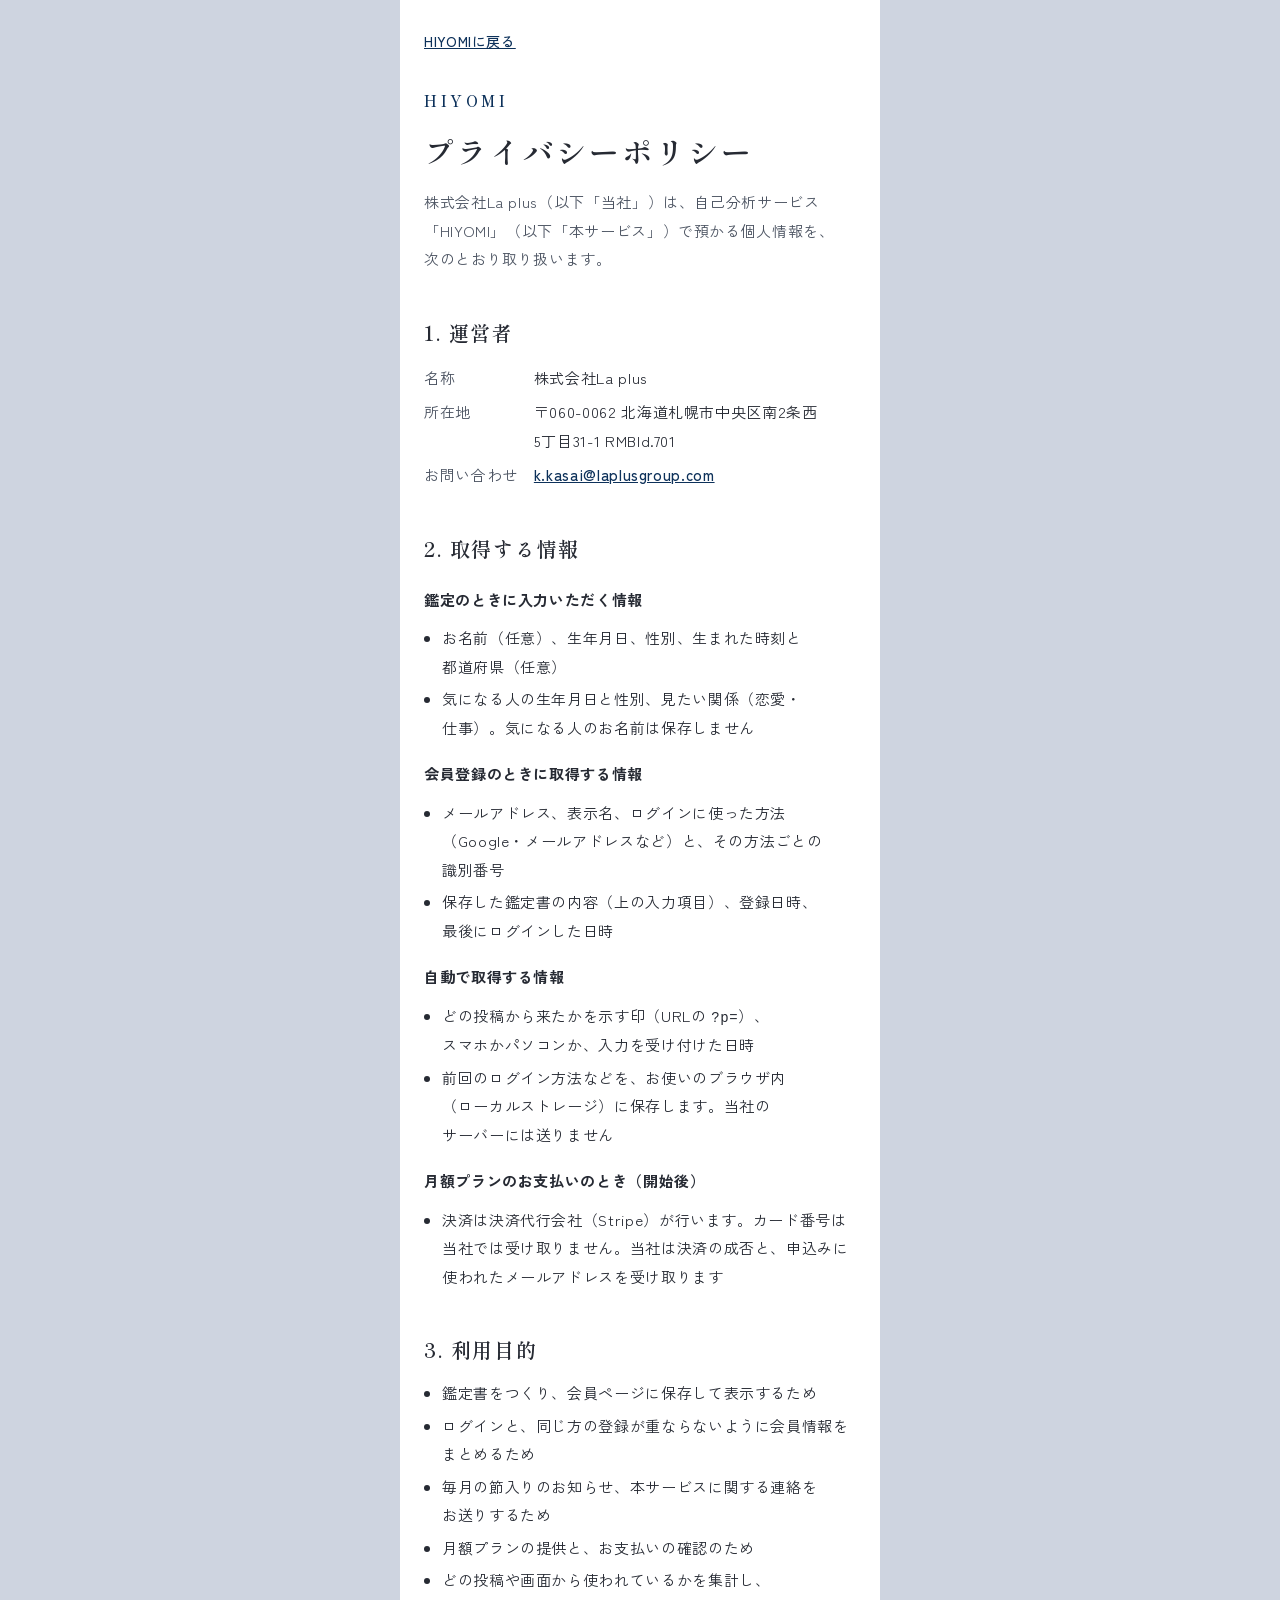
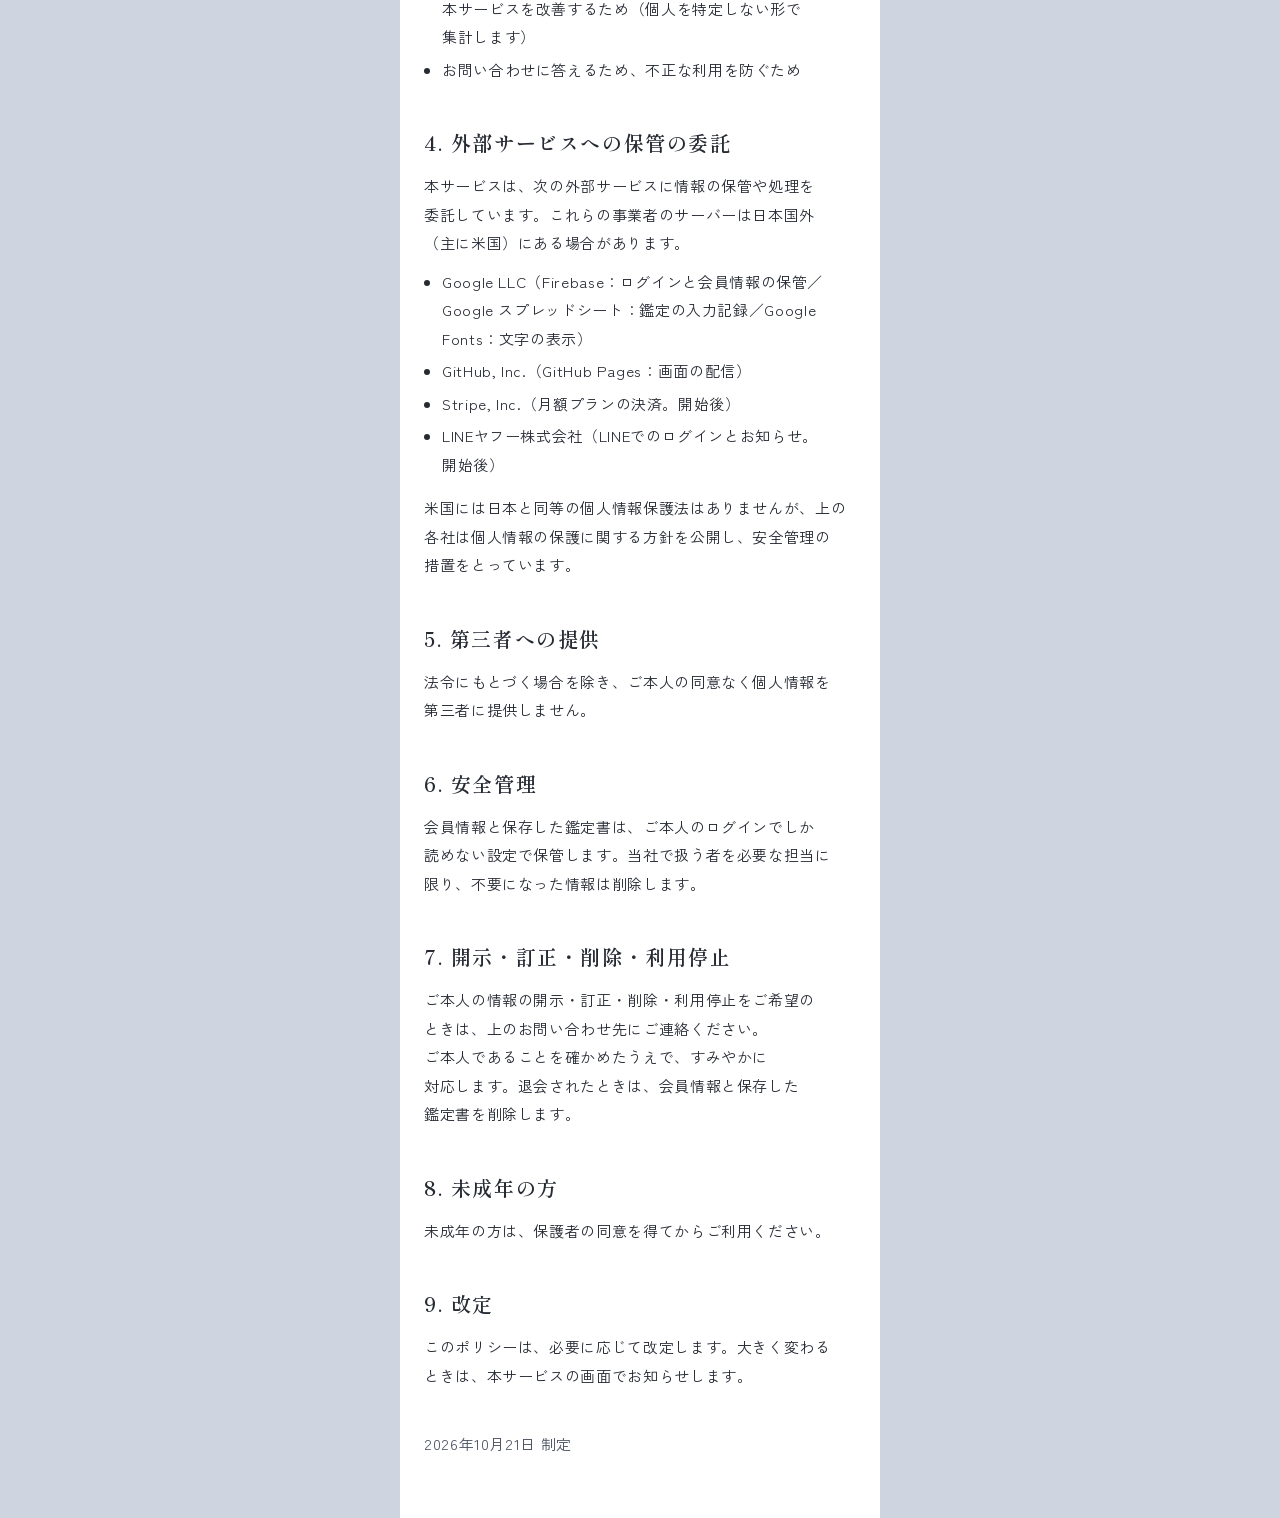
==== privacy.html @ 92c4afa3 "会員ページ・ログイン（Firebase、設定待ち）・プライバシーポリシーを追加" ====
<!doctype html>
<html lang="ja">
<head>
<meta charset="utf-8">
<meta name="viewport" content="width=device-width, initial-scale=1, viewport-fit=cover">
<meta name="robots" content="noindex">
<title>プライバシーポリシー｜HIYOMI</title>
<link rel="preconnect" href="https://fonts.googleapis.com">
<link rel="preconnect" href="https://fonts.gstatic.com" crossorigin>
<link href="https://fonts.googleapis.com/css2?family=Shippori+Mincho:wght@500;600&family=Zen+Kaku+Gothic+New:wght@400;500;700&display=swap" rel="stylesheet">
<link rel="stylesheet" href="assets/style.css">
</head>
<body>
<main class="wrap join policy">
  <a class="back" href="./">HIYOMIに戻る</a>
  <p class="brand">HIYOMI</p>
  <h1>プライバシーポリシー</h1>
  <p class="lead">株式会社La plus（以下「当社」）は、自己分析サービス「HIYOMI」（以下「本サービス」）で預かる個人情報を、次のとおり取り扱います。</p>

  <h2>1. 運営者</h2>
  <dl class="policy-dl">
    <dt>名称</dt><dd>株式会社La plus</dd>
    <dt>所在地</dt><dd>〒060-0062 北海道札幌市中央区南2条西5丁目31-1 RMBld.701</dd>
    <dt>お問い合わせ</dt><dd><a href="mailto:k.kasai@laplusgroup.com">k.kasai@laplusgroup.com</a></dd>
  </dl>

  <h2>2. 取得する情報</h2>
  <h3>鑑定のときに入力いただく情報</h3>
  <ul>
    <li>お名前（任意）、生年月日、性別、生まれた時刻と都道府県（任意）</li>
    <li>気になる人の生年月日と性別、見たい関係（恋愛・仕事）。気になる人のお名前は保存しません</li>
  </ul>
  <h3>会員登録のときに取得する情報</h3>
  <ul>
    <li>メールアドレス、表示名、ログインに使った方法（Google・メールアドレスなど）と、その方法ごとの識別番号</li>
    <li>保存した鑑定書の内容（上の入力項目）、登録日時、最後にログインした日時</li>
  </ul>
  <h3>自動で取得する情報</h3>
  <ul>
    <li>どの投稿から来たかを示す印（URLの <code>?p=</code>）、スマホかパソコンか、入力を受け付けた日時</li>
    <li>前回のログイン方法などを、お使いのブラウザ内（ローカルストレージ）に保存します。当社のサーバーには送りません</li>
  </ul>
  <h3>月額プランのお支払いのとき（開始後）</h3>
  <ul>
    <li>決済は決済代行会社（Stripe）が行います。カード番号は当社では受け取りません。当社は決済の成否と、申込みに使われたメールアドレスを受け取ります</li>
  </ul>

  <h2>3. 利用目的</h2>
  <ul>
    <li>鑑定書をつくり、会員ページに保存して表示するため</li>
    <li>ログインと、同じ方の登録が重ならないように会員情報をまとめるため</li>
    <li>毎月の節入りのお知らせ、本サービスに関する連絡をお送りするため</li>
    <li>月額プランの提供と、お支払いの確認のため</li>
    <li>どの投稿や画面から使われているかを集計し、本サービスを改善するため（個人を特定しない形で集計します）</li>
    <li>お問い合わせに答えるため、不正な利用を防ぐため</li>
  </ul>

  <h2>4. 外部サービスへの保管の委託</h2>
  <p>本サービスは、次の外部サービスに情報の保管や処理を委託しています。これらの事業者のサーバーは日本国外（主に米国）にある場合があります。</p>
  <ul>
    <li>Google LLC（Firebase：ログインと会員情報の保管／Google スプレッドシート：鑑定の入力記録／Google Fonts：文字の表示）</li>
    <li>GitHub, Inc.（GitHub Pages：画面の配信）</li>
    <li>Stripe, Inc.（月額プランの決済。開始後）</li>
    <li>LINEヤフー株式会社（LINEでのログインとお知らせ。開始後）</li>
  </ul>
  <p>米国には日本と同等の個人情報保護法はありませんが、上の各社は個人情報の保護に関する方針を公開し、安全管理の措置をとっています。</p>

  <h2>5. 第三者への提供</h2>
  <p>法令にもとづく場合を除き、ご本人の同意なく個人情報を第三者に提供しません。</p>

  <h2>6. 安全管理</h2>
  <p>会員情報と保存した鑑定書は、ご本人のログインでしか読めない設定で保管します。当社で扱う者を必要な担当に限り、不要になった情報は削除します。</p>

  <h2>7. 開示・訂正・削除・利用停止</h2>
  <p>ご本人の情報の開示・訂正・削除・利用停止をご希望のときは、上のお問い合わせ先にご連絡ください。ご本人であることを確かめたうえで、すみやかに対応します。退会されたときは、会員情報と保存した鑑定書を削除します。</p>

  <h2>8. 未成年の方</h2>
  <p>未成年の方は、保護者の同意を得てからご利用ください。</p>

  <h2>9. 改定</h2>
  <p>このポリシーは、必要に応じて改定します。大きく変わるときは、本サービスの画面でお知らせします。</p>

  <p class="policy-date">2026年10月21日 制定</p>
</main>
</body>
</html>
---- assets/style.css ----
/* 配色・構成は神戸女学院大学「blooming」を参考：無地の青灰の背景＋中央の白い列＋濃紺の強調。
   色は五行（木・火・土・金・水）に1色ずつ割り当て、.el-* の --c（文字・線）と --t（色面）で使う。
   見出しは明朝（秀英明朝の代わりに Shippori Mincho）、本文は角ゴシック（Zen Kaku Gothic New） */
:root {
  --bg: #fff;
  --paper: #f4f6f9;
  --tint: #eaeff6;
  --text: #262a33;
  --sub: #4b5361;
  --faint: #636b79;
  --rule: #d9dee6;
  --navy: #0d315a;
  --navy-dark: #082441;
  --c: var(--navy);
  --t: var(--tint);
  --line: #06c755;
  --serif: 'Shippori Mincho', 'Hiragino Mincho ProN', 'Yu Mincho', serif;
  --sans: 'Zen Kaku Gothic New', 'Hiragino Sans', 'Yu Gothic', sans-serif;
}

* { box-sizing: border-box; }
html { -webkit-text-size-adjust: 100%; scroll-behavior: smooth; -webkit-font-smoothing: antialiased; }
.el-wood { --c: #3a7d10; --t: #e6f4d2; }
.el-fire { --c: #c03a62; --t: #fde6ec; }
.el-earth { --c: #946600; --t: #fff1c7; }
.el-metal { --c: #8648ad; --t: #f0e6fb; }
.el-water { --c: #18709e; --t: #daf0fa; }

body {
  margin: 0;
  background: #ced4e0;
  color: var(--text);
  font-family: var(--sans);
  font-size: 16px;
  line-height: 1.9;
  letter-spacing: .04em;
  line-break: strict;
  word-break: normal;
  word-break: auto-phrase;
  overflow-wrap: break-word;
}
.entry-head h1, .cover-title, .sec h2, .summary h2, .band-title, .tl-year h3, .summary .big, .locked h3, legend, .conclusion {
  word-break: keep-all;
  word-break: auto-phrase;
  overflow-wrap: anywhere;
  text-wrap: balance;
}
h1, h2, h3, p { margin: 0; }
button, input, select { font: inherit; color: inherit; letter-spacing: inherit; }
button { cursor: pointer; }
[hidden] { display: none !important; }
::selection { background: #2819191a; }

.wrap { max-width: 480px; margin: 0 auto; min-height: 100vh; background: var(--bg); }

/* ---------- 入口 ---------- */
.entry { padding: 0 24px 60px; }
.entry-head { margin: 0 -24px; padding: 48px 0 0; background: #ced4e0; }
@media (max-width: 719px) { .entry-head { padding-top: 24px; } }
.hero-card { padding: 34px 24px 8px; background: #fff; border-radius: 24px 24px 0 0; }
.hero-card .lead { color: var(--text) !important; }
.brand { font-family: var(--serif); font-weight: 600; font-size: 19px; letter-spacing: .24em; color: var(--navy); }
.brand span { font-family: var(--sans); font-size: 12px; color: var(--faint); letter-spacing: .04em; margin-left: 2px; }
.entry-head h1 {
  margin-top: 22px;
  color: var(--navy);
  font-family: var(--serif);
  font-weight: 600;
  font-size: 30px;
  line-height: 1.6;
  letter-spacing: .1em;
}
.entry-head .lead { margin-top: 20px; color: var(--sub); font-size: 15px; line-height: 1.9; }

.gods { margin-top: 40px; }
.gods h2 { font-family: var(--serif); font-weight: 600; font-size: 21px; letter-spacing: .12em; word-break: keep-all; word-break: auto-phrase; }
.gods-lead { margin-top: 8px; font-size: 14px; color: var(--sub); }
.gods-grid { list-style: none; margin: 20px -14px 0; padding: 0; display: grid; grid-template-columns: repeat(5, 1fr); gap: 6px; }
.gods-grid li { padding: 10px 0 12px; background: var(--t); border-radius: 14px; text-align: center; }
.gods-grid .el {
  display: flex; align-items: center; justify-content: center; width: 30px; height: 30px; margin: 0 auto 2px;
  border-radius: 50%; background: var(--c); color: #fff; font-family: var(--serif); font-weight: 600; font-size: 15px; line-height: 1;
}
.gods-grid figure { margin: 0; }
.gods-grid figure + figure { margin-top: 8px; }
.gods-grid img { display: block; width: 100%; height: auto; }
.gods-grid figcaption { font-family: var(--serif); font-weight: 600; font-size: 13px; line-height: 1.5; letter-spacing: .02em; color: var(--c); white-space: nowrap; }
.gods-grid small { display: block; font-family: var(--sans); font-weight: 400; font-size: 10.5px; line-height: 1.5; color: var(--sub); white-space: nowrap; letter-spacing: -.04em; }

.pair { display: grid; grid-template-columns: 1fr 1fr; gap: 8px; margin-top: 20px; }
.pair figure { margin: 0; padding: 8px 0 14px; background: var(--t); border-radius: 16px; text-align: center; }
.pair img { display: block; width: 100%; height: auto; }
.pair figcaption { font-size: 13px; color: var(--sub); }
.pair figcaption b { display: block; font-family: var(--serif); font-weight: 600; font-size: 17px; color: var(--c); letter-spacing: .06em; word-break: keep-all; }

form { margin-top: 40px; }
fieldset { border: 0; margin: 0 0 16px; padding: 26px 20px 8px; background: var(--paper); border-radius: 20px; }
fieldset + fieldset { background: #f5eefb; }
legend { float: left; width: 100%; padding: 0; margin-bottom: 16px; font-family: var(--serif); font-weight: 600; font-size: 21px; letter-spacing: .12em; }
legend em, .label em { font-style: normal; font-family: var(--sans); font-weight: 400; font-size: 12px; color: var(--faint); letter-spacing: .04em; margin-left: 8px; }
.hint { clear: both; color: var(--sub); font-size: 14px; margin-bottom: 16px; }
.field { display: block; clear: both; margin-bottom: 20px; }
.label { display: block; font-size: 14px; font-weight: 500; color: var(--sub); margin-bottom: 6px; }
.field small, .more small { display: block; margin-top: 6px; font-size: 13px; color: var(--faint); line-height: 1.7; }
input:not([type]), input[type=text], input[type=email], input[type=time], select {
  width: 100%;
  height: 50px;
  padding: 0 12px;
  background: #fff;
  border: 1px solid var(--rule);
  border-radius: 12px;
  font-size: 16px;
  appearance: none;
  -webkit-appearance: none;
}
input::placeholder { color: #8a93a3; }
select {
  background-image: url("data:image/svg+xml,%3Csvg xmlns='http://www.w3.org/2000/svg' width='10' height='6'%3E%3Cpath d='M0 0l5 6 5-6z' fill='%23262a33'/%3E%3C/svg%3E");
  background-repeat: no-repeat;
  background-position: right 10px center;
  padding-right: 26px;
}
input:focus, select:focus { outline: 2px solid var(--navy); outline-offset: 1px; }
.ymd { display: grid; grid-template-columns: 1.4fr 1fr 1fr; gap: 8px; }
.seg { display: grid; grid-template-columns: 1fr 1fr; gap: 8px; }
.seg label { position: relative; }
.seg input { position: absolute; opacity: 0; inset: 0; }
.seg span {
  display: flex; align-items: center; justify-content: center;
  height: 50px; border-radius: 999px; background: #fff; border: 1px solid var(--rule); font-weight: 500;
}
.seg input:checked + span { background: var(--navy); border-color: var(--navy); color: #fff; }
.seg input:focus-visible + span { outline: 2px solid var(--navy); outline-offset: 2px; }
.more { margin: -4px 0 18px; }
.more summary { font-size: 14px; color: var(--sub); cursor: pointer; padding: 6px 0; }
.more-body { padding-top: 12px; }
.error { min-height: 1.7em; color: #a3361f; font-size: 14px; font-weight: 500; margin: 8px 0; }
.submit {
  position: relative; width: 100%; height: 62px; border: 0; border-radius: 999px;
  background: var(--navy); color: #fff; font-size: 18px; font-weight: 700; letter-spacing: .12em;
}
/* 参考サイトの「丸の中の矢印」。押すと先へ進むボタンにだけ付ける */
.submit::after, .line-btn::after, .mini-line::after {
  content: ''; position: absolute; right: 12px; top: 50%; width: 30px; height: 30px; margin-top: -15px; border-radius: 50%;
  background: #fff url("data:image/svg+xml,%3Csvg xmlns='http://www.w3.org/2000/svg' width='8' height='12'%3E%3Cpath d='M1.5 1l5 5-5 5' fill='none' stroke='%230d315a' stroke-width='2'/%3E%3C/svg%3E") center / 8px 12px no-repeat;
}
.submit:hover { background: var(--navy-dark); }
.privacy { margin-top: 14px; font-size: 13px; color: var(--faint); }
.sample-link { display: block; margin-top: 22px; text-align: center; font-size: 14px; color: var(--navy); font-weight: 500; }

/* ---------- 目次 ---------- */
.result { padding-bottom: 112px; }
.toc {
  position: sticky; top: 0; z-index: 10;
  display: flex; gap: 6px; overflow-x: auto; scrollbar-width: none;
  padding: 10px 16px; background: var(--bg); border-bottom: 1px solid var(--rule);
}
.toc::-webkit-scrollbar { display: none; }
.toc::after { content: ''; flex: none; width: 4px; }
.toc a {
  flex: none; padding: 6px 14px; border-radius: 999px; background: var(--paper);
  color: var(--text); font-size: 14px; font-weight: 500; line-height: 1.6; text-decoration: none;
}
.toc a.on { background: var(--navy); color: #fff; font-weight: 700; }

/* ---------- 表紙 ---------- */
img.cover-art, .gods-grid img, .pair img, img.photo { mix-blend-mode: multiply; }
.cover { padding: 24px 24px 44px; background: var(--bg); text-align: center; }
.cover-fig { margin: 0 auto; padding-top: 12px; background: var(--t); border-radius: 28px; }
.cover-art { display: block; width: 240px; height: auto; margin: 0 auto; }
.cover-only { text-align: left; }
/* 参考サイトの名前のリボン。人物（神）の名札としてここだけで使う */
.cover-who {
  display: inline-block; margin-top: -22px; padding: 6px 30px; position: relative;
  background: var(--c); color: #fff; font-family: var(--serif); font-weight: 600; font-size: 15px; letter-spacing: .12em;
  clip-path: polygon(0 0, 100% 0, calc(100% - 12px) 50%, 100% 100%, 0 100%, 12px 50%);
}
.cover-title { margin-top: 14px; font-family: var(--serif); font-weight: 600; font-size: 44px; line-height: 1.35; letter-spacing: .12em; color: var(--c); }
.cover-origin { margin-top: 14px; font-size: 15px; color: var(--sub); }
.cover-only { margin-top: 28px; padding: 18px 20px; background: var(--paper); border-radius: 16px; font-size: 15px; }
.nw { white-space: nowrap; }
.cover-meta { margin-top: 18px; font-size: 13px; color: var(--faint); }

/* ---------- 章 ---------- */
.sec { padding: 60px 24px 8px; scroll-margin-top: 52px; }
.sec h2 { font-family: var(--serif); font-weight: 600; font-size: 28px; line-height: 1.5; letter-spacing: .12em; }
.sec-lead { margin-top: 12px; color: var(--sub); font-size: 15px; }
.basis { margin-top: 12px; font-size: 13px; color: var(--faint); line-height: 1.8; }
.sec h3 { font-family: var(--serif); font-weight: 600; font-size: 20px; line-height: 1.6; letter-spacing: .08em; }

/* ---------- 年表 ---------- */
.tl { list-style: none; margin: 34px 0 0; padding: 0 0 0 10px; }
.tl > li { position: relative; padding: 0 0 34px 34px; border-left: 1px dashed var(--c); }
.tl > li:last-child { padding-bottom: 6px; }
.pill {
  display: inline-block; padding: 2px 12px; border-radius: 999px;
  background: color-mix(in srgb, var(--c) 12%, var(--bg)); color: var(--c);
  font-size: 13px; font-weight: 700; letter-spacing: .04em;
}
.band-title { margin-top: 10px; font-family: var(--serif); font-weight: 600; font-size: 22px; line-height: 1.6; letter-spacing: .08em; }
.node {
  position: absolute; left: -28px; top: -4px;
  width: 56px; height: 56px; border-radius: 50%;
  display: flex; align-items: center; justify-content: center;
  background: var(--bg); border: 1px solid var(--c); color: var(--c);
  font-size: 15px; font-weight: 700; letter-spacing: 0;
}
.tl-year { padding-left: 42px !important; }
.tl-year h3 { color: var(--c); padding-top: 8px; }
.tl-period { font-size: 14px; color: var(--sub); }
.photo { display: block; width: 100%; height: auto; margin-top: 10px; aspect-ratio: 4 / 3; }
.tl-text { margin-top: 12px; font-size: 16px; }
.tl-more { margin-top: 8px; font-size: 15px; color: var(--sub); }
.hit { display: flex; gap: 8px; margin-top: 16px; }
.hit button {
  flex: 1; height: 46px; border-radius: 999px; border: 1px solid var(--rule); background: #fff;
  font-size: 15px; font-weight: 700; color: var(--sub);
}
.hit button[aria-pressed=true] { background: var(--c); border-color: var(--c); color: #fff; }
.tl-now .node { background: var(--c); color: #fff; }
.tl-next .node { border-style: dashed; color: var(--faint); border-color: var(--faint); }
.tl-next { border-left-color: transparent !important; }
.tl-next h3 { color: var(--sub); }
.tally { margin-top: 20px; padding: 16px 18px; background: var(--paper); border-radius: 16px; font-size: 16px; }
.tally b { font-family: var(--serif); font-size: 26px; color: var(--navy); margin: 0 3px; }
.mini-line {
  position: relative; display: inline-block; margin-top: 14px; padding: 10px 52px 10px 22px; border-radius: 999px;
  background: var(--navy); color: #fff; font-size: 15px; font-weight: 700; text-decoration: none;
}

/* ---------- 命式 ---------- */
.cards { display: grid; grid-template-columns: 1fr 1fr; gap: 10px; margin: 26px -8px 0; }
@media (max-width: 359px) { .cards { grid-template-columns: 1fr; } }
.pcard { min-width: 0; padding: 16px 14px 14px; background: var(--t); border-radius: 16px; }
.pcard.is-day { box-shadow: inset 0 0 0 2px var(--c); }
.pcard-gz { color: var(--c); }
.pcard-pos { display: flex; justify-content: space-between; align-items: center; font-size: 14px; color: var(--sub); }
.pcard-pos .me { font-size: 13px; color: var(--c); font-weight: 700; }
.pcard-gz { margin-top: 4px; font-family: var(--serif); font-weight: 600; font-size: 44px; line-height: 1.25; letter-spacing: .08em; }
.pcard-yomi { font-size: 13px; color: var(--sub); }
.pcard dl { display: grid; grid-template-columns: auto 1fr; gap: 6px 10px; margin: 14px 0 0; font-size: 14px; }
.pcard dt { font-size: 13px; white-space: nowrap; }
.pcard dt { color: var(--faint); }
.pcard dd { margin: 0; font-weight: 500; }
.term {
  padding: 0; border: 0; background: none; color: inherit; font-weight: inherit;
  text-decoration: underline dotted; text-underline-offset: 4px; text-decoration-color: #8a93a3;
}
.term-box { margin-top: 14px; padding: 14px 18px; background: var(--tint); border-radius: 16px; font-size: 15px; }
.term-box b { color: var(--navy); margin-right: 8px; }
.swipe-hint { margin-top: 8px; font-size: 13px; color: var(--faint); }

/* ---------- 性格 ---------- */
.flip {
  display: block; width: 100%; margin-top: 24px; padding: 24px 22px; text-align: left;
  border: 0; border-radius: 16px; background: var(--paper); line-height: 1.9;
}
.flip[aria-pressed=true] { background: var(--navy); color: #fff; }
.flip-label { display: flex; justify-content: space-between; align-items: baseline; font-family: var(--serif); font-weight: 600; font-size: 21px; letter-spacing: .1em; }
.flip-label small { font-family: var(--sans); font-weight: 400; font-size: 13px; letter-spacing: .04em; opacity: .75; }
.flip-text { display: block; margin-top: 12px; font-size: 16px; }
.flip-basis { display: block; margin-top: 12px; font-size: 13px; opacity: .75; }
.flip .back, .flip[aria-pressed=true] .front { display: none; }
.flip[aria-pressed=true] .back { display: block; }

/* ---------- 価値観・強み ---------- */
.block { margin-top: 30px; }
.block p { margin-top: 8px; }
.block + .block { padding-top: 30px; border-top: 1px solid var(--rule); }

/* ---------- 星 ---------- */
.stars { margin-top: 24px; display: grid; gap: 16px; }
.star-row { display: grid; grid-template-columns: 1fr auto; align-items: center; gap: 4px 12px; }
.star-row .nm { font-weight: 700; }
.star-row .nm small { font-weight: 400; color: var(--sub); font-size: 14px; margin-left: 8px; }
.dots { display: flex; gap: 4px; }
.dots i { width: 18px; height: 18px; border-radius: 50%; background: #e3e7ee; }
.dots i.on { background: var(--c); }
.star-row.top .nm { color: var(--c); }

/* ---------- 九星 ---------- */
.kyu { margin-top: 24px; display: grid; gap: 12px; }
.kyu div { padding: 18px 20px; background: var(--paper); border-radius: 16px; }
.kyu .k-label { font-size: 14px; color: var(--sub); }
.kyu .k-name { font-family: var(--serif); font-weight: 600; font-size: 25px; letter-spacing: .1em; margin-top: 2px; }
.kyu .k-text { margin-top: 6px; font-size: 16px; }

/* ---------- まとめ ---------- */
.summary { margin: 60px 12px 0; padding: 48px 22px; background: var(--t); border-radius: 28px; scroll-margin-top: 52px; }
.summary h2 { font-family: var(--serif); font-weight: 600; font-size: 28px; letter-spacing: .12em; color: var(--c); }
.summary .big { color: var(--c); }
.summary p { margin-top: 18px; font-size: 16px; }
.summary .big { font-family: var(--serif); font-weight: 600; font-size: 27px; line-height: 1.6; letter-spacing: .1em; }

/* ---------- 相性 ---------- */
.conclusion { margin-top: 22px; font-family: var(--serif); font-weight: 600; font-size: 22px; line-height: 1.75; letter-spacing: .06em; }
.goods { margin: 18px 0 0; padding: 0; list-style: none; display: grid; gap: 12px; }
.goods li { padding: 16px 18px; background: var(--paper); border-radius: 16px; font-size: 16px; }
.caution { margin-top: 12px; font-size: 13px; color: var(--faint); }

/* ---------- 鍵付き ---------- */
.locked { margin-top: 22px; padding: 24px 22px; background: var(--paper); border-radius: 16px; }
.locked h3 { font-size: 20px; }
.locked ul { margin: 12px 0 0; padding-left: 1.2em; color: var(--sub); }
.locked .price { margin-top: 16px; font-size: 16px; }
.locked .price b { font-family: var(--serif); font-size: 24px; color: var(--navy); }
.locked .note { margin-top: 6px; font-size: 13px; color: var(--faint); }

.foot { padding: 44px 24px 20px; font-size: 13px; color: var(--faint); }
.foot a { color: var(--navy); font-weight: 500; }
.foot p + p { margin-top: 10px; }

/* ---------- 会員登録 ---------- */
.join { padding: 20px 24px 60px; }
.join .back { display: inline-block; padding: 8px 0; font-size: 14px; font-weight: 500; color: var(--navy); }
.join .brand { margin-top: 24px; }
.join h1 { margin-top: 14px; font-family: var(--serif); font-weight: 600; font-size: 30px; line-height: 1.5; letter-spacing: .1em; }
.join .lead { margin-top: 14px; font-size: 15px; color: var(--sub); }
.providers { display: grid; gap: 10px; margin-top: 30px; }
.pv {
  position: relative;
  display: flex; align-items: center; justify-content: center; width: 100%; height: 54px;
  border: 1px solid transparent; border-radius: 999px; font-size: 16px; font-weight: 700; letter-spacing: .06em;
}
.pv-line { background: var(--line); color: #fff; }
.pv-google { background: #fff; color: #1f1f1f; border-color: #747775; }
.pv-apple { background: #000; color: #fff; }
.pv-mail { margin-top: 10px; background: var(--navy); color: #fff; }
.pv { gap: 10px; }
.pv-logo { flex: none; width: 22px; height: 22px; }
.pv-line .pv-logo { width: 28px; height: 28px; margin-right: -2px; }
.pv-apple .pv-logo { height: 20px; margin-top: -3px; }
.or { margin: 28px 0 0; text-align: center; font-size: 14px; color: var(--sub); letter-spacing: .1em; }
.mail { margin-top: 20px; }
.mail .label { margin-bottom: 8px; }
.pv-last {
  position: absolute; right: 12px; top: 50%; transform: translateY(-50%);
  padding: 2px 8px; border-radius: 999px; background: #fff; color: var(--text);
  font-size: 12px; font-weight: 700; letter-spacing: .04em;
}
.pv-google .pv-last { background: var(--tint); }
.pv-main { background: var(--navy); color: #fff; }
.pv-sub { background: var(--paper); color: var(--text); border-color: var(--rule); }
.save-note { margin-top: 18px; padding: 14px 16px; background: var(--paper); border-radius: 16px; font-size: 14px; }
.recover-link { display: inline-block; margin-top: 22px; font-size: 14px; font-weight: 500; color: var(--navy); }
.join .lead b { color: var(--text); }
.join .lead, .join-notes, .save-note { word-break: keep-all; word-break: auto-phrase; overflow-wrap: anywhere; }
.separate { margin-top: 36px; font-size: 14px; color: var(--sub); }
.separate summary { cursor: pointer; font-weight: 500; }
.separate p { margin: 10px 0 12px; font-size: 13px; }
.join-notes { margin-top: 32px; font-size: 13px; color: var(--sub); line-height: 1.8; }
.join-notes p + p { margin-top: 8px; }

.sent { margin-top: 12px; padding: 14px 16px; background: #e6f4d2; border-radius: 16px; font-size: 14px; word-break: auto-phrase; }
.join-notes a, .entry-foot a { color: var(--navy); font-weight: 500; }
.entry-foot { margin-top: 28px; text-align: center; font-size: 13px; }

/* ---------- 会員ページ ---------- */
.mp-next { margin-top: 26px; padding: 22px 22px 20px; background: var(--tint); border-radius: 20px; }
.mp-label { font-size: 14px; color: var(--sub); }
.mp-year { margin-top: 4px; font-family: var(--serif); font-weight: 600; font-size: 40px; line-height: 1.3; letter-spacing: .06em; color: var(--navy); }
.mp-title { font-family: var(--serif); font-weight: 600; font-size: 20px; letter-spacing: .06em; }
.mp-text { margin-top: 8px; font-size: 15px; }
.mp-h { margin-top: 40px; font-family: var(--serif); font-weight: 600; font-size: 21px; letter-spacing: .1em; }
.mp-list { list-style: none; margin: 14px 0 0; padding: 0; display: grid; gap: 10px; }
.mp-list a { display: block; padding: 16px 18px; background: var(--t); border-radius: 16px; color: var(--text); text-decoration: none; }
.mp-list b { display: block; font-family: var(--serif); font-weight: 600; font-size: 17px; color: var(--c); }
.mp-list span { font-size: 13px; color: var(--sub); }
.mp-empty { margin-top: 12px; font-size: 15px; color: var(--sub); }
.mp-logout { margin-top: 24px; }

/* ---------- プライバシーポリシー ---------- */
.policy h2 { margin-top: 40px; font-family: var(--serif); font-weight: 600; font-size: 20px; letter-spacing: .08em; }
.policy h3 { margin-top: 18px; font-size: 15px; font-weight: 700; }
.policy p, .policy ul { margin-top: 10px; font-size: 15px; }
.policy ul { padding-left: 1.2em; }
.policy li + li { margin-top: 4px; }
.policy a { color: var(--navy); font-weight: 500; overflow-wrap: anywhere; }
.policy code { font-size: 14px; }
.policy-dl { display: grid; grid-template-columns: auto 1fr; gap: 6px 16px; margin: 12px 0 0; font-size: 15px; }
.policy-dl dt { color: var(--sub); white-space: nowrap; }
.policy-dl dd { margin: 0; }
.policy-date { margin-top: 40px !important; color: var(--sub); }

/* ---------- 下の固定ボタン ---------- */
.line-bar {
  position: fixed; left: 0; right: 0; bottom: 0; z-index: 20;
  padding: 12px 16px calc(12px + env(safe-area-inset-bottom));
  background: color-mix(in srgb, var(--bg) 94%, transparent);
  border-top: 1px solid var(--rule);
}
.line-btn {
  position: relative; display: flex; align-items: center; justify-content: center;
  max-width: 448px; height: 56px; margin: 0 auto; border-radius: 999px;
  background: var(--navy); color: #fff; font-weight: 700; font-size: 17px; letter-spacing: .08em; text-decoration: none;
}
.toast {
  position: fixed; left: 50%; bottom: 96px; transform: translateX(-50%); z-index: 30;
  padding: 10px 16px; border-radius: 999px; background: var(--text); color: var(--bg); font-size: 14px;
}

@media (min-width: 720px) {
  .entry-head h1 { font-size: 34px; }
}
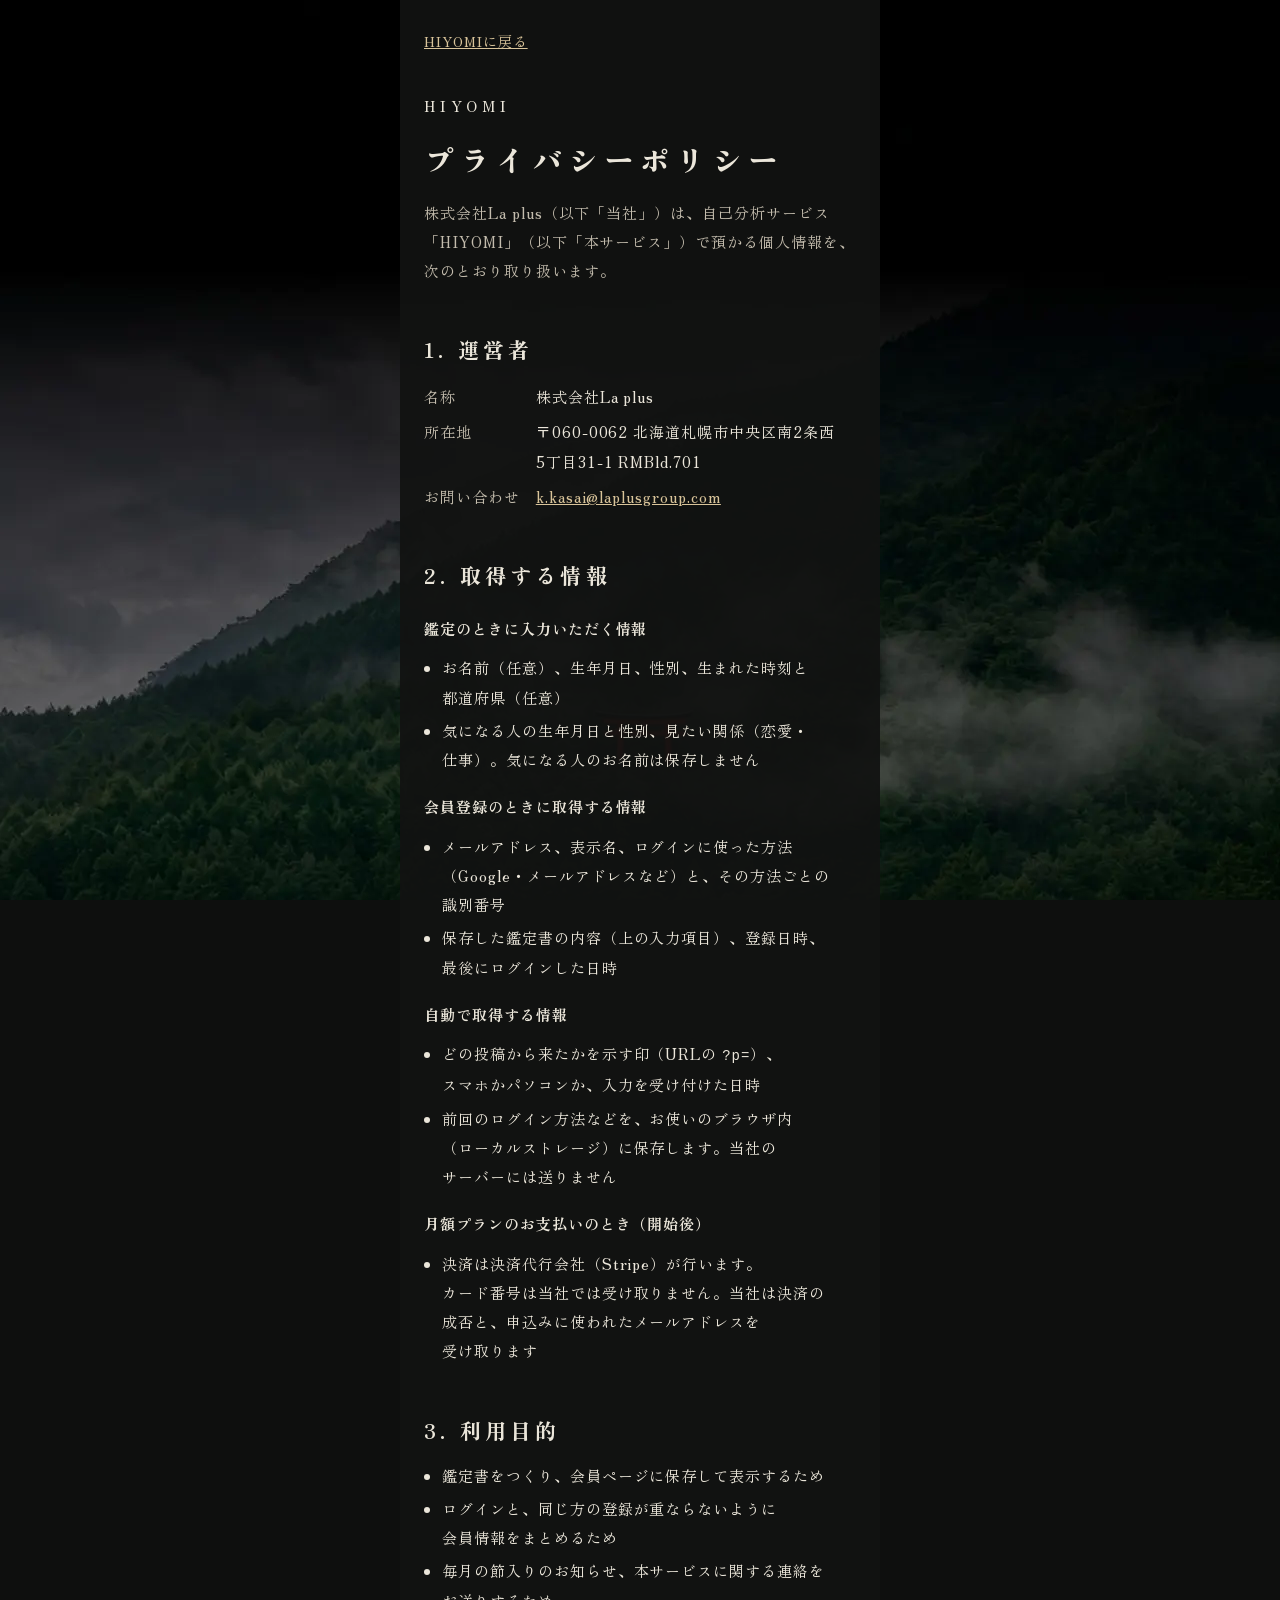
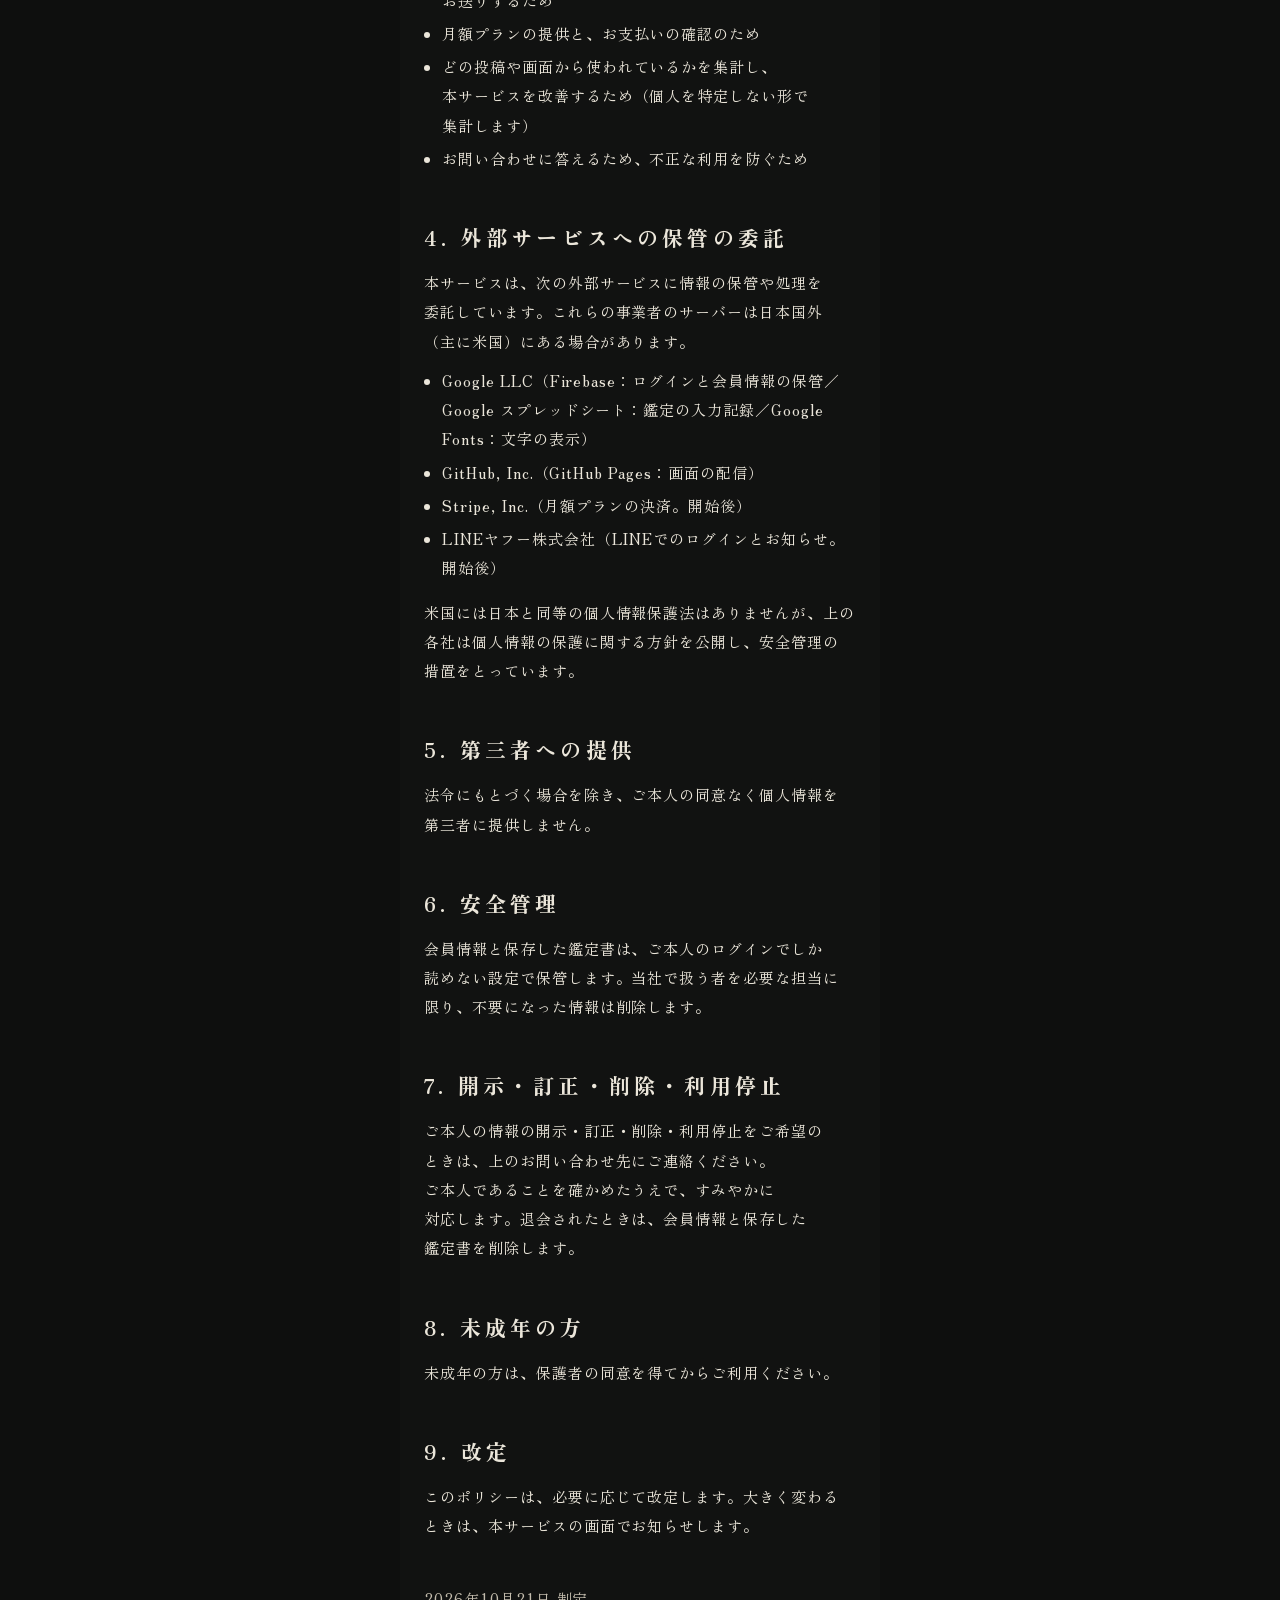
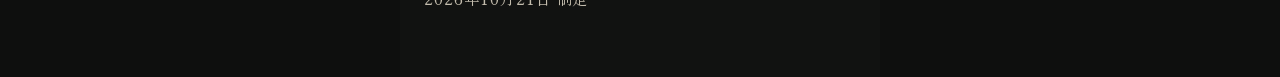
==== commit 5f05fdc8: "世界観をBYAKU寄せに（黒地・霧の山・縦書き・明朝）" ====
--- a/privacy.html
+++ b/privacy.html
@@ -7,7 +7,7 @@
 <title>プライバシーポリシー｜HIYOMI</title>
 <link rel="preconnect" href="https://fonts.googleapis.com">
 <link rel="preconnect" href="https://fonts.gstatic.com" crossorigin>
-<link href="https://fonts.googleapis.com/css2?family=Shippori+Mincho:wght@500;600&family=Zen+Kaku+Gothic+New:wght@400;500;700&display=swap" rel="stylesheet">
+<link href="https://fonts.googleapis.com/css2?family=Zen+Antique&family=Zen+Old+Mincho:wght@400;500;700&display=swap" rel="stylesheet">
 <link rel="stylesheet" href="assets/style.css">
 </head>
 <body>
--- a/assets/style.css
+++ b/assets/style.css
@@ -1,45 +1,49 @@
-/* 配色・構成は神戸女学院大学「blooming」を参考：無地の青灰の背景＋中央の白い列＋濃紺の強調。
-   色は五行（木・火・土・金・水）に1色ずつ割り当て、.el-* の --c（文字・線）と --t（色面）で使う。
-   見出しは明朝（秀英明朝の代わりに Shippori Mincho）、本文は角ゴシック（Zen Kaku Gothic New） */
+/* 世界観は BYAKU（https://byaku.site/）を参考：墨の黒地に霧の山、縦書きの見出し、明朝の本文、広い余白。
+   神の絵・年表の絵は和紙色の札（--washi）に載せる（絵の白地を multiply で和紙になじませる）。
+   色は五行に1色ずつ。.el-* の --c（黒地の上の文字・線）、--t（黒地の色面）、--cd（和紙の上の文字）。
+   見出しは Zen Antique、本文は Zen Old Mincho（BYAKU の清御隷書・筑紫Aオールド明朝は有料のため近い無料フォント） */
 :root {
-  --bg: #fff;
-  --paper: #f4f6f9;
-  --tint: #eaeff6;
-  --text: #262a33;
-  --sub: #4b5361;
-  --faint: #636b79;
-  --rule: #d9dee6;
-  --navy: #0d315a;
-  --navy-dark: #082441;
-  --c: var(--navy);
-  --t: var(--tint);
+  --ink: #0e0f0e;
+  --bg: #121312;
+  --paper: #1b1c1a;
+  --tint: #22231f;
+  --washi: #ece5d6;
+  --sumi: #1f1c17;
+  --text: #ebe6da;
+  --sub: #c3bcad;
+  --faint: #a29b8c;
+  --rule: #3a3a35;
+  --accent: #d9c49a;
+  --c: var(--accent);
+  --t: var(--paper);
+  --cd: var(--sumi);
   --line: #06c755;
-  --serif: 'Shippori Mincho', 'Hiragino Mincho ProN', 'Yu Mincho', serif;
-  --sans: 'Zen Kaku Gothic New', 'Hiragino Sans', 'Yu Gothic', sans-serif;
-}
+  --serif: 'Zen Old Mincho', 'Hiragino Mincho ProN', 'Yu Mincho', serif;
+  --display: 'Zen Antique', 'Zen Old Mincho', 'Hiragino Mincho ProN', serif;
+  --sans: var(--serif);
+}
+.el-wood { --c: #a9c98a; --t: #1b221a; --cd: #4b6631; }
+.el-fire { --c: #ea9888; --t: #261a18; --cd: #9c3b2b; }
+.el-earth { --c: #dcb766; --t: #252016; --cd: #7f5c14; }
+.el-metal { --c: #c3b2de; --t: #201d26; --cd: #5f4d8a; }
+.el-water { --c: #8dbde3; --t: #161e25; --cd: #285883; }
 
 * { box-sizing: border-box; }
 html { -webkit-text-size-adjust: 100%; scroll-behavior: smooth; -webkit-font-smoothing: antialiased; }
-.el-wood { --c: #3a7d10; --t: #e6f4d2; }
-.el-fire { --c: #c03a62; --t: #fde6ec; }
-.el-earth { --c: #946600; --t: #fff1c7; }
-.el-metal { --c: #8648ad; --t: #f0e6fb; }
-.el-water { --c: #18709e; --t: #daf0fa; }
-
 body {
   margin: 0;
-  background: #ced4e0;
+  background: var(--ink) url(img/bg_yama.webp) center / cover no-repeat fixed;
   color: var(--text);
-  font-family: var(--sans);
+  font-family: var(--serif);
   font-size: 16px;
-  line-height: 1.9;
-  letter-spacing: .04em;
+  line-height: 1.95;
+  letter-spacing: .06em;
   line-break: strict;
   word-break: normal;
   word-break: auto-phrase;
   overflow-wrap: break-word;
 }
-.entry-head h1, .cover-title, .sec h2, .summary h2, .band-title, .tl-year h3, .summary .big, .locked h3, legend, .conclusion {
+.cover-title, .sec h2, .summary h2, .band-title, .tl-year h3, .summary .big, .locked h3, legend, .conclusion, .join h1, .gods h2 {
   word-break: keep-all;
   word-break: auto-phrase;
   overflow-wrap: anywhere;
@@ -48,156 +52,149 @@
 h1, h2, h3, p { margin: 0; }
 button, input, select { font: inherit; color: inherit; letter-spacing: inherit; }
 button { cursor: pointer; }
+a { color: var(--accent); }
 [hidden] { display: none !important; }
-::selection { background: #2819191a; }
-
-.wrap { max-width: 480px; margin: 0 auto; min-height: 100vh; background: var(--bg); }
+::selection { background: #d9c49a55; }
+
+.wrap { max-width: 480px; margin: 0 auto; min-height: 100vh; background: rgb(18 19 18 / .94); }
 
 /* ---------- 入口 ---------- */
-.entry { padding: 0 24px 60px; }
-.entry-head { margin: 0 -24px; padding: 48px 0 0; background: #ced4e0; }
-@media (max-width: 719px) { .entry-head { padding-top: 24px; } }
-.hero-card { padding: 34px 24px 8px; background: #fff; border-radius: 24px 24px 0 0; }
-.hero-card .lead { color: var(--text) !important; }
-.brand { font-family: var(--serif); font-weight: 600; font-size: 19px; letter-spacing: .24em; color: var(--navy); }
-.brand span { font-family: var(--sans); font-size: 12px; color: var(--faint); letter-spacing: .04em; margin-left: 2px; }
+.entry { padding: 0 24px 72px; }
+.entry-head {
+  position: relative; display: flex; flex-direction: column;
+  margin: 0 -24px; min-height: min(100svh, 820px); padding: 28px 24px 40px;
+  background: var(--ink) url(img/bg_yama.webp) 52% 70% / cover no-repeat;
+}
+.hero-card { display: contents; }
+.brand { font-family: var(--serif); font-weight: 500; font-size: 18px; letter-spacing: .32em; color: var(--text); }
 .entry-head h1 {
-  margin-top: 22px;
-  color: var(--navy);
-  font-family: var(--serif);
-  font-weight: 600;
-  font-size: 30px;
-  line-height: 1.6;
-  letter-spacing: .1em;
-}
-.entry-head .lead { margin-top: 20px; color: var(--sub); font-size: 15px; line-height: 1.9; }
-
-.gods { margin-top: 40px; }
-.gods h2 { font-family: var(--serif); font-weight: 600; font-size: 21px; letter-spacing: .12em; word-break: keep-all; word-break: auto-phrase; }
-.gods-lead { margin-top: 8px; font-size: 14px; color: var(--sub); }
-.gods-grid { list-style: none; margin: 20px -14px 0; padding: 0; display: grid; grid-template-columns: repeat(5, 1fr); gap: 6px; }
-.gods-grid li { padding: 10px 0 12px; background: var(--t); border-radius: 14px; text-align: center; }
+  align-self: center; margin: auto 0;
+  writing-mode: vertical-rl;
+  font-family: var(--display); font-weight: 400; font-size: 32px; line-height: 1.9; letter-spacing: .26em;
+  color: #f4efe4;
+}
+.entry-head .lead { margin-top: 32px; color: var(--text); font-size: 15px; line-height: 2; }
+
+.gods { margin-top: 72px; }
+.gods h2, .sec h2, legend, .join h1, .mp-h, .policy h2, .summary h2 {
+  font-family: var(--display); font-weight: 400; letter-spacing: .2em;
+}
+.gods h2 { font-size: 24px; line-height: 1.6; }
+.gods-lead { margin-top: 12px; font-size: 14px; color: var(--sub); }
+.gods-grid { list-style: none; margin: 24px -14px 0; padding: 0; display: grid; grid-template-columns: repeat(5, 1fr); gap: 6px; }
+.gods-grid li { padding: 12px 0 12px; background: var(--washi); border-radius: 2px; text-align: center; }
 .gods-grid .el {
   display: flex; align-items: center; justify-content: center; width: 30px; height: 30px; margin: 0 auto 2px;
-  border-radius: 50%; background: var(--c); color: #fff; font-family: var(--serif); font-weight: 600; font-size: 15px; line-height: 1;
+  border-radius: 50%; background: var(--cd); color: var(--washi); font-family: var(--display); font-size: 15px; line-height: 1;
 }
 .gods-grid figure { margin: 0; }
 .gods-grid figure + figure { margin-top: 8px; }
 .gods-grid img { display: block; width: 100%; height: auto; }
-.gods-grid figcaption { font-family: var(--serif); font-weight: 600; font-size: 13px; line-height: 1.5; letter-spacing: .02em; color: var(--c); white-space: nowrap; }
-.gods-grid small { display: block; font-family: var(--sans); font-weight: 400; font-size: 10.5px; line-height: 1.5; color: var(--sub); white-space: nowrap; letter-spacing: -.04em; }
-
-.pair { display: grid; grid-template-columns: 1fr 1fr; gap: 8px; margin-top: 20px; }
-.pair figure { margin: 0; padding: 8px 0 14px; background: var(--t); border-radius: 16px; text-align: center; }
+.gods-grid figcaption { font-weight: 700; font-size: 13px; line-height: 1.5; letter-spacing: .02em; color: var(--cd); white-space: nowrap; }
+.gods-grid small { display: block; font-weight: 500; font-size: 10.5px; line-height: 1.5; color: #4d473c; white-space: nowrap; letter-spacing: -.04em; }
+
+.pair { display: grid; grid-template-columns: 1fr 1fr; gap: 8px; margin-top: 24px; }
+.pair figure { margin: 0; padding: 10px 0 14px; background: var(--washi); border-radius: 2px; text-align: center; }
 .pair img { display: block; width: 100%; height: auto; }
-.pair figcaption { font-size: 13px; color: var(--sub); }
-.pair figcaption b { display: block; font-family: var(--serif); font-weight: 600; font-size: 17px; color: var(--c); letter-spacing: .06em; word-break: keep-all; }
-
-form { margin-top: 40px; }
-fieldset { border: 0; margin: 0 0 16px; padding: 26px 20px 8px; background: var(--paper); border-radius: 20px; }
-fieldset + fieldset { background: #f5eefb; }
-legend { float: left; width: 100%; padding: 0; margin-bottom: 16px; font-family: var(--serif); font-weight: 600; font-size: 21px; letter-spacing: .12em; }
-legend em, .label em { font-style: normal; font-family: var(--sans); font-weight: 400; font-size: 12px; color: var(--faint); letter-spacing: .04em; margin-left: 8px; }
+.pair figcaption { font-size: 13px; color: #4d473c; }
+.pair figcaption b { display: block; font-family: var(--display); font-weight: 400; font-size: 17px; color: var(--cd); letter-spacing: .1em; word-break: keep-all; }
+
+form { margin-top: 64px; }
+fieldset { border: 0; margin: 0 0 16px; padding: 28px 20px 8px; background: var(--paper); border-radius: 2px; }
+legend { float: left; width: 100%; padding: 0; margin-bottom: 18px; font-size: 22px; }
+legend em, .label em { font-style: normal; font-family: var(--serif); font-size: 12px; color: var(--faint); letter-spacing: .04em; margin-left: 8px; }
 .hint { clear: both; color: var(--sub); font-size: 14px; margin-bottom: 16px; }
 .field { display: block; clear: both; margin-bottom: 20px; }
 .label { display: block; font-size: 14px; font-weight: 500; color: var(--sub); margin-bottom: 6px; }
-.field small, .more small { display: block; margin-top: 6px; font-size: 13px; color: var(--faint); line-height: 1.7; }
+.field small, .more small { display: block; margin-top: 6px; font-size: 13px; color: var(--faint); line-height: 1.8; }
 input:not([type]), input[type=text], input[type=email], input[type=time], select {
   width: 100%;
   height: 50px;
   padding: 0 12px;
-  background: #fff;
-  border: 1px solid var(--rule);
-  border-radius: 12px;
+  background: var(--ink);
+  border: 1px solid #4a4a44;
+  border-radius: 2px;
   font-size: 16px;
+  color: var(--text);
+  color-scheme: dark;
   appearance: none;
   -webkit-appearance: none;
 }
-input::placeholder { color: #8a93a3; }
+input::placeholder { color: #8f887a; }
 select {
-  background-image: url("data:image/svg+xml,%3Csvg xmlns='http://www.w3.org/2000/svg' width='10' height='6'%3E%3Cpath d='M0 0l5 6 5-6z' fill='%23262a33'/%3E%3C/svg%3E");
+  background-image: url("data:image/svg+xml,%3Csvg xmlns='http://www.w3.org/2000/svg' width='10' height='6'%3E%3Cpath d='M0 0l5 6 5-6z' fill='%23ebe6da'/%3E%3C/svg%3E");
   background-repeat: no-repeat;
   background-position: right 10px center;
   padding-right: 26px;
 }
-input:focus, select:focus { outline: 2px solid var(--navy); outline-offset: 1px; }
+input:focus, select:focus { outline: 2px solid var(--accent); outline-offset: 1px; }
 .ymd { display: grid; grid-template-columns: 1.4fr 1fr 1fr; gap: 8px; }
 .seg { display: grid; grid-template-columns: 1fr 1fr; gap: 8px; }
 .seg label { position: relative; }
 .seg input { position: absolute; opacity: 0; inset: 0; }
 .seg span {
   display: flex; align-items: center; justify-content: center;
-  height: 50px; border-radius: 999px; background: #fff; border: 1px solid var(--rule); font-weight: 500;
-}
-.seg input:checked + span { background: var(--navy); border-color: var(--navy); color: #fff; }
-.seg input:focus-visible + span { outline: 2px solid var(--navy); outline-offset: 2px; }
+  height: 50px; border-radius: 2px; background: var(--ink); border: 1px solid #4a4a44; font-weight: 500;
+}
+.seg input:checked + span { background: var(--washi); border-color: var(--washi); color: var(--sumi); font-weight: 700; }
+.seg input:focus-visible + span { outline: 2px solid var(--accent); outline-offset: 2px; }
 .more { margin: -4px 0 18px; }
 .more summary { font-size: 14px; color: var(--sub); cursor: pointer; padding: 6px 0; }
 .more-body { padding-top: 12px; }
-.error { min-height: 1.7em; color: #a3361f; font-size: 14px; font-weight: 500; margin: 8px 0; }
-.submit {
-  position: relative; width: 100%; height: 62px; border: 0; border-radius: 999px;
-  background: var(--navy); color: #fff; font-size: 18px; font-weight: 700; letter-spacing: .12em;
-}
-/* 参考サイトの「丸の中の矢印」。押すと先へ進むボタンにだけ付ける */
-.submit::after, .line-btn::after, .mini-line::after {
-  content: ''; position: absolute; right: 12px; top: 50%; width: 30px; height: 30px; margin-top: -15px; border-radius: 50%;
-  background: #fff url("data:image/svg+xml,%3Csvg xmlns='http://www.w3.org/2000/svg' width='8' height='12'%3E%3Cpath d='M1.5 1l5 5-5 5' fill='none' stroke='%230d315a' stroke-width='2'/%3E%3C/svg%3E") center / 8px 12px no-repeat;
-}
-.submit:hover { background: var(--navy-dark); }
-.privacy { margin-top: 14px; font-size: 13px; color: var(--faint); }
-.sample-link { display: block; margin-top: 22px; text-align: center; font-size: 14px; color: var(--navy); font-weight: 500; }
+.error { min-height: 1.7em; color: #f2998a; font-size: 14px; font-weight: 500; margin: 8px 0; }
+.submit, .line-btn, .mini-line, .pv-mail, .pv-main {
+  background: var(--washi); color: var(--sumi); border: 0; font-weight: 700; text-decoration: none;
+}
+.submit { width: 100%; height: 62px; border-radius: 2px; font-size: 18px; letter-spacing: .3em; }
+.submit:hover, .line-btn:hover, .mini-line:hover { background: #fff; }
+.sample-link { display: block; margin-top: 24px; text-align: center; font-size: 14px; color: var(--accent); }
+.entry-foot { margin-top: 28px; text-align: center; font-size: 13px; }
+.entry-foot a, .join-notes a { color: var(--accent); }
 
 /* ---------- 目次 ---------- */
 .result { padding-bottom: 112px; }
 .toc {
   position: sticky; top: 0; z-index: 10;
   display: flex; gap: 6px; overflow-x: auto; scrollbar-width: none;
-  padding: 10px 16px; background: var(--bg); border-bottom: 1px solid var(--rule);
+  padding: 10px 16px; background: var(--ink); border-bottom: 1px solid var(--rule);
 }
 .toc::-webkit-scrollbar { display: none; }
 .toc::after { content: ''; flex: none; width: 4px; }
 .toc a {
-  flex: none; padding: 6px 14px; border-radius: 999px; background: var(--paper);
-  color: var(--text); font-size: 14px; font-weight: 500; line-height: 1.6; text-decoration: none;
-}
-.toc a.on { background: var(--navy); color: #fff; font-weight: 700; }
+  flex: none; padding: 6px 14px; border-radius: 2px; background: var(--paper);
+  color: var(--text); font-size: 14px; line-height: 1.6; text-decoration: none;
+}
+.toc a.on { background: var(--washi); color: var(--sumi); font-weight: 700; }
 
 /* ---------- 表紙 ---------- */
 img.cover-art, .gods-grid img, .pair img, img.photo { mix-blend-mode: multiply; }
-.cover { padding: 24px 24px 44px; background: var(--bg); text-align: center; }
-.cover-fig { margin: 0 auto; padding-top: 12px; background: var(--t); border-radius: 28px; }
+.cover { padding: 28px 24px 48px; text-align: center; }
+.cover-fig { margin: 0 auto; padding-top: 14px; background: var(--washi); border-radius: 2px; }
 .cover-art { display: block; width: 240px; height: auto; margin: 0 auto; }
-.cover-only { text-align: left; }
-/* 参考サイトの名前のリボン。人物（神）の名札としてここだけで使う */
-.cover-who {
-  display: inline-block; margin-top: -22px; padding: 6px 30px; position: relative;
-  background: var(--c); color: #fff; font-family: var(--serif); font-weight: 600; font-size: 15px; letter-spacing: .12em;
-  clip-path: polygon(0 0, 100% 0, calc(100% - 12px) 50%, 100% 100%, 0 100%, 12px 50%);
-}
-.cover-title { margin-top: 14px; font-family: var(--serif); font-weight: 600; font-size: 44px; line-height: 1.35; letter-spacing: .12em; color: var(--c); }
+.cover-who { margin-top: 28px; font-size: 15px; letter-spacing: .2em; color: var(--sub); }
+.cover-title { margin-top: 10px; font-family: var(--display); font-weight: 400; font-size: 44px; line-height: 1.4; letter-spacing: .16em; color: var(--c); }
 .cover-origin { margin-top: 14px; font-size: 15px; color: var(--sub); }
-.cover-only { margin-top: 28px; padding: 18px 20px; background: var(--paper); border-radius: 16px; font-size: 15px; }
+.cover-only { margin-top: 28px; padding: 18px 20px; background: var(--paper); border-radius: 2px; font-size: 15px; text-align: left; }
 .nw { white-space: nowrap; }
 .cover-meta { margin-top: 18px; font-size: 13px; color: var(--faint); }
 
 /* ---------- 章 ---------- */
-.sec { padding: 60px 24px 8px; scroll-margin-top: 52px; }
-.sec h2 { font-family: var(--serif); font-weight: 600; font-size: 28px; line-height: 1.5; letter-spacing: .12em; }
-.sec-lead { margin-top: 12px; color: var(--sub); font-size: 15px; }
-.basis { margin-top: 12px; font-size: 13px; color: var(--faint); line-height: 1.8; }
-.sec h3 { font-family: var(--serif); font-weight: 600; font-size: 20px; line-height: 1.6; letter-spacing: .08em; }
+.sec { padding: 72px 24px 8px; scroll-margin-top: 52px; }
+.sec h2 { font-size: 28px; line-height: 1.5; }
+.sec-lead { margin-top: 14px; color: var(--sub); font-size: 15px; }
+.basis { margin-top: 12px; font-size: 13px; color: var(--faint); line-height: 1.85; }
+.sec h3 { font-weight: 700; font-size: 20px; line-height: 1.6; letter-spacing: .1em; }
 
 /* ---------- 年表 ---------- */
-.tl { list-style: none; margin: 34px 0 0; padding: 0 0 0 10px; }
-.tl > li { position: relative; padding: 0 0 34px 34px; border-left: 1px dashed var(--c); }
+.tl { list-style: none; margin: 36px 0 0; padding: 0 0 0 10px; }
+.tl > li { position: relative; padding: 0 0 36px 34px; border-left: 1px dashed var(--c); }
 .tl > li:last-child { padding-bottom: 6px; }
 .pill {
-  display: inline-block; padding: 2px 12px; border-radius: 999px;
-  background: color-mix(in srgb, var(--c) 12%, var(--bg)); color: var(--c);
+  display: inline-block; padding: 2px 12px; border-radius: 2px;
+  background: color-mix(in srgb, var(--c) 16%, var(--bg)); color: var(--c);
   font-size: 13px; font-weight: 700; letter-spacing: .04em;
 }
-.band-title { margin-top: 10px; font-family: var(--serif); font-weight: 600; font-size: 22px; line-height: 1.6; letter-spacing: .08em; }
+.band-title { margin-top: 10px; font-weight: 700; font-size: 22px; line-height: 1.6; letter-spacing: .1em; }
 .node {
   position: absolute; left: -28px; top: -4px;
   width: 56px; height: 56px; border-radius: 50%;
@@ -208,65 +205,61 @@
 .tl-year { padding-left: 42px !important; }
 .tl-year h3 { color: var(--c); padding-top: 8px; }
 .tl-period { font-size: 14px; color: var(--sub); }
-.photo { display: block; width: 100%; height: auto; margin-top: 10px; aspect-ratio: 4 / 3; }
+.photo-wrap { margin-top: 12px; background: var(--washi); border-radius: 2px; }
+.photo { display: block; width: 100%; height: auto; aspect-ratio: 4 / 3; }
 .tl-text { margin-top: 12px; font-size: 16px; }
 .tl-more { margin-top: 8px; font-size: 15px; color: var(--sub); }
 .hit { display: flex; gap: 8px; margin-top: 16px; }
 .hit button {
-  flex: 1; height: 46px; border-radius: 999px; border: 1px solid var(--rule); background: #fff;
-  font-size: 15px; font-weight: 700; color: var(--sub);
-}
-.hit button[aria-pressed=true] { background: var(--c); border-color: var(--c); color: #fff; }
-.tl-now .node { background: var(--c); color: #fff; }
+  flex: 1; height: 46px; border-radius: 2px; border: 1px solid #4a4a44; background: transparent;
+  font-size: 15px; font-weight: 700; color: var(--text);
+}
+.hit button[aria-pressed=true] { background: var(--c); border-color: var(--c); color: var(--ink); }
+.tl-now .node { background: var(--c); color: var(--ink); }
 .tl-next .node { border-style: dashed; color: var(--faint); border-color: var(--faint); }
 .tl-next { border-left-color: transparent !important; }
 .tl-next h3 { color: var(--sub); }
-.tally { margin-top: 20px; padding: 16px 18px; background: var(--paper); border-radius: 16px; font-size: 16px; }
-.tally b { font-family: var(--serif); font-size: 26px; color: var(--navy); margin: 0 3px; }
-.mini-line {
-  position: relative; display: inline-block; margin-top: 14px; padding: 10px 52px 10px 22px; border-radius: 999px;
-  background: var(--navy); color: #fff; font-size: 15px; font-weight: 700; text-decoration: none;
-}
+.tally { margin-top: 24px; padding: 16px 18px; background: var(--paper); border-radius: 2px; font-size: 16px; }
+.tally b { font-family: var(--display); font-weight: 400; font-size: 28px; color: var(--accent); margin: 0 3px; }
+.mini-line { display: inline-block; margin-top: 16px; padding: 10px 24px; border-radius: 2px; font-size: 15px; letter-spacing: .14em; }
 
 /* ---------- 命式 ---------- */
-.cards { display: grid; grid-template-columns: 1fr 1fr; gap: 10px; margin: 26px -8px 0; }
+.cards { display: grid; grid-template-columns: 1fr 1fr; gap: 10px; margin: 28px -8px 0; }
 @media (max-width: 359px) { .cards { grid-template-columns: 1fr; } }
-.pcard { min-width: 0; padding: 16px 14px 14px; background: var(--t); border-radius: 16px; }
-.pcard.is-day { box-shadow: inset 0 0 0 2px var(--c); }
-.pcard-gz { color: var(--c); }
+.pcard { min-width: 0; padding: 16px 14px 14px; background: var(--t); border-radius: 2px; }
+.pcard.is-day { box-shadow: inset 0 0 0 1px var(--c); }
 .pcard-pos { display: flex; justify-content: space-between; align-items: center; font-size: 14px; color: var(--sub); }
 .pcard-pos .me { font-size: 13px; color: var(--c); font-weight: 700; }
-.pcard-gz { margin-top: 4px; font-family: var(--serif); font-weight: 600; font-size: 44px; line-height: 1.25; letter-spacing: .08em; }
+.pcard-gz { margin-top: 4px; font-family: var(--display); font-weight: 400; font-size: 44px; line-height: 1.25; letter-spacing: .08em; color: var(--c); }
 .pcard-yomi { font-size: 13px; color: var(--sub); }
 .pcard dl { display: grid; grid-template-columns: auto 1fr; gap: 6px 10px; margin: 14px 0 0; font-size: 14px; }
-.pcard dt { font-size: 13px; white-space: nowrap; }
-.pcard dt { color: var(--faint); }
-.pcard dd { margin: 0; font-weight: 500; }
+.pcard dt { font-size: 13px; white-space: nowrap; color: var(--faint); }
+.pcard dd { margin: 0; font-weight: 700; }
 .term {
   padding: 0; border: 0; background: none; color: inherit; font-weight: inherit;
-  text-decoration: underline dotted; text-underline-offset: 4px; text-decoration-color: #8a93a3;
-}
-.term-box { margin-top: 14px; padding: 14px 18px; background: var(--tint); border-radius: 16px; font-size: 15px; }
-.term-box b { color: var(--navy); margin-right: 8px; }
+  text-decoration: underline dotted; text-underline-offset: 4px; text-decoration-color: #8f887a;
+}
+.term-box { margin-top: 14px; padding: 14px 18px; background: var(--paper); border-radius: 2px; font-size: 15px; }
+.term-box b { color: var(--accent); margin-right: 8px; }
 .swipe-hint { margin-top: 8px; font-size: 13px; color: var(--faint); }
 
 /* ---------- 性格 ---------- */
 .flip {
   display: block; width: 100%; margin-top: 24px; padding: 24px 22px; text-align: left;
-  border: 0; border-radius: 16px; background: var(--paper); line-height: 1.9;
-}
-.flip[aria-pressed=true] { background: var(--navy); color: #fff; }
-.flip-label { display: flex; justify-content: space-between; align-items: baseline; font-family: var(--serif); font-weight: 600; font-size: 21px; letter-spacing: .1em; }
-.flip-label small { font-family: var(--sans); font-weight: 400; font-size: 13px; letter-spacing: .04em; opacity: .75; }
+  border: 0; border-radius: 2px; background: var(--paper); line-height: 1.95;
+}
+.flip[aria-pressed=true] { background: var(--washi); color: var(--sumi); }
+.flip-label { display: flex; justify-content: space-between; align-items: baseline; font-family: var(--display); font-size: 22px; letter-spacing: .16em; }
+.flip-label small { font-family: var(--serif); font-size: 13px; letter-spacing: .04em; opacity: .8; }
 .flip-text { display: block; margin-top: 12px; font-size: 16px; }
-.flip-basis { display: block; margin-top: 12px; font-size: 13px; opacity: .75; }
+.flip-basis { display: block; margin-top: 12px; font-size: 13px; opacity: .8; }
 .flip .back, .flip[aria-pressed=true] .front { display: none; }
 .flip[aria-pressed=true] .back { display: block; }
 
 /* ---------- 価値観・強み ---------- */
-.block { margin-top: 30px; }
+.block { margin-top: 32px; }
 .block p { margin-top: 8px; }
-.block + .block { padding-top: 30px; border-top: 1px solid var(--rule); }
+.block + .block { padding-top: 32px; border-top: 1px solid var(--rule); }
 
 /* ---------- 星 ---------- */
 .stars { margin-top: 24px; display: grid; gap: 16px; }
@@ -274,131 +267,125 @@
 .star-row .nm { font-weight: 700; }
 .star-row .nm small { font-weight: 400; color: var(--sub); font-size: 14px; margin-left: 8px; }
 .dots { display: flex; gap: 4px; }
-.dots i { width: 18px; height: 18px; border-radius: 50%; background: #e3e7ee; }
+.dots i { width: 18px; height: 18px; border-radius: 50%; background: #34352f; }
 .dots i.on { background: var(--c); }
 .star-row.top .nm { color: var(--c); }
 
 /* ---------- 九星 ---------- */
 .kyu { margin-top: 24px; display: grid; gap: 12px; }
-.kyu div { padding: 18px 20px; background: var(--paper); border-radius: 16px; }
+.kyu div { padding: 18px 20px; background: var(--paper); border-radius: 2px; }
 .kyu .k-label { font-size: 14px; color: var(--sub); }
-.kyu .k-name { font-family: var(--serif); font-weight: 600; font-size: 25px; letter-spacing: .1em; margin-top: 2px; }
+.kyu .k-name { font-family: var(--display); font-size: 26px; letter-spacing: .14em; margin-top: 2px; }
 .kyu .k-text { margin-top: 6px; font-size: 16px; }
 
 /* ---------- まとめ ---------- */
-.summary { margin: 60px 12px 0; padding: 48px 22px; background: var(--t); border-radius: 28px; scroll-margin-top: 52px; }
-.summary h2 { font-family: var(--serif); font-weight: 600; font-size: 28px; letter-spacing: .12em; color: var(--c); }
-.summary .big { color: var(--c); }
+.summary { margin: 72px 12px 0; padding: 52px 24px; background: var(--washi); color: var(--sumi); border-radius: 2px; scroll-margin-top: 52px; }
+.summary h2 { font-size: 28px; color: var(--cd); }
 .summary p { margin-top: 18px; font-size: 16px; }
-.summary .big { font-family: var(--serif); font-weight: 600; font-size: 27px; line-height: 1.6; letter-spacing: .1em; }
+.summary .big { font-family: var(--display); font-size: 27px; line-height: 1.7; letter-spacing: .12em; color: var(--cd); }
 
 /* ---------- 相性 ---------- */
-.conclusion { margin-top: 22px; font-family: var(--serif); font-weight: 600; font-size: 22px; line-height: 1.75; letter-spacing: .06em; }
+.conclusion { margin-top: 24px; font-weight: 700; font-size: 22px; line-height: 1.8; letter-spacing: .08em; }
 .goods { margin: 18px 0 0; padding: 0; list-style: none; display: grid; gap: 12px; }
-.goods li { padding: 16px 18px; background: var(--paper); border-radius: 16px; font-size: 16px; }
+.goods li { padding: 16px 18px; background: var(--paper); border-radius: 2px; font-size: 16px; }
 .caution { margin-top: 12px; font-size: 13px; color: var(--faint); }
 
 /* ---------- 鍵付き ---------- */
-.locked { margin-top: 22px; padding: 24px 22px; background: var(--paper); border-radius: 16px; }
+.locked { margin-top: 24px; padding: 24px 22px; background: var(--paper); border-radius: 2px; }
 .locked h3 { font-size: 20px; }
 .locked ul { margin: 12px 0 0; padding-left: 1.2em; color: var(--sub); }
 .locked .price { margin-top: 16px; font-size: 16px; }
-.locked .price b { font-family: var(--serif); font-size: 24px; color: var(--navy); }
+.locked .price b { font-family: var(--display); font-weight: 400; font-size: 26px; color: var(--accent); }
 .locked .note { margin-top: 6px; font-size: 13px; color: var(--faint); }
 
-.foot { padding: 44px 24px 20px; font-size: 13px; color: var(--faint); }
-.foot a { color: var(--navy); font-weight: 500; }
+.foot { padding: 48px 24px 20px; font-size: 13px; color: var(--faint); }
 .foot p + p { margin-top: 10px; }
 
 /* ---------- 会員登録 ---------- */
-.join { padding: 20px 24px 60px; }
-.join .back { display: inline-block; padding: 8px 0; font-size: 14px; font-weight: 500; color: var(--navy); }
-.join .brand { margin-top: 24px; }
-.join h1 { margin-top: 14px; font-family: var(--serif); font-weight: 600; font-size: 30px; line-height: 1.5; letter-spacing: .1em; }
-.join .lead { margin-top: 14px; font-size: 15px; color: var(--sub); }
-.providers { display: grid; gap: 10px; margin-top: 30px; }
+.join { padding: 20px 24px 64px; }
+.join .back { display: inline-block; padding: 8px 0; font-size: 14px; color: var(--accent); }
+.join .brand { margin-top: 28px; }
+.join h1 { margin-top: 16px; font-size: 30px; line-height: 1.5; }
+.join .lead { margin-top: 16px; font-size: 15px; color: var(--sub); }
+.providers { display: grid; gap: 10px; margin-top: 32px; }
 .pv {
   position: relative;
-  display: flex; align-items: center; justify-content: center; width: 100%; height: 54px;
-  border: 1px solid transparent; border-radius: 999px; font-size: 16px; font-weight: 700; letter-spacing: .06em;
+  display: flex; align-items: center; justify-content: center; gap: 10px; width: 100%; height: 54px;
+  border: 1px solid transparent; border-radius: 2px; font-size: 16px; font-weight: 700; letter-spacing: .06em;
 }
 .pv-line { background: var(--line); color: #fff; }
-.pv-google { background: #fff; color: #1f1f1f; border-color: #747775; }
-.pv-apple { background: #000; color: #fff; }
-.pv-mail { margin-top: 10px; background: var(--navy); color: #fff; }
-.pv { gap: 10px; }
+.pv-google { background: #fff; color: #1f1f1f; border-color: #747775; font-family: 'Hiragino Sans', 'Yu Gothic', sans-serif; }
+.pv-apple { background: #000; color: #fff; border-color: #8d8d8d; font-family: 'Hiragino Sans', 'Yu Gothic', sans-serif; }
+.pv-line { font-family: 'Hiragino Sans', 'Yu Gothic', sans-serif; }
+.pv-mail { margin-top: 10px; }
 .pv-logo { flex: none; width: 22px; height: 22px; }
 .pv-line .pv-logo { width: 28px; height: 28px; margin-right: -2px; }
 .pv-apple .pv-logo { height: 20px; margin-top: -3px; }
-.or { margin: 28px 0 0; text-align: center; font-size: 14px; color: var(--sub); letter-spacing: .1em; }
+.or { margin: 28px 0 0; text-align: center; font-size: 14px; color: var(--sub); letter-spacing: .14em; }
 .mail { margin-top: 20px; }
 .mail .label { margin-bottom: 8px; }
 .pv-last {
   position: absolute; right: 12px; top: 50%; transform: translateY(-50%);
-  padding: 2px 8px; border-radius: 999px; background: #fff; color: var(--text);
+  padding: 2px 8px; border-radius: 2px; background: #fff; color: #1f1f1f;
   font-size: 12px; font-weight: 700; letter-spacing: .04em;
 }
-.pv-google .pv-last { background: var(--tint); }
-.pv-main { background: var(--navy); color: #fff; }
-.pv-sub { background: var(--paper); color: var(--text); border-color: var(--rule); }
-.save-note { margin-top: 18px; padding: 14px 16px; background: var(--paper); border-radius: 16px; font-size: 14px; }
-.recover-link { display: inline-block; margin-top: 22px; font-size: 14px; font-weight: 500; color: var(--navy); }
+.pv-google .pv-last { background: #ece9e2; }
+.pv-sub { background: transparent; color: var(--text); border-color: #5a5a53; }
+.save-note { margin-top: 18px; padding: 14px 16px; background: var(--paper); border-radius: 2px; font-size: 14px; }
+.recover-link { display: inline-block; margin-top: 24px; font-size: 14px; color: var(--accent); }
 .join .lead b { color: var(--text); }
 .join .lead, .join-notes, .save-note { word-break: keep-all; word-break: auto-phrase; overflow-wrap: anywhere; }
 .separate { margin-top: 36px; font-size: 14px; color: var(--sub); }
 .separate summary { cursor: pointer; font-weight: 500; }
 .separate p { margin: 10px 0 12px; font-size: 13px; }
-.join-notes { margin-top: 32px; font-size: 13px; color: var(--sub); line-height: 1.8; }
+.join-notes { margin-top: 32px; font-size: 13px; color: var(--sub); line-height: 1.85; }
 .join-notes p + p { margin-top: 8px; }
-
-.sent { margin-top: 12px; padding: 14px 16px; background: #e6f4d2; border-radius: 16px; font-size: 14px; word-break: auto-phrase; }
-.join-notes a, .entry-foot a { color: var(--navy); font-weight: 500; }
-.entry-foot { margin-top: 28px; text-align: center; font-size: 13px; }
+.sent { margin-top: 12px; padding: 14px 16px; background: #1f2a1b; border-radius: 2px; font-size: 14px; word-break: auto-phrase; }
 
 /* ---------- 会員ページ ---------- */
-.mp-next { margin-top: 26px; padding: 22px 22px 20px; background: var(--tint); border-radius: 20px; }
-.mp-label { font-size: 14px; color: var(--sub); }
-.mp-year { margin-top: 4px; font-family: var(--serif); font-weight: 600; font-size: 40px; line-height: 1.3; letter-spacing: .06em; color: var(--navy); }
-.mp-title { font-family: var(--serif); font-weight: 600; font-size: 20px; letter-spacing: .06em; }
+.mp-next { margin-top: 28px; padding: 24px 22px 22px; background: var(--washi); color: var(--sumi); border-radius: 2px; }
+.mp-label { font-size: 14px; color: #4d473c; }
+.mp-year { margin-top: 4px; font-family: var(--display); font-size: 42px; line-height: 1.3; letter-spacing: .08em; }
+.mp-title { font-weight: 700; font-size: 20px; letter-spacing: .08em; }
 .mp-text { margin-top: 8px; font-size: 15px; }
-.mp-h { margin-top: 40px; font-family: var(--serif); font-weight: 600; font-size: 21px; letter-spacing: .1em; }
+.mp-h { margin-top: 48px; font-size: 22px; }
 .mp-list { list-style: none; margin: 14px 0 0; padding: 0; display: grid; gap: 10px; }
-.mp-list a { display: block; padding: 16px 18px; background: var(--t); border-radius: 16px; color: var(--text); text-decoration: none; }
-.mp-list b { display: block; font-family: var(--serif); font-weight: 600; font-size: 17px; color: var(--c); }
+.mp-list a { display: block; padding: 16px 18px; background: var(--t); border-radius: 2px; color: var(--text); text-decoration: none; }
+.mp-list b { display: block; font-family: var(--display); font-weight: 400; font-size: 18px; letter-spacing: .1em; color: var(--c); }
 .mp-list span { font-size: 13px; color: var(--sub); }
 .mp-empty { margin-top: 12px; font-size: 15px; color: var(--sub); }
 .mp-logout { margin-top: 24px; }
 
 /* ---------- プライバシーポリシー ---------- */
-.policy h2 { margin-top: 40px; font-family: var(--serif); font-weight: 600; font-size: 20px; letter-spacing: .08em; }
+.policy h2 { margin-top: 44px; font-size: 21px; }
 .policy h3 { margin-top: 18px; font-size: 15px; font-weight: 700; }
 .policy p, .policy ul { margin-top: 10px; font-size: 15px; }
 .policy ul { padding-left: 1.2em; }
 .policy li + li { margin-top: 4px; }
-.policy a { color: var(--navy); font-weight: 500; overflow-wrap: anywhere; }
+.policy a { overflow-wrap: anywhere; }
 .policy code { font-size: 14px; }
 .policy-dl { display: grid; grid-template-columns: auto 1fr; gap: 6px 16px; margin: 12px 0 0; font-size: 15px; }
 .policy-dl dt { color: var(--sub); white-space: nowrap; }
 .policy-dl dd { margin: 0; }
-.policy-date { margin-top: 40px !important; color: var(--sub); }
+.policy-date { margin-top: 44px !important; color: var(--sub); }
 
 /* ---------- 下の固定ボタン ---------- */
 .line-bar {
   position: fixed; left: 0; right: 0; bottom: 0; z-index: 20;
   padding: 12px 16px calc(12px + env(safe-area-inset-bottom));
-  background: color-mix(in srgb, var(--bg) 94%, transparent);
+  background: rgb(14 15 14 / .94);
   border-top: 1px solid var(--rule);
 }
 .line-btn {
-  position: relative; display: flex; align-items: center; justify-content: center;
-  max-width: 448px; height: 56px; margin: 0 auto; border-radius: 999px;
-  background: var(--navy); color: #fff; font-weight: 700; font-size: 17px; letter-spacing: .08em; text-decoration: none;
+  display: flex; align-items: center; justify-content: center;
+  max-width: 448px; height: 56px; margin: 0 auto; border-radius: 2px; font-size: 17px; letter-spacing: .16em;
 }
 .toast {
   position: fixed; left: 50%; bottom: 96px; transform: translateX(-50%); z-index: 30;
-  padding: 10px 16px; border-radius: 999px; background: var(--text); color: var(--bg); font-size: 14px;
+  padding: 10px 16px; border-radius: 2px; background: var(--washi); color: var(--sumi); font-size: 14px;
 }
 
 @media (min-width: 720px) {
+  .entry-head { background: var(--ink) url(img/bg_yama.webp) center / cover no-repeat fixed; }
   .entry-head h1 { font-size: 34px; }
 }
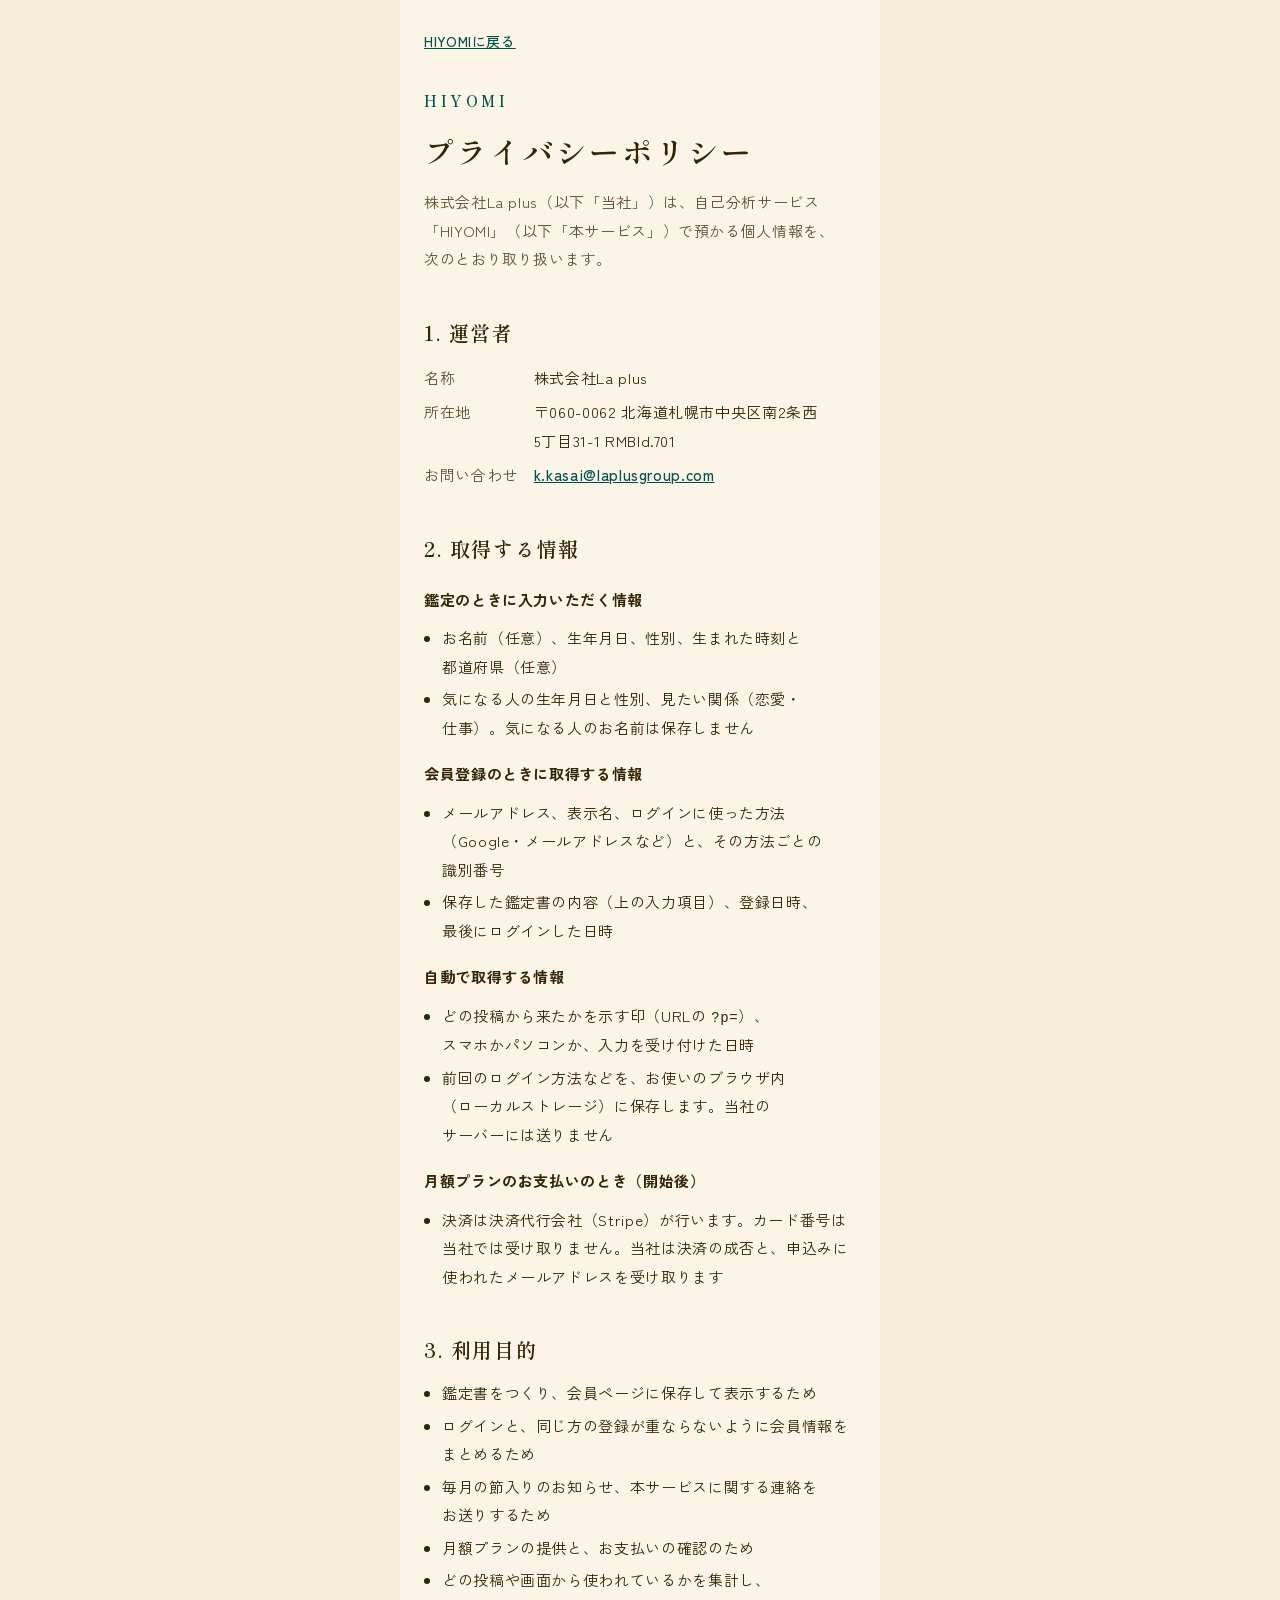
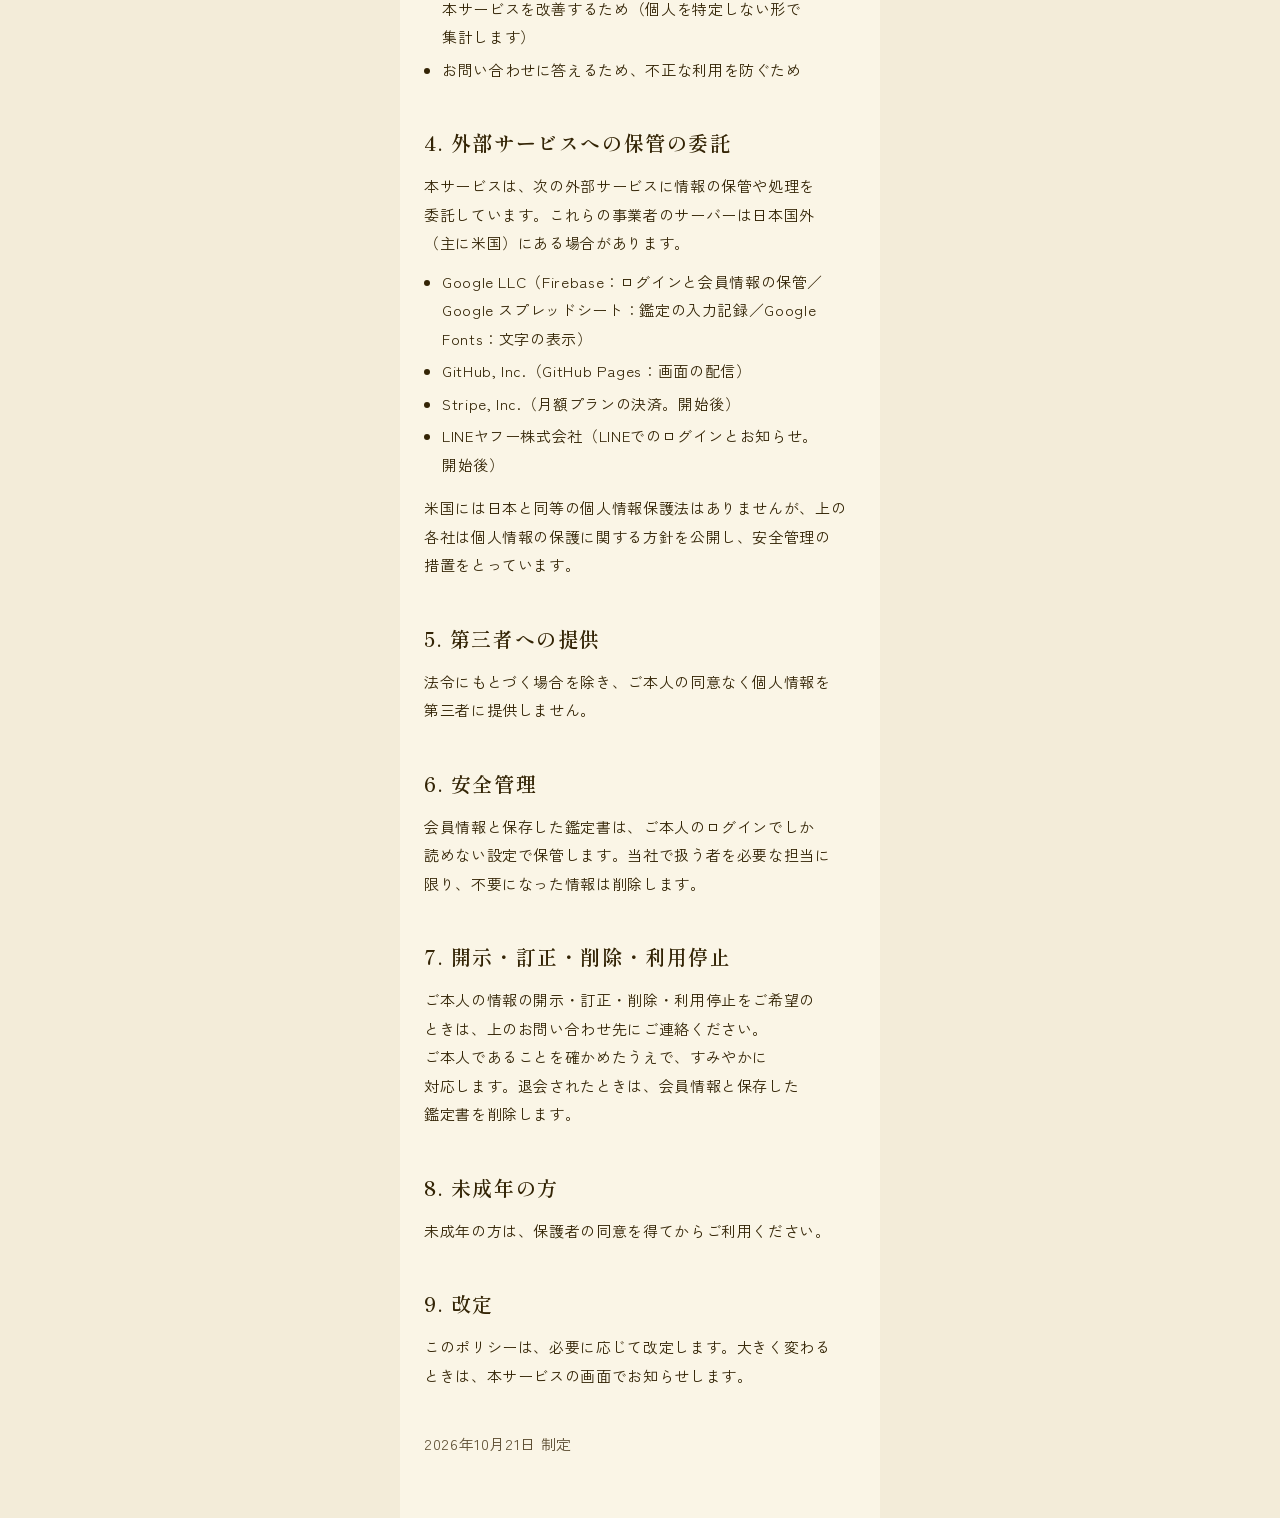
==== commit d21a5cf4: "配色を生成り・深緑に戻す（FVは霧の山と縦書きのまま）" ====
--- a/privacy.html
+++ b/privacy.html
@@ -7,7 +7,7 @@
 <title>プライバシーポリシー｜HIYOMI</title>
 <link rel="preconnect" href="https://fonts.googleapis.com">
 <link rel="preconnect" href="https://fonts.gstatic.com" crossorigin>
-<link href="https://fonts.googleapis.com/css2?family=Zen+Antique&family=Zen+Old+Mincho:wght@400;500;700&display=swap" rel="stylesheet">
+<link href="https://fonts.googleapis.com/css2?family=Shippori+Mincho:wght@500;600&family=Zen+Antique&family=Zen+Kaku+Gothic+New:wght@400;500;700&display=swap" rel="stylesheet">
 <link rel="stylesheet" href="assets/style.css">
 </head>
 <body>
--- a/assets/style.css
+++ b/assets/style.css
@@ -1,49 +1,48 @@
-/* 世界観は BYAKU（https://byaku.site/）を参考：墨の黒地に霧の山、縦書きの見出し、明朝の本文、広い余白。
-   神の絵・年表の絵は和紙色の札（--washi）に載せる（絵の白地を multiply で和紙になじませる）。
-   色は五行に1色ずつ。.el-* の --c（黒地の上の文字・線）、--t（黒地の色面）、--cd（和紙の上の文字）。
-   見出しは Zen Antique、本文は Zen Old Mincho（BYAKU の清御隷書・筑紫Aオールド明朝は有料のため近い無料フォント） */
+/* 配色はフェリシモ「復刊リクエスト」を参考：生成りの紙＋こげ茶の文字＋深緑の強調（変数名 --navy は深緑）。構成は神戸女学院大学「blooming」を参考。
+   冒頭（FV）だけ BYAKU（https://byaku.site/）を参考に、霧の山の写真＋縦書きの見出し。
+   色は五行（木・火・土・金・水）に1色ずつ割り当て、.el-* の --c（文字・線）と --t（色面）で使う。
+   見出しは明朝（秀英明朝の代わりに Shippori Mincho）、本文は角ゴシック（Zen Kaku Gothic New）。FVの縦書きだけ Zen Antique */
 :root {
-  --ink: #0e0f0e;
-  --bg: #121312;
-  --paper: #1b1c1a;
-  --tint: #22231f;
-  --washi: #ece5d6;
-  --sumi: #1f1c17;
-  --text: #ebe6da;
-  --sub: #c3bcad;
-  --faint: #a29b8c;
-  --rule: #3a3a35;
-  --accent: #d9c49a;
-  --c: var(--accent);
-  --t: var(--paper);
-  --cd: var(--sumi);
+  --page: #f3ecd9;
+  --bg: #faf5e6;
+  --paper: #fcfcfa;
+  --tint: #f1e9d4;
+  --text: #332405;
+  --sub: #5e4f33;
+  --faint: #76684d;
+  --rule: #d9ccae;
+  --navy: #00514d;
+  --navy-dark: #003e3b;
+  --c: var(--navy);
+  --t: var(--tint);
   --line: #06c755;
-  --serif: 'Zen Old Mincho', 'Hiragino Mincho ProN', 'Yu Mincho', serif;
-  --display: 'Zen Antique', 'Zen Old Mincho', 'Hiragino Mincho ProN', serif;
-  --sans: var(--serif);
-}
-.el-wood { --c: #a9c98a; --t: #1b221a; --cd: #4b6631; }
-.el-fire { --c: #ea9888; --t: #261a18; --cd: #9c3b2b; }
-.el-earth { --c: #dcb766; --t: #252016; --cd: #7f5c14; }
-.el-metal { --c: #c3b2de; --t: #201d26; --cd: #5f4d8a; }
-.el-water { --c: #8dbde3; --t: #161e25; --cd: #285883; }
+  --serif: 'Shippori Mincho', 'Hiragino Mincho ProN', 'Yu Mincho', serif;
+  --sans: 'Zen Kaku Gothic New', 'Hiragino Sans', 'Yu Gothic', sans-serif;
+  --display: 'Zen Antique', 'Shippori Mincho', 'Hiragino Mincho ProN', serif;
+}
 
 * { box-sizing: border-box; }
 html { -webkit-text-size-adjust: 100%; scroll-behavior: smooth; -webkit-font-smoothing: antialiased; }
+.el-wood { --c: #4f6f3a; --t: #eef0e0; }
+.el-fire { --c: #9a4636; --t: #f6e6dc; }
+.el-earth { --c: #7a6420; --t: #f3ead2; }
+.el-metal { --c: #5f4f8a; --t: #ece7ec; }
+.el-water { --c: #3f5f86; --t: #e6eaea; }
+
 body {
   margin: 0;
-  background: var(--ink) url(img/bg_yama.webp) center / cover no-repeat fixed;
+  background: var(--page);
   color: var(--text);
-  font-family: var(--serif);
+  font-family: var(--sans);
   font-size: 16px;
-  line-height: 1.95;
-  letter-spacing: .06em;
+  line-height: 1.9;
+  letter-spacing: .04em;
   line-break: strict;
   word-break: normal;
   word-break: auto-phrase;
   overflow-wrap: break-word;
 }
-.cover-title, .sec h2, .summary h2, .band-title, .tl-year h3, .summary .big, .locked h3, legend, .conclusion, .join h1, .gods h2 {
+.cover-title, .sec h2, .summary h2, .band-title, .tl-year h3, .summary .big, .locked h3, legend, .conclusion {
   word-break: keep-all;
   word-break: auto-phrase;
   overflow-wrap: anywhere;
@@ -52,149 +51,154 @@
 h1, h2, h3, p { margin: 0; }
 button, input, select { font: inherit; color: inherit; letter-spacing: inherit; }
 button { cursor: pointer; }
-a { color: var(--accent); }
 [hidden] { display: none !important; }
-::selection { background: #d9c49a55; }
-
-.wrap { max-width: 480px; margin: 0 auto; min-height: 100vh; background: rgb(18 19 18 / .94); }
+::selection { background: #2819191a; }
+
+.wrap { max-width: 480px; margin: 0 auto; min-height: 100vh; background: var(--bg); }
 
 /* ---------- 入口 ---------- */
-.entry { padding: 0 24px 72px; }
+.entry { padding: 0 24px 60px; }
+/* FV：霧の山の写真に縦書きの見出し（BYAKU 寄せ） */
 .entry-head {
-  position: relative; display: flex; flex-direction: column;
+  display: flex; flex-direction: column;
   margin: 0 -24px; min-height: min(100svh, 820px); padding: 28px 24px 40px;
-  background: var(--ink) url(img/bg_yama.webp) 52% 70% / cover no-repeat;
+  background: #0e0f0e url(img/bg_yama.webp) 52% 70% / cover no-repeat;
+  color: #f4efe4;
 }
 .hero-card { display: contents; }
-.brand { font-family: var(--serif); font-weight: 500; font-size: 18px; letter-spacing: .32em; color: var(--text); }
+.brand { font-family: var(--serif); font-weight: 600; font-size: 19px; letter-spacing: .24em; color: var(--navy); }
+.entry-head .brand { font-weight: 500; font-size: 18px; letter-spacing: .32em; color: #f4efe4; }
 .entry-head h1 {
   align-self: center; margin: auto 0;
   writing-mode: vertical-rl;
   font-family: var(--display); font-weight: 400; font-size: 32px; line-height: 1.9; letter-spacing: .26em;
   color: #f4efe4;
 }
-.entry-head .lead { margin-top: 32px; color: var(--text); font-size: 15px; line-height: 2; }
-
-.gods { margin-top: 72px; }
-.gods h2, .sec h2, legend, .join h1, .mp-h, .policy h2, .summary h2 {
-  font-family: var(--display); font-weight: 400; letter-spacing: .2em;
-}
-.gods h2 { font-size: 24px; line-height: 1.6; }
-.gods-lead { margin-top: 12px; font-size: 14px; color: var(--sub); }
-.gods-grid { list-style: none; margin: 24px -14px 0; padding: 0; display: grid; grid-template-columns: repeat(5, 1fr); gap: 6px; }
-.gods-grid li { padding: 12px 0 12px; background: var(--washi); border-radius: 2px; text-align: center; }
+.entry-head .lead { margin-top: 32px; color: #ebe6da; font-size: 15px; line-height: 2; }
+
+.gods { margin-top: 48px; }
+.gods h2 { font-family: var(--serif); font-weight: 600; font-size: 21px; letter-spacing: .12em; word-break: keep-all; word-break: auto-phrase; }
+.gods-lead { margin-top: 8px; font-size: 14px; color: var(--sub); }
+.gods-grid { list-style: none; margin: 20px -14px 0; padding: 0; display: grid; grid-template-columns: repeat(5, 1fr); gap: 6px; }
+.gods-grid li { padding: 10px 0 12px; background: var(--t); border-radius: 4px; text-align: center; }
 .gods-grid .el {
   display: flex; align-items: center; justify-content: center; width: 30px; height: 30px; margin: 0 auto 2px;
-  border-radius: 50%; background: var(--cd); color: var(--washi); font-family: var(--display); font-size: 15px; line-height: 1;
+  border-radius: 50%; background: var(--c); color: #fff; font-family: var(--serif); font-weight: 600; font-size: 15px; line-height: 1;
 }
 .gods-grid figure { margin: 0; }
 .gods-grid figure + figure { margin-top: 8px; }
 .gods-grid img { display: block; width: 100%; height: auto; }
-.gods-grid figcaption { font-weight: 700; font-size: 13px; line-height: 1.5; letter-spacing: .02em; color: var(--cd); white-space: nowrap; }
-.gods-grid small { display: block; font-weight: 500; font-size: 10.5px; line-height: 1.5; color: #4d473c; white-space: nowrap; letter-spacing: -.04em; }
-
-.pair { display: grid; grid-template-columns: 1fr 1fr; gap: 8px; margin-top: 24px; }
-.pair figure { margin: 0; padding: 10px 0 14px; background: var(--washi); border-radius: 2px; text-align: center; }
+.gods-grid figcaption { font-family: var(--serif); font-weight: 600; font-size: 13px; line-height: 1.5; letter-spacing: .02em; color: var(--c); white-space: nowrap; }
+.gods-grid small { display: block; font-family: var(--sans); font-weight: 400; font-size: 10.5px; line-height: 1.5; color: var(--sub); white-space: nowrap; letter-spacing: -.04em; }
+
+.pair { display: grid; grid-template-columns: 1fr 1fr; gap: 8px; margin-top: 20px; }
+.pair figure { margin: 0; padding: 8px 0 14px; background: var(--t); border-radius: 16px; text-align: center; }
 .pair img { display: block; width: 100%; height: auto; }
-.pair figcaption { font-size: 13px; color: #4d473c; }
-.pair figcaption b { display: block; font-family: var(--display); font-weight: 400; font-size: 17px; color: var(--cd); letter-spacing: .1em; word-break: keep-all; }
-
-form { margin-top: 64px; }
-fieldset { border: 0; margin: 0 0 16px; padding: 28px 20px 8px; background: var(--paper); border-radius: 2px; }
-legend { float: left; width: 100%; padding: 0; margin-bottom: 18px; font-size: 22px; }
-legend em, .label em { font-style: normal; font-family: var(--serif); font-size: 12px; color: var(--faint); letter-spacing: .04em; margin-left: 8px; }
+.pair figcaption { font-size: 13px; color: var(--sub); }
+.pair figcaption b { display: block; font-family: var(--serif); font-weight: 600; font-size: 17px; color: var(--c); letter-spacing: .06em; word-break: keep-all; }
+
+form { margin-top: 40px; }
+fieldset { border: 0; margin: 0 0 16px; padding: 26px 20px 8px; background: var(--paper); border-radius: 20px; }
+legend { float: left; width: 100%; padding: 0; margin-bottom: 16px; font-family: var(--serif); font-weight: 600; font-size: 21px; letter-spacing: .12em; }
+legend em, .label em { font-style: normal; font-family: var(--sans); font-weight: 400; font-size: 12px; color: var(--faint); letter-spacing: .04em; margin-left: 8px; }
 .hint { clear: both; color: var(--sub); font-size: 14px; margin-bottom: 16px; }
 .field { display: block; clear: both; margin-bottom: 20px; }
 .label { display: block; font-size: 14px; font-weight: 500; color: var(--sub); margin-bottom: 6px; }
-.field small, .more small { display: block; margin-top: 6px; font-size: 13px; color: var(--faint); line-height: 1.8; }
+.field small, .more small { display: block; margin-top: 6px; font-size: 13px; color: var(--faint); line-height: 1.7; }
 input:not([type]), input[type=text], input[type=email], input[type=time], select {
   width: 100%;
   height: 50px;
   padding: 0 12px;
-  background: var(--ink);
-  border: 1px solid #4a4a44;
-  border-radius: 2px;
+  background: var(--bg);
+  border: 1px solid var(--rule);
+  border-radius: 4px;
   font-size: 16px;
-  color: var(--text);
-  color-scheme: dark;
   appearance: none;
   -webkit-appearance: none;
 }
-input::placeholder { color: #8f887a; }
+input::placeholder { color: #9a8c70; }
 select {
-  background-image: url("data:image/svg+xml,%3Csvg xmlns='http://www.w3.org/2000/svg' width='10' height='6'%3E%3Cpath d='M0 0l5 6 5-6z' fill='%23ebe6da'/%3E%3C/svg%3E");
+  background-image: url("data:image/svg+xml,%3Csvg xmlns='http://www.w3.org/2000/svg' width='10' height='6'%3E%3Cpath d='M0 0l5 6 5-6z' fill='%23332405'/%3E%3C/svg%3E");
   background-repeat: no-repeat;
   background-position: right 10px center;
   padding-right: 26px;
 }
-input:focus, select:focus { outline: 2px solid var(--accent); outline-offset: 1px; }
+input:focus, select:focus { outline: 2px solid var(--navy); outline-offset: 1px; }
 .ymd { display: grid; grid-template-columns: 1.4fr 1fr 1fr; gap: 8px; }
 .seg { display: grid; grid-template-columns: 1fr 1fr; gap: 8px; }
 .seg label { position: relative; }
 .seg input { position: absolute; opacity: 0; inset: 0; }
 .seg span {
   display: flex; align-items: center; justify-content: center;
-  height: 50px; border-radius: 2px; background: var(--ink); border: 1px solid #4a4a44; font-weight: 500;
-}
-.seg input:checked + span { background: var(--washi); border-color: var(--washi); color: var(--sumi); font-weight: 700; }
-.seg input:focus-visible + span { outline: 2px solid var(--accent); outline-offset: 2px; }
+  height: 50px; border-radius: 999px; background: var(--bg); border: 1px solid var(--rule); font-weight: 500;
+}
+.seg input:checked + span { background: var(--navy); border-color: var(--navy); color: #fff; }
+.seg input:focus-visible + span { outline: 2px solid var(--navy); outline-offset: 2px; }
 .more { margin: -4px 0 18px; }
 .more summary { font-size: 14px; color: var(--sub); cursor: pointer; padding: 6px 0; }
 .more-body { padding-top: 12px; }
-.error { min-height: 1.7em; color: #f2998a; font-size: 14px; font-weight: 500; margin: 8px 0; }
-.submit, .line-btn, .mini-line, .pv-mail, .pv-main {
-  background: var(--washi); color: var(--sumi); border: 0; font-weight: 700; text-decoration: none;
-}
-.submit { width: 100%; height: 62px; border-radius: 2px; font-size: 18px; letter-spacing: .3em; }
-.submit:hover, .line-btn:hover, .mini-line:hover { background: #fff; }
-.sample-link { display: block; margin-top: 24px; text-align: center; font-size: 14px; color: var(--accent); }
-.entry-foot { margin-top: 28px; text-align: center; font-size: 13px; }
-.entry-foot a, .join-notes a { color: var(--accent); }
+.error { min-height: 1.7em; color: #a3361f; font-size: 14px; font-weight: 500; margin: 8px 0; }
+.submit {
+  position: relative; width: 100%; height: 62px; border: 0; border-radius: 999px;
+  background: var(--navy); color: #fff; font-size: 18px; font-weight: 700; letter-spacing: .12em;
+}
+/* 参考サイトの「丸の中の矢印」。押すと先へ進むボタンにだけ付ける */
+.submit::after, .line-btn::after, .mini-line::after {
+  content: ''; position: absolute; right: 12px; top: 50%; width: 30px; height: 30px; margin-top: -15px; border-radius: 50%;
+  background: #fff url("data:image/svg+xml,%3Csvg xmlns='http://www.w3.org/2000/svg' width='8' height='12'%3E%3Cpath d='M1.5 1l5 5-5 5' fill='none' stroke='%2300514d' stroke-width='2'/%3E%3C/svg%3E") center / 8px 12px no-repeat;
+}
+.submit:hover { background: var(--navy-dark); }
+.sample-link { display: block; margin-top: 22px; text-align: center; font-size: 14px; color: var(--navy); font-weight: 500; }
 
 /* ---------- 目次 ---------- */
 .result { padding-bottom: 112px; }
 .toc {
   position: sticky; top: 0; z-index: 10;
   display: flex; gap: 6px; overflow-x: auto; scrollbar-width: none;
-  padding: 10px 16px; background: var(--ink); border-bottom: 1px solid var(--rule);
+  padding: 10px 16px; background: var(--bg); border-bottom: 1px solid var(--rule);
 }
 .toc::-webkit-scrollbar { display: none; }
 .toc::after { content: ''; flex: none; width: 4px; }
 .toc a {
-  flex: none; padding: 6px 14px; border-radius: 2px; background: var(--paper);
-  color: var(--text); font-size: 14px; line-height: 1.6; text-decoration: none;
-}
-.toc a.on { background: var(--washi); color: var(--sumi); font-weight: 700; }
+  flex: none; padding: 6px 14px; border-radius: 999px; background: var(--paper);
+  color: var(--text); font-size: 14px; font-weight: 500; line-height: 1.6; text-decoration: none;
+}
+.toc a.on { background: var(--navy); color: #fff; font-weight: 700; }
 
 /* ---------- 表紙 ---------- */
 img.cover-art, .gods-grid img, .pair img, img.photo { mix-blend-mode: multiply; }
-.cover { padding: 28px 24px 48px; text-align: center; }
-.cover-fig { margin: 0 auto; padding-top: 14px; background: var(--washi); border-radius: 2px; }
+.cover { padding: 24px 24px 44px; background: var(--bg); text-align: center; }
+.cover-fig { margin: 0 auto; padding-top: 12px; background: var(--t); border-radius: 28px; }
 .cover-art { display: block; width: 240px; height: auto; margin: 0 auto; }
-.cover-who { margin-top: 28px; font-size: 15px; letter-spacing: .2em; color: var(--sub); }
-.cover-title { margin-top: 10px; font-family: var(--display); font-weight: 400; font-size: 44px; line-height: 1.4; letter-spacing: .16em; color: var(--c); }
+/* 参考サイトの名前のリボン。人物（神）の名札としてここだけで使う */
+.cover-who {
+  display: inline-block; margin-top: -22px; padding: 6px 30px; position: relative;
+  background: var(--c); color: #fff; font-family: var(--serif); font-weight: 600; font-size: 15px; letter-spacing: .12em;
+  clip-path: polygon(0 0, 100% 0, calc(100% - 12px) 50%, 100% 100%, 0 100%, 12px 50%);
+}
+.cover-title { margin-top: 14px; font-family: var(--serif); font-weight: 600; font-size: 44px; line-height: 1.35; letter-spacing: .12em; color: var(--c); }
 .cover-origin { margin-top: 14px; font-size: 15px; color: var(--sub); }
-.cover-only { margin-top: 28px; padding: 18px 20px; background: var(--paper); border-radius: 2px; font-size: 15px; text-align: left; }
+.cover-only { margin-top: 28px; padding: 18px 20px; background: var(--paper); border-radius: 16px; font-size: 15px; text-align: left; }
 .nw { white-space: nowrap; }
 .cover-meta { margin-top: 18px; font-size: 13px; color: var(--faint); }
 
 /* ---------- 章 ---------- */
-.sec { padding: 72px 24px 8px; scroll-margin-top: 52px; }
-.sec h2 { font-size: 28px; line-height: 1.5; }
-.sec-lead { margin-top: 14px; color: var(--sub); font-size: 15px; }
-.basis { margin-top: 12px; font-size: 13px; color: var(--faint); line-height: 1.85; }
-.sec h3 { font-weight: 700; font-size: 20px; line-height: 1.6; letter-spacing: .1em; }
+.sec { padding: 60px 24px 8px; scroll-margin-top: 52px; }
+.sec h2 { font-family: var(--serif); font-weight: 600; font-size: 28px; line-height: 1.5; letter-spacing: .12em; }
+.sec-lead { margin-top: 12px; color: var(--sub); font-size: 15px; }
+.basis { margin-top: 12px; font-size: 13px; color: var(--faint); line-height: 1.8; }
+.sec h3 { font-family: var(--serif); font-weight: 600; font-size: 20px; line-height: 1.6; letter-spacing: .08em; }
 
 /* ---------- 年表 ---------- */
-.tl { list-style: none; margin: 36px 0 0; padding: 0 0 0 10px; }
-.tl > li { position: relative; padding: 0 0 36px 34px; border-left: 1px dashed var(--c); }
+.tl { list-style: none; margin: 34px 0 0; padding: 0 0 0 10px; }
+.tl > li { position: relative; padding: 0 0 34px 34px; border-left: 1px dashed var(--c); }
 .tl > li:last-child { padding-bottom: 6px; }
 .pill {
-  display: inline-block; padding: 2px 12px; border-radius: 2px;
-  background: color-mix(in srgb, var(--c) 16%, var(--bg)); color: var(--c);
+  display: inline-block; padding: 2px 12px; border-radius: 999px;
+  background: color-mix(in srgb, var(--c) 12%, var(--bg)); color: var(--c);
   font-size: 13px; font-weight: 700; letter-spacing: .04em;
 }
-.band-title { margin-top: 10px; font-weight: 700; font-size: 22px; line-height: 1.6; letter-spacing: .1em; }
+.band-title { margin-top: 10px; font-family: var(--serif); font-weight: 600; font-size: 22px; line-height: 1.6; letter-spacing: .08em; }
 .node {
   position: absolute; left: -28px; top: -4px;
   width: 56px; height: 56px; border-radius: 50%;
@@ -205,61 +209,64 @@
 .tl-year { padding-left: 42px !important; }
 .tl-year h3 { color: var(--c); padding-top: 8px; }
 .tl-period { font-size: 14px; color: var(--sub); }
-.photo-wrap { margin-top: 12px; background: var(--washi); border-radius: 2px; }
+.photo-wrap { margin-top: 10px; }
 .photo { display: block; width: 100%; height: auto; aspect-ratio: 4 / 3; }
 .tl-text { margin-top: 12px; font-size: 16px; }
 .tl-more { margin-top: 8px; font-size: 15px; color: var(--sub); }
 .hit { display: flex; gap: 8px; margin-top: 16px; }
 .hit button {
-  flex: 1; height: 46px; border-radius: 2px; border: 1px solid #4a4a44; background: transparent;
-  font-size: 15px; font-weight: 700; color: var(--text);
-}
-.hit button[aria-pressed=true] { background: var(--c); border-color: var(--c); color: var(--ink); }
-.tl-now .node { background: var(--c); color: var(--ink); }
+  flex: 1; height: 46px; border-radius: 999px; border: 1px solid var(--rule); background: var(--paper);
+  font-size: 15px; font-weight: 700; color: var(--sub);
+}
+.hit button[aria-pressed=true] { background: var(--c); border-color: var(--c); color: #fff; }
+.tl-now .node { background: var(--c); color: #fff; }
 .tl-next .node { border-style: dashed; color: var(--faint); border-color: var(--faint); }
 .tl-next { border-left-color: transparent !important; }
 .tl-next h3 { color: var(--sub); }
-.tally { margin-top: 24px; padding: 16px 18px; background: var(--paper); border-radius: 2px; font-size: 16px; }
-.tally b { font-family: var(--display); font-weight: 400; font-size: 28px; color: var(--accent); margin: 0 3px; }
-.mini-line { display: inline-block; margin-top: 16px; padding: 10px 24px; border-radius: 2px; font-size: 15px; letter-spacing: .14em; }
+.tally { margin-top: 20px; padding: 16px 18px; background: var(--paper); border-radius: 16px; font-size: 16px; }
+.tally b { font-family: var(--serif); font-size: 26px; color: var(--navy); margin: 0 3px; }
+.mini-line {
+  position: relative; display: inline-block; margin-top: 14px; padding: 10px 52px 10px 22px; border-radius: 999px;
+  background: var(--navy); color: #fff; font-size: 15px; font-weight: 700; text-decoration: none;
+}
 
 /* ---------- 命式 ---------- */
-.cards { display: grid; grid-template-columns: 1fr 1fr; gap: 10px; margin: 28px -8px 0; }
+.cards { display: grid; grid-template-columns: 1fr 1fr; gap: 10px; margin: 26px -8px 0; }
 @media (max-width: 359px) { .cards { grid-template-columns: 1fr; } }
-.pcard { min-width: 0; padding: 16px 14px 14px; background: var(--t); border-radius: 2px; }
-.pcard.is-day { box-shadow: inset 0 0 0 1px var(--c); }
+.pcard { min-width: 0; padding: 16px 14px 14px; background: var(--t); border-radius: 16px; }
+.pcard.is-day { box-shadow: inset 0 0 0 2px var(--c); }
 .pcard-pos { display: flex; justify-content: space-between; align-items: center; font-size: 14px; color: var(--sub); }
 .pcard-pos .me { font-size: 13px; color: var(--c); font-weight: 700; }
-.pcard-gz { margin-top: 4px; font-family: var(--display); font-weight: 400; font-size: 44px; line-height: 1.25; letter-spacing: .08em; color: var(--c); }
+.pcard-gz { margin-top: 4px; font-family: var(--serif); font-weight: 600; font-size: 44px; line-height: 1.25; letter-spacing: .08em; color: var(--c); }
 .pcard-yomi { font-size: 13px; color: var(--sub); }
 .pcard dl { display: grid; grid-template-columns: auto 1fr; gap: 6px 10px; margin: 14px 0 0; font-size: 14px; }
 .pcard dt { font-size: 13px; white-space: nowrap; color: var(--faint); }
-.pcard dd { margin: 0; font-weight: 700; }
+.pcard dd { margin: 0; font-weight: 500; }
 .term {
   padding: 0; border: 0; background: none; color: inherit; font-weight: inherit;
-  text-decoration: underline dotted; text-underline-offset: 4px; text-decoration-color: #8f887a;
-}
-.term-box { margin-top: 14px; padding: 14px 18px; background: var(--paper); border-radius: 2px; font-size: 15px; }
-.term-box b { color: var(--accent); margin-right: 8px; }
+  text-decoration: underline dotted; text-underline-offset: 4px; text-decoration-color: #a8987a;
+}
+.term-box { margin-top: 14px; padding: 14px 18px; background: var(--tint); border-radius: 16px; font-size: 15px; }
+.term-box b { color: var(--navy); margin-right: 8px; }
 .swipe-hint { margin-top: 8px; font-size: 13px; color: var(--faint); }
 
 /* ---------- 性格 ---------- */
 .flip {
   display: block; width: 100%; margin-top: 24px; padding: 24px 22px; text-align: left;
-  border: 0; border-radius: 2px; background: var(--paper); line-height: 1.95;
-}
-.flip[aria-pressed=true] { background: var(--washi); color: var(--sumi); }
-.flip-label { display: flex; justify-content: space-between; align-items: baseline; font-family: var(--display); font-size: 22px; letter-spacing: .16em; }
-.flip-label small { font-family: var(--serif); font-size: 13px; letter-spacing: .04em; opacity: .8; }
+  border: 0; border-radius: 16px; background: var(--paper); line-height: 1.9;
+}
+.flip[aria-pressed=true] { background: var(--navy); color: #fff; }
+.flip-label { display: flex; justify-content: space-between; align-items: baseline; font-family: var(--serif); font-weight: 600; font-size: 21px; letter-spacing: .1em; }
+.flip-label small { font-family: var(--sans); font-weight: 400; font-size: 13px; letter-spacing: .04em; opacity: .75; }
 .flip-text { display: block; margin-top: 12px; font-size: 16px; }
-.flip-basis { display: block; margin-top: 12px; font-size: 13px; opacity: .8; }
+.flip-basis { display: block; margin-top: 12px; font-size: 13px; opacity: .75; }
 .flip .back, .flip[aria-pressed=true] .front { display: none; }
 .flip[aria-pressed=true] .back { display: block; }
 
 /* ---------- 価値観・強み ---------- */
-.block { margin-top: 32px; }
+.block { margin-top: 30px; }
 .block p { margin-top: 8px; }
-.block + .block { padding-top: 32px; border-top: 1px solid var(--rule); }
+.block + .block { padding-top: 30px; border-top: 1px solid var(--rule); }
 
 /* ---------- 星 ---------- */
 .stars { margin-top: 24px; display: grid; gap: 16px; }
@@ -267,125 +274,129 @@
 .star-row .nm { font-weight: 700; }
 .star-row .nm small { font-weight: 400; color: var(--sub); font-size: 14px; margin-left: 8px; }
 .dots { display: flex; gap: 4px; }
-.dots i { width: 18px; height: 18px; border-radius: 50%; background: #34352f; }
+.dots i { width: 18px; height: 18px; border-radius: 50%; background: #e6dcc4; }
 .dots i.on { background: var(--c); }
 .star-row.top .nm { color: var(--c); }
 
 /* ---------- 九星 ---------- */
 .kyu { margin-top: 24px; display: grid; gap: 12px; }
-.kyu div { padding: 18px 20px; background: var(--paper); border-radius: 2px; }
+.kyu div { padding: 18px 20px; background: var(--paper); border-radius: 16px; }
 .kyu .k-label { font-size: 14px; color: var(--sub); }
-.kyu .k-name { font-family: var(--display); font-size: 26px; letter-spacing: .14em; margin-top: 2px; }
+.kyu .k-name { font-family: var(--serif); font-weight: 600; font-size: 25px; letter-spacing: .1em; margin-top: 2px; }
 .kyu .k-text { margin-top: 6px; font-size: 16px; }
 
 /* ---------- まとめ ---------- */
-.summary { margin: 72px 12px 0; padding: 52px 24px; background: var(--washi); color: var(--sumi); border-radius: 2px; scroll-margin-top: 52px; }
-.summary h2 { font-size: 28px; color: var(--cd); }
+.summary { margin: 60px 0 0; padding: 52px 26px; background: var(--navy); color: #fff; border-radius: 0; scroll-margin-top: 52px; }
+.summary h2 { font-family: var(--serif); font-weight: 600; font-size: 28px; letter-spacing: .12em; }
 .summary p { margin-top: 18px; font-size: 16px; }
-.summary .big { font-family: var(--display); font-size: 27px; line-height: 1.7; letter-spacing: .12em; color: var(--cd); }
+.summary .big { font-family: var(--serif); font-weight: 600; font-size: 27px; line-height: 1.6; letter-spacing: .1em; }
 
 /* ---------- 相性 ---------- */
-.conclusion { margin-top: 24px; font-weight: 700; font-size: 22px; line-height: 1.8; letter-spacing: .08em; }
+.conclusion { margin-top: 22px; font-family: var(--serif); font-weight: 600; font-size: 22px; line-height: 1.75; letter-spacing: .06em; }
 .goods { margin: 18px 0 0; padding: 0; list-style: none; display: grid; gap: 12px; }
-.goods li { padding: 16px 18px; background: var(--paper); border-radius: 2px; font-size: 16px; }
+.goods li { padding: 16px 18px; background: var(--paper); border-radius: 16px; font-size: 16px; }
 .caution { margin-top: 12px; font-size: 13px; color: var(--faint); }
 
 /* ---------- 鍵付き ---------- */
-.locked { margin-top: 24px; padding: 24px 22px; background: var(--paper); border-radius: 2px; }
+.locked { margin-top: 22px; padding: 24px 22px; background: var(--paper); border-radius: 16px; }
 .locked h3 { font-size: 20px; }
 .locked ul { margin: 12px 0 0; padding-left: 1.2em; color: var(--sub); }
 .locked .price { margin-top: 16px; font-size: 16px; }
-.locked .price b { font-family: var(--display); font-weight: 400; font-size: 26px; color: var(--accent); }
+.locked .price b { font-family: var(--serif); font-size: 24px; color: var(--navy); }
 .locked .note { margin-top: 6px; font-size: 13px; color: var(--faint); }
 
-.foot { padding: 48px 24px 20px; font-size: 13px; color: var(--faint); }
+.foot { padding: 44px 24px 20px; font-size: 13px; color: var(--faint); }
+.foot a { color: var(--navy); font-weight: 500; }
 .foot p + p { margin-top: 10px; }
 
 /* ---------- 会員登録 ---------- */
-.join { padding: 20px 24px 64px; }
-.join .back { display: inline-block; padding: 8px 0; font-size: 14px; color: var(--accent); }
-.join .brand { margin-top: 28px; }
-.join h1 { margin-top: 16px; font-size: 30px; line-height: 1.5; }
-.join .lead { margin-top: 16px; font-size: 15px; color: var(--sub); }
-.providers { display: grid; gap: 10px; margin-top: 32px; }
+.join { padding: 20px 24px 60px; }
+.join .back { display: inline-block; padding: 8px 0; font-size: 14px; font-weight: 500; color: var(--navy); }
+.join .brand { margin-top: 24px; }
+.join h1 { margin-top: 14px; font-family: var(--serif); font-weight: 600; font-size: 30px; line-height: 1.5; letter-spacing: .1em; }
+.join .lead { margin-top: 14px; font-size: 15px; color: var(--sub); }
+.providers { display: grid; gap: 10px; margin-top: 30px; }
 .pv {
   position: relative;
   display: flex; align-items: center; justify-content: center; gap: 10px; width: 100%; height: 54px;
-  border: 1px solid transparent; border-radius: 2px; font-size: 16px; font-weight: 700; letter-spacing: .06em;
+  border: 1px solid transparent; border-radius: 999px; font-size: 16px; font-weight: 700; letter-spacing: .06em;
 }
 .pv-line { background: var(--line); color: #fff; }
-.pv-google { background: #fff; color: #1f1f1f; border-color: #747775; font-family: 'Hiragino Sans', 'Yu Gothic', sans-serif; }
-.pv-apple { background: #000; color: #fff; border-color: #8d8d8d; font-family: 'Hiragino Sans', 'Yu Gothic', sans-serif; }
-.pv-line { font-family: 'Hiragino Sans', 'Yu Gothic', sans-serif; }
-.pv-mail { margin-top: 10px; }
+.pv-google { background: #fff; color: #1f1f1f; border-color: #747775; }
+.pv-apple { background: #000; color: #fff; }
+.pv-mail { margin-top: 10px; background: var(--navy); color: #fff; }
 .pv-logo { flex: none; width: 22px; height: 22px; }
 .pv-line .pv-logo { width: 28px; height: 28px; margin-right: -2px; }
 .pv-apple .pv-logo { height: 20px; margin-top: -3px; }
-.or { margin: 28px 0 0; text-align: center; font-size: 14px; color: var(--sub); letter-spacing: .14em; }
+.or { margin: 28px 0 0; text-align: center; font-size: 14px; color: var(--sub); letter-spacing: .1em; }
 .mail { margin-top: 20px; }
 .mail .label { margin-bottom: 8px; }
 .pv-last {
   position: absolute; right: 12px; top: 50%; transform: translateY(-50%);
-  padding: 2px 8px; border-radius: 2px; background: #fff; color: #1f1f1f;
+  padding: 2px 8px; border-radius: 999px; background: #fff; color: var(--text);
   font-size: 12px; font-weight: 700; letter-spacing: .04em;
 }
-.pv-google .pv-last { background: #ece9e2; }
-.pv-sub { background: transparent; color: var(--text); border-color: #5a5a53; }
-.save-note { margin-top: 18px; padding: 14px 16px; background: var(--paper); border-radius: 2px; font-size: 14px; }
-.recover-link { display: inline-block; margin-top: 24px; font-size: 14px; color: var(--accent); }
+.pv-google .pv-last { background: var(--tint); }
+.pv-main { background: var(--navy); color: #fff; }
+.pv-sub { background: var(--paper); color: var(--text); border-color: var(--rule); }
+.save-note { margin-top: 18px; padding: 14px 16px; background: var(--paper); border-radius: 16px; font-size: 14px; }
+.recover-link { display: inline-block; margin-top: 22px; font-size: 14px; font-weight: 500; color: var(--navy); }
 .join .lead b { color: var(--text); }
 .join .lead, .join-notes, .save-note { word-break: keep-all; word-break: auto-phrase; overflow-wrap: anywhere; }
 .separate { margin-top: 36px; font-size: 14px; color: var(--sub); }
 .separate summary { cursor: pointer; font-weight: 500; }
 .separate p { margin: 10px 0 12px; font-size: 13px; }
-.join-notes { margin-top: 32px; font-size: 13px; color: var(--sub); line-height: 1.85; }
+.join-notes { margin-top: 32px; font-size: 13px; color: var(--sub); line-height: 1.8; }
 .join-notes p + p { margin-top: 8px; }
-.sent { margin-top: 12px; padding: 14px 16px; background: #1f2a1b; border-radius: 2px; font-size: 14px; word-break: auto-phrase; }
+
+.sent { margin-top: 12px; padding: 14px 16px; background: #e3ecdc; border-radius: 16px; font-size: 14px; word-break: auto-phrase; }
+.join-notes a, .entry-foot a { color: var(--navy); font-weight: 500; }
+.entry-foot { margin-top: 28px; text-align: center; font-size: 13px; }
 
 /* ---------- 会員ページ ---------- */
-.mp-next { margin-top: 28px; padding: 24px 22px 22px; background: var(--washi); color: var(--sumi); border-radius: 2px; }
-.mp-label { font-size: 14px; color: #4d473c; }
-.mp-year { margin-top: 4px; font-family: var(--display); font-size: 42px; line-height: 1.3; letter-spacing: .08em; }
-.mp-title { font-weight: 700; font-size: 20px; letter-spacing: .08em; }
+.mp-next { margin-top: 26px; padding: 22px 22px 20px; background: var(--tint); border-radius: 20px; }
+.mp-label { font-size: 14px; color: var(--sub); }
+.mp-year { margin-top: 4px; font-family: var(--serif); font-weight: 600; font-size: 40px; line-height: 1.3; letter-spacing: .06em; color: var(--navy); }
+.mp-title { font-family: var(--serif); font-weight: 600; font-size: 20px; letter-spacing: .06em; }
 .mp-text { margin-top: 8px; font-size: 15px; }
-.mp-h { margin-top: 48px; font-size: 22px; }
+.mp-h { margin-top: 40px; font-family: var(--serif); font-weight: 600; font-size: 21px; letter-spacing: .1em; }
 .mp-list { list-style: none; margin: 14px 0 0; padding: 0; display: grid; gap: 10px; }
-.mp-list a { display: block; padding: 16px 18px; background: var(--t); border-radius: 2px; color: var(--text); text-decoration: none; }
-.mp-list b { display: block; font-family: var(--display); font-weight: 400; font-size: 18px; letter-spacing: .1em; color: var(--c); }
+.mp-list a { display: block; padding: 16px 18px; background: var(--t); border-radius: 16px; color: var(--text); text-decoration: none; }
+.mp-list b { display: block; font-family: var(--serif); font-weight: 600; font-size: 17px; color: var(--c); }
 .mp-list span { font-size: 13px; color: var(--sub); }
 .mp-empty { margin-top: 12px; font-size: 15px; color: var(--sub); }
 .mp-logout { margin-top: 24px; }
 
 /* ---------- プライバシーポリシー ---------- */
-.policy h2 { margin-top: 44px; font-size: 21px; }
+.policy h2 { margin-top: 40px; font-family: var(--serif); font-weight: 600; font-size: 20px; letter-spacing: .08em; }
 .policy h3 { margin-top: 18px; font-size: 15px; font-weight: 700; }
 .policy p, .policy ul { margin-top: 10px; font-size: 15px; }
 .policy ul { padding-left: 1.2em; }
 .policy li + li { margin-top: 4px; }
-.policy a { overflow-wrap: anywhere; }
+.policy a { color: var(--navy); font-weight: 500; overflow-wrap: anywhere; }
 .policy code { font-size: 14px; }
 .policy-dl { display: grid; grid-template-columns: auto 1fr; gap: 6px 16px; margin: 12px 0 0; font-size: 15px; }
 .policy-dl dt { color: var(--sub); white-space: nowrap; }
 .policy-dl dd { margin: 0; }
-.policy-date { margin-top: 44px !important; color: var(--sub); }
+.policy-date { margin-top: 40px !important; color: var(--sub); }
 
 /* ---------- 下の固定ボタン ---------- */
 .line-bar {
   position: fixed; left: 0; right: 0; bottom: 0; z-index: 20;
   padding: 12px 16px calc(12px + env(safe-area-inset-bottom));
-  background: rgb(14 15 14 / .94);
+  background: color-mix(in srgb, var(--bg) 94%, transparent);
   border-top: 1px solid var(--rule);
 }
 .line-btn {
-  display: flex; align-items: center; justify-content: center;
-  max-width: 448px; height: 56px; margin: 0 auto; border-radius: 2px; font-size: 17px; letter-spacing: .16em;
+  position: relative; display: flex; align-items: center; justify-content: center;
+  max-width: 448px; height: 56px; margin: 0 auto; border-radius: 999px;
+  background: var(--navy); color: #fff; font-weight: 700; font-size: 17px; letter-spacing: .08em; text-decoration: none;
 }
 .toast {
   position: fixed; left: 50%; bottom: 96px; transform: translateX(-50%); z-index: 30;
-  padding: 10px 16px; border-radius: 2px; background: var(--washi); color: var(--sumi); font-size: 14px;
+  padding: 10px 16px; border-radius: 999px; background: var(--text); color: var(--bg); font-size: 14px;
 }
 
 @media (min-width: 720px) {
-  .entry-head { background: var(--ink) url(img/bg_yama.webp) center / cover no-repeat fixed; }
   .entry-head h1 { font-size: 34px; }
 }
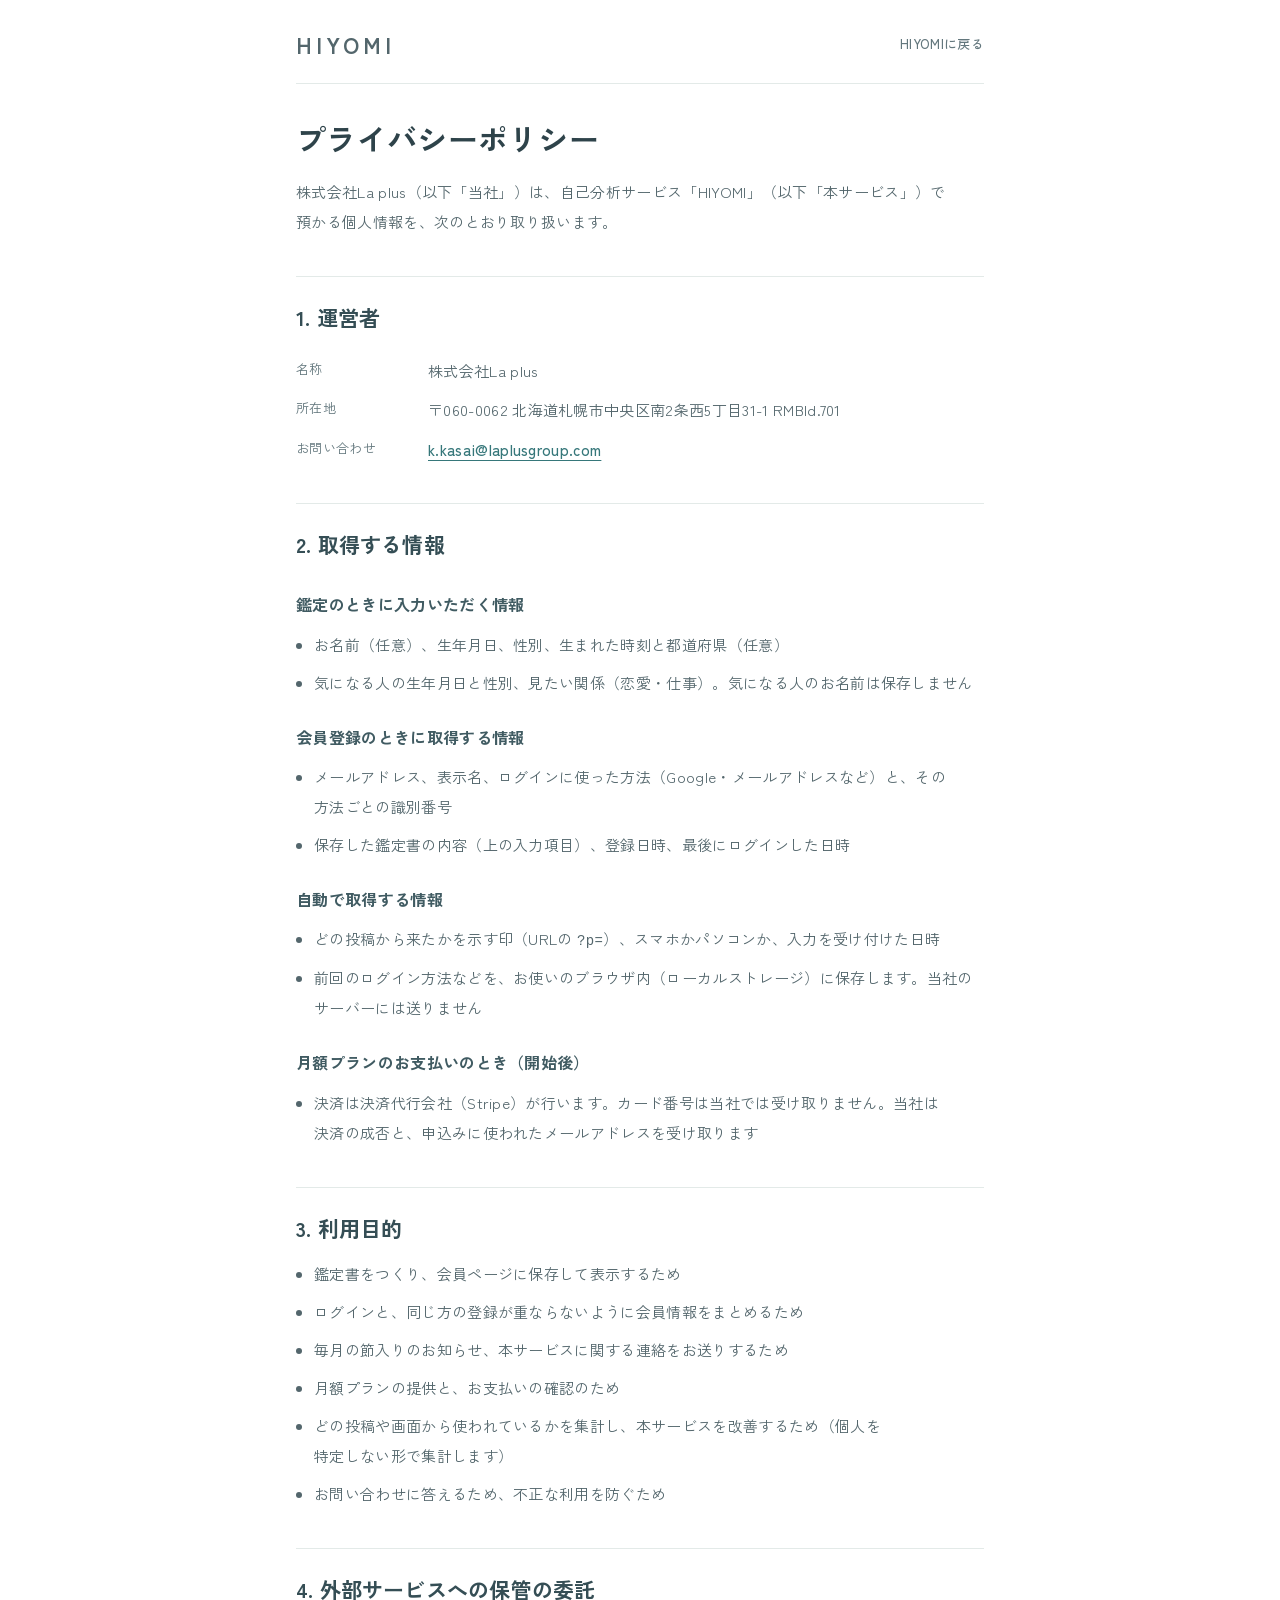
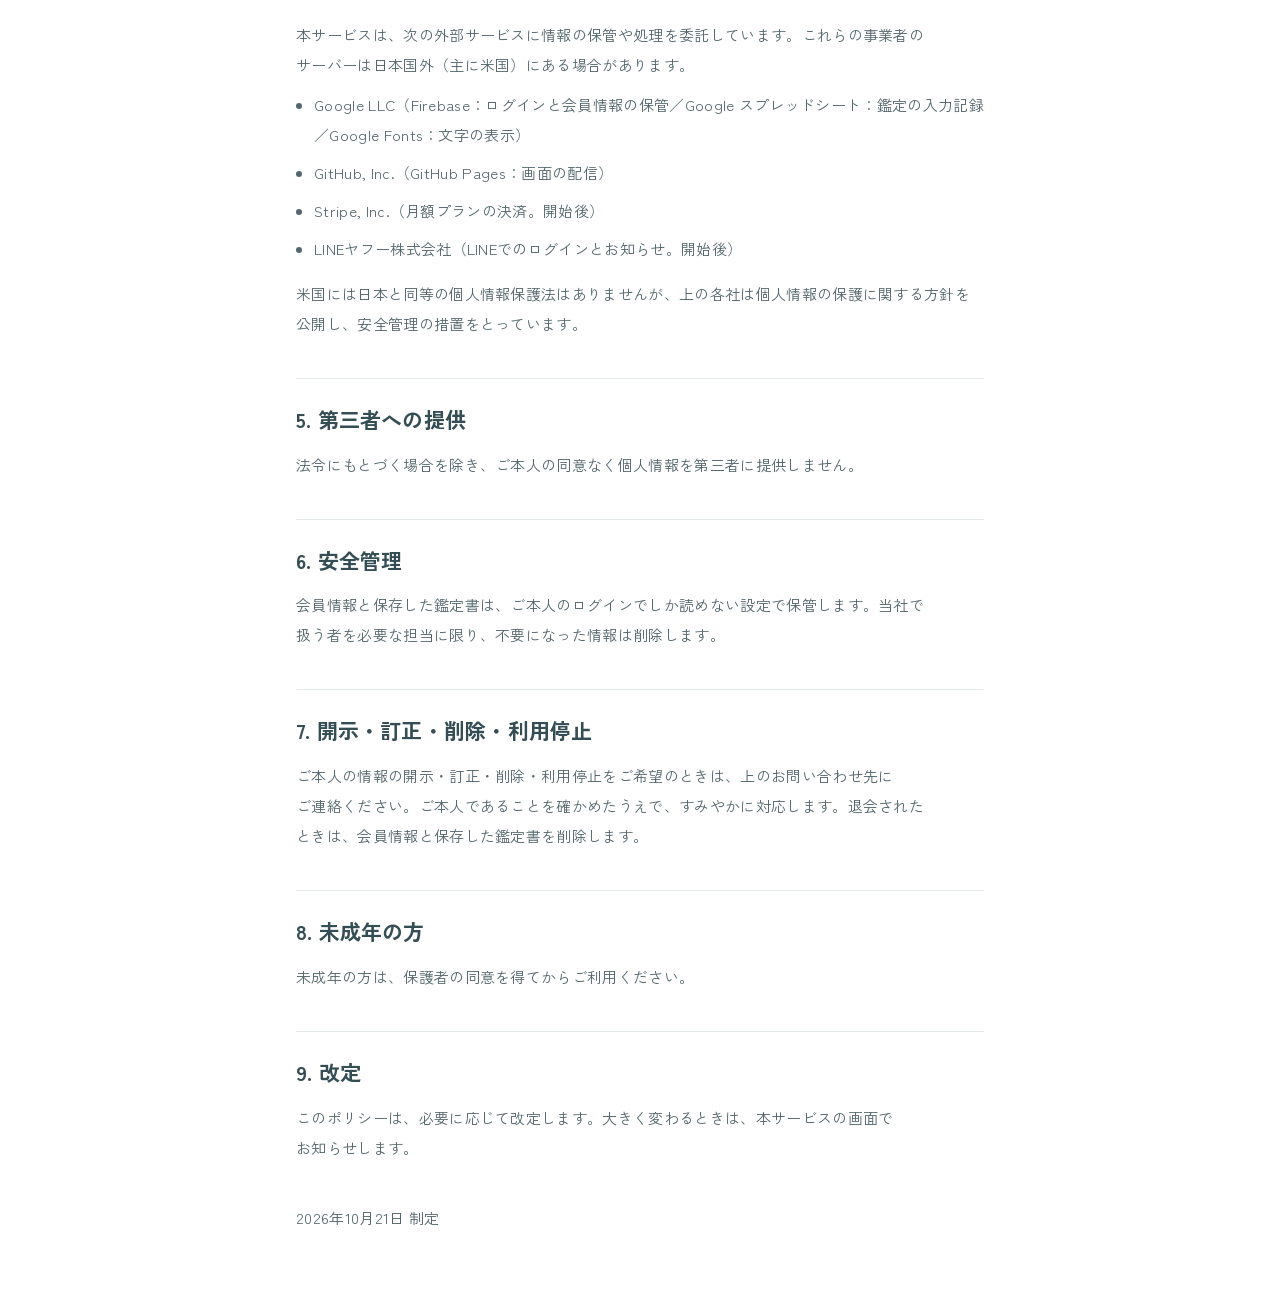
==== commit 2615366e: "白ベースの鑑定レポートに刷新・全画面のデザイン統一・年表を読みやすく" ====
--- a/privacy.html
+++ b/privacy.html
@@ -7,14 +7,14 @@
 <title>プライバシーポリシー｜HIYOMI</title>
 <link rel="preconnect" href="https://fonts.googleapis.com">
 <link rel="preconnect" href="https://fonts.gstatic.com" crossorigin>
-<link href="https://fonts.googleapis.com/css2?family=Shippori+Mincho:wght@500;600&family=Zen+Antique&family=Zen+Kaku+Gothic+New:wght@400;500;700&display=swap" rel="stylesheet">
+<link href="https://fonts.googleapis.com/css2?family=Zen+Kaku+Gothic+New:wght@400;500;700&display=swap" rel="stylesheet">
 <link rel="stylesheet" href="assets/style.css">
+<link rel="stylesheet" href="assets/site-theme.css">
 </head>
-<body>
+<body class="hiyomi-theme">
 <main class="wrap join policy">
-  <a class="back" href="./">HIYOMIに戻る</a>
-  <p class="brand">HIYOMI</p>
-  <h1>プライバシーポリシー</h1>
+  <header class="account-masthead"><p class="brand">HIYOMI</p><a class="back" href="./">HIYOMIに戻る</a></header>
+  <h1>プライバシー<wbr>ポリシー</h1>
   <p class="lead">株式会社La plus（以下「当社」）は、自己分析サービス「HIYOMI」（以下「本サービス」）で預かる個人情報を、次のとおり取り扱います。</p>
 
   <h2>1. 運営者</h2>
--- a/assets/style.css
+++ b/assets/style.css
@@ -1,7 +1,6 @@
-/* 配色はフェリシモ「復刊リクエスト」を参考：生成りの紙＋こげ茶の文字＋深緑の強調（変数名 --navy は深緑）。構成は神戸女学院大学「blooming」を参考。
-   冒頭（FV）だけ BYAKU（https://byaku.site/）を参考に、霧の山の写真＋縦書きの見出し。
-   色は五行（木・火・土・金・水）に1色ずつ割り当て、.el-* の --c（文字・線）と --t（色面）で使う。
-   見出しは明朝（秀英明朝の代わりに Shippori Mincho）、本文は角ゴシック（Zen Kaku Gothic New）。FVの縦書きだけ Zen Antique */
+/* HIYOMI：生成り、こげ茶、深緑。無地・横書きの鑑定書。
+   五行の色は分類に限定。見出しは明朝、本文は角ゴシック。
+   2026-10-22：一つの年・一つの主題に読み進める余白を設ける。 */
 :root {
   --page: #f3ecd9;
   --bg: #faf5e6;
@@ -22,7 +21,7 @@
 }
 
 * { box-sizing: border-box; }
-html { -webkit-text-size-adjust: 100%; scroll-behavior: smooth; -webkit-font-smoothing: antialiased; }
+html { -webkit-text-size-adjust: 100%; scroll-behavior: auto; -webkit-font-smoothing: antialiased; }
 .el-wood { --c: #4f6f3a; --t: #eef0e0; }
 .el-fire { --c: #9a4636; --t: #f6e6dc; }
 .el-earth { --c: #7a6420; --t: #f3ead2; }
@@ -57,26 +56,23 @@
 .wrap { max-width: 480px; margin: 0 auto; min-height: 100vh; background: var(--bg); }
 
 /* ---------- 入口 ---------- */
-.entry { padding: 0 24px 60px; }
-/* FV：霧の山の写真に縦書きの見出し（BYAKU 寄せ） */
-.entry-head {
-  display: flex; flex-direction: column;
-  margin: 0 -24px; min-height: min(100svh, 820px); padding: 28px 24px 40px;
-  background: #0e0f0e url(img/bg_yama.webp) 52% 70% / cover no-repeat;
-  color: #f4efe4;
-}
-.hero-card { display: contents; }
+.entry { padding: 44px 24px 60px; }
 .brand { font-family: var(--serif); font-weight: 600; font-size: 19px; letter-spacing: .24em; color: var(--navy); }
-.entry-head .brand { font-weight: 500; font-size: 18px; letter-spacing: .32em; color: #f4efe4; }
 .entry-head h1 {
-  align-self: center; margin: auto 0;
-  writing-mode: vertical-rl;
-  font-family: var(--display); font-weight: 400; font-size: 32px; line-height: 1.9; letter-spacing: .26em;
-  color: #f4efe4;
-}
-.entry-head .lead { margin-top: 32px; color: #ebe6da; font-size: 15px; line-height: 2; }
-
-.gods { margin-top: 48px; }
+  margin-top: 30px;
+  font-family: var(--serif); font-weight: 600; font-size: 30px; line-height: 1.6; letter-spacing: .1em;
+}
+.entry-head h1 span { display: block; animation: hero-in 1s ease-out both; }
+.entry-head h1 span:nth-child(1) { animation-delay: .2s; }
+.entry-head h1 span:nth-child(2) { animation-delay: .6s; }
+.entry-head h1 span:nth-child(3) { animation-delay: 1s; }
+.entry-head .lead { margin-top: 20px; color: var(--sub); font-size: 15px; line-height: 1.9; animation: hero-in 1s ease-out 1.4s both; }
+@keyframes hero-in { from { opacity: 0; transform: translateY(10px); } to { opacity: 1; transform: none; } }
+@media (prefers-reduced-motion: reduce) {
+  .entry-head h1 span, .entry-head .lead { animation: none; }
+}
+
+.gods { margin-top: 40px; }
 .gods h2 { font-family: var(--serif); font-weight: 600; font-size: 21px; letter-spacing: .12em; word-break: keep-all; word-break: auto-phrase; }
 .gods-lead { margin-top: 8px; font-size: 14px; color: var(--sub); }
 .gods-grid { list-style: none; margin: 20px -14px 0; padding: 0; display: grid; grid-template-columns: repeat(5, 1fr); gap: 6px; }
@@ -134,9 +130,7 @@
 }
 .seg input:checked + span { background: var(--navy); border-color: var(--navy); color: #fff; }
 .seg input:focus-visible + span { outline: 2px solid var(--navy); outline-offset: 2px; }
-.more { margin: -4px 0 18px; }
-.more summary { font-size: 14px; color: var(--sub); cursor: pointer; padding: 6px 0; }
-.more-body { padding-top: 12px; }
+.more { margin: 0 0 18px; }
 .error { min-height: 1.7em; color: #a3361f; font-size: 14px; font-weight: 500; margin: 8px 0; }
 .submit {
   position: relative; width: 100%; height: 62px; border: 0; border-radius: 999px;
@@ -234,7 +228,7 @@
 .cards { display: grid; grid-template-columns: 1fr 1fr; gap: 10px; margin: 26px -8px 0; }
 @media (max-width: 359px) { .cards { grid-template-columns: 1fr; } }
 .pcard { min-width: 0; padding: 16px 14px 14px; background: var(--t); border-radius: 16px; }
-.pcard.is-day { box-shadow: inset 0 0 0 2px var(--c); }
+.pcard.is-day { outline: 1px solid var(--c); outline-offset: -1px; }
 .pcard-pos { display: flex; justify-content: space-between; align-items: center; font-size: 14px; color: var(--sub); }
 .pcard-pos .me { font-size: 13px; color: var(--c); font-weight: 700; }
 .pcard-gz { margin-top: 4px; font-family: var(--serif); font-weight: 600; font-size: 44px; line-height: 1.25; letter-spacing: .08em; color: var(--c); }
@@ -400,3 +394,349 @@
 @media (min-width: 720px) {
   .entry-head h1 { font-size: 34px; }
 }
+
+/* ---------- 鑑定書として読むための構成 ---------- */
+body { letter-spacing: .025em; }
+a { text-underline-offset: 4px; }
+button, a, input, select, summary { -webkit-tap-highlight-color: transparent; }
+:focus-visible { outline: 2px solid var(--navy); outline-offset: 5px; }
+.wrap { width: 100%; }
+.entry { padding: 0 28px 56px; }
+.entry-head { padding: 27px 0 44px; }
+.entry-masthead { display: flex; justify-content: space-between; align-items: center; gap: 20px; }
+.entry-masthead .brand { font-size: 25px; letter-spacing: .19em; }
+.entry-masthead a { font-size: 12px; color: var(--sub); padding: 10px 0; }
+.eyebrow, .reading-label, .chapter-label { font-size: 12px; font-weight: 500; letter-spacing: .1em; color: var(--navy); }
+.entry-head .eyebrow { margin-top: 57px; }
+.entry-head h1 { margin-top: 24px; font-size: 35px; letter-spacing: .075em; line-height: 1.7; }
+.entry-head h1 span { animation: none; }
+.hero-emphasis { color: var(--navy); }
+.entry-head .lead { margin-top: 24px; line-height: 2; animation: none; }
+.hero-cta { display: flex; align-items: center; justify-content: space-between; gap: 16px; margin-top: 37px; padding: 18px 22px; background: var(--navy); color: white; font-size: 16px; font-weight: 500; text-decoration: none; border-radius: 4px; }
+.hero-cta:hover { background: var(--navy-dark); }
+.hero-cta span { font-size: 22px; line-height: 1; }
+.hero-note { margin-top: 9px; text-align: center; color: var(--sub); font-size: 12px; }
+.entry-preview-links { display: flex; justify-content: center; flex-wrap: wrap; gap: 12px 24px; margin-top: 26px; }
+.entry-preview-links a { font-size: 13px; color: var(--navy); padding: 6px 0; }
+.gods { margin: 0 -28px; padding: 25px 28px; background: var(--tint); }
+.gods summary { display: flex; align-items: center; justify-content: space-between; gap: 16px; cursor: pointer; list-style: none; font-family: var(--serif); font-size: 17px; font-weight: 600; line-height: 1.7; }
+.gods summary::-webkit-details-marker { display: none; }
+.gods summary small { display: block; margin-top: 5px; color: var(--sub); font-family: var(--sans); font-size: 12px; font-weight: 400; }
+.disclosure-mark { font-family: var(--sans); font-size: 22px; color: var(--navy); }
+.gods[open] .disclosure-mark { transform: rotate(45deg); }
+.gods-lead { margin-top: 22px; }
+.gods-grid { margin: 20px -16px 0; gap: 4px; grid-template-columns: repeat(5, minmax(84px, 1fr)); overflow-x: auto; padding-bottom: 12px; }
+.gods-grid li { border-radius: 0; }
+.gods-grid figcaption { font-size: 14px; letter-spacing: 0; }
+.gods-grid small { font-size: 12px; white-space: nowrap; line-height: 1.5; letter-spacing: 0; padding: 4px 2px 0; }
+#form { margin-top: 0; padding-top: 56px; scroll-margin-top: 12px; }
+.form-intro { margin-bottom: 32px; }
+.form-intro h2 { margin-top: 10px; font-family: var(--serif); font-size: 25px; font-weight: 600; line-height: 1.6; }
+.form-intro > p:last-child { margin-top: 12px; color: var(--sub); font-size: 14px; }
+fieldset { background: none; border-radius: 0; padding: 0; margin-bottom: 42px; min-width: 0; }
+legend { font-size: 18px; letter-spacing: .04em; margin-bottom: 22px; }
+fieldset + fieldset { padding: 28px 20px 10px; margin: 0 -20px 24px; background: var(--paper); }
+fieldset + fieldset legend { padding-top: 0; font-size: 21px; line-height: 1.6; }
+.label { color: var(--text); font-size: 14px; }
+input:not([type]), input[type=text], input[type=email], input[type=time], select { background-color: var(--paper); border-color: #bcb199; border-radius: 3px; }
+input::placeholder { color: #75684e; }
+.seg span { border-radius: 3px; background: var(--paper); }
+.more { margin-top: 28px; }
+.submit { border-radius: 4px; height: auto; min-height: 60px; padding: 14px 44px 14px 14px; font-size: 17px; letter-spacing: .04em; }
+.submit::after, .line-btn::after, .mini-line::after { content: '→'; background: none; border-radius: 0; color: currentColor; width: 24px; font-size: 22px; font-weight: 400; }
+.entry-foot { display: flex; justify-content: center; flex-wrap: wrap; gap: 12px; }
+
+.toc { padding: 10px 20px; gap: 4px; border: 0; background: var(--bg); }
+.toc a { background: transparent; border-radius: 3px; font-size: 13px; padding: 7px 13px; }
+.toc a.on { font-weight: 500; }
+.result { padding-bottom: 100px; }
+.cover { padding: 30px 28px 40px; text-align: left; }
+.cover-opening { margin-top: 22px; }
+.cover-who { margin: 0; padding: 0; clip-path: none; background: none; color: var(--sub); font-family: var(--sans); font-size: 14px; font-weight: 400; letter-spacing: .04em; }
+.cover-title { margin-top: 9px; font-size: 36px; line-height: 1.5; letter-spacing: .05em; color: var(--navy); text-wrap: balance; }
+.cover-fig { margin: 22px -28px 0; padding: 0; border-radius: 0; background: var(--t); }
+.cover-art { width: 176px; }
+.cover-origin { font-size: 13px; margin-top: 18px; line-height: 1.9; text-align: center; }
+.cover-only { background: none; border-radius: 0; padding: 0; margin-top: 18px; font-size: 13px; color: var(--sub); line-height: 1.8; }
+.cover-meta { margin-top: 8px; font-size: 12px; }
+.reading-start { display: grid; gap: 7px; margin-top: 25px; }
+.reading-link { width: 100%; display: flex; align-items: center; justify-content: space-between; gap: 14px; padding: 13px 0; border: 0; background: none; color: var(--navy); font: 500 14px/1.6 var(--sans); text-align: left; }
+.reading-start .reading-link:first-child { background: var(--navy); color: white; padding: 15px 18px; border-radius: 3px; }
+.reading-link span { font-size: 18px; }
+.chapter-next { margin-top: 34px; }
+.sec { padding: 52px 28px; scroll-margin-top: 54px; }
+.sec h2 { font-size: 28px; letter-spacing: .06em; line-height: 1.55; }
+.chapter-label { margin-bottom: 12px; }
+.sec-lead { margin-top: 16px; line-height: 1.9; font-size: 15px; }
+#sec-nenpyo, #sec-seikaku, #sec-hoshi, #sec-tsuyomi { background: var(--paper); }
+.sec h3 { font-size: 21px; letter-spacing: .04em; }
+.block { margin-top: 34px; }
+.block + .block { border: 0; padding-top: 12px; }
+.block p { line-height: 2; }
+.basis { font-size: 13px; line-height: 1.85; }
+
+/* 年表は一つの年をひとまとまりで読む。線と丸ではなく年そのものを主役にする。 */
+.tl { padding: 0; margin-top: 36px; }
+.tl > li { border: 0; padding: 0; }
+.tl > .tl-band { margin: 0 0 24px; padding: 24px 0 0; }
+.pill { padding: 0; background: none; border-radius: 0; font-size: 12px; font-weight: 500; color: var(--sub); }
+.band-title { font-family: var(--sans); font-size: 16px; line-height: 1.8; letter-spacing: .02em; margin-top: 7px; font-weight: 500; }
+.tl > .tl-year { margin: 0 -28px 28px; padding: 30px 28px 36px !important; background: var(--bg); }
+.node { position: static; display: block; border: 0; border-radius: 0; background: none; width: auto; height: auto; font-family: var(--serif); font-size: 58px; font-weight: 500; letter-spacing: .01em; line-height: 1.2; color: var(--navy); }
+.tl-year h3 { padding: 0; margin-top: 16px; color: var(--text); font-size: 25px; }
+.tl-period { margin-top: 8px; font-size: 13px; }
+.photo-wrap { margin-top: 16px; }
+.photo { width: 240px; max-width: 100%; margin: 0 auto; }
+.tl-text { margin-top: 18px; font-size: 16px; line-height: 1.95; }
+.tl-more { font-size: 14px; line-height: 1.9; }
+.hit { margin-top: 24px; }
+.hit button { border-radius: 3px; font-size: 14px; font-weight: 500; border-color: #bcb199; background: transparent; }
+.hit button[aria-pressed=true] { background: var(--navy); border-color: var(--navy); }
+.tl-now .node { color: var(--navy); background: none; font-size: 42px; }
+.tl > .tl-next { background: var(--tint); margin-bottom: 0; }
+.tl-next .node { font-size: 36px; color: var(--navy); }
+.tl-next h3 { font-size: 24px; color: var(--text); }
+.tally { padding: 26px 0 0; margin-top: 0; background: none; border-radius: 0; text-align: center; font-size: 14px; }
+.mini-line { border-radius: 3px; font-size: 14px; font-weight: 500; padding-left: 18px; }
+
+.cards { margin: 24px 0 0; gap: 10px; }
+.pcard { border-radius: 0; padding: 18px 12px; }
+.pcard-pos { flex-wrap: wrap; gap: 4px; font-size: 14px; }
+.pcard dl { grid-template-columns: 1fr; gap: 3px; font-size: 15px; }
+.pcard dt { margin-top: 7px; font-size: 12px; }
+.pcard dd { line-height: 1.6; }
+.term-box { border-radius: 0; margin-top: 22px; padding: 20px; }
+.flip { border-radius: 0; padding: 26px 22px; background: var(--bg); }
+.flip-label { font-size: 26px; letter-spacing: .05em; }
+.flip-label small { font-size: 12px; opacity: 1; }
+.flip-basis { opacity: 1; font-size: 13px; }
+.flip-text { line-height: 2; margin-top: 20px; }
+.star-row .nm small { display: block; margin-left: 0; font-size: 13px; }
+.stars { gap: 24px; }
+.dots i { width: 16px; height: 16px; }
+.kyu { gap: 30px; }
+.kyu div { border-radius: 0; padding: 0; background: none; }
+.kyu .k-name { font-size: 29px; color: var(--navy); margin-top: 8px; }
+.summary { padding: 48px 28px; margin-top: 0; }
+.summary .chapter-label { color: white; font-size: 12px; }
+.summary h2 { font-family: var(--sans); font-size: 14px; font-weight: 400; }
+.summary .big { font-size: 30px; margin-top: 26px; letter-spacing: .04em; }
+.summary p { line-height: 2; }
+.summary .reading-link { color: white; }
+
+/* 相性では「二人を並べて見る」構図を保ち、視点の違いを同じ画面で比べる。 */
+#sec-aisho { background: var(--bg); }
+.pair { margin-top: 24px; gap: 12px; }
+.pair figure { border-radius: 0; padding: 10px 8px 16px; }
+.pair img { height: 152px; width: 114px; max-width: 100%; object-fit: contain; margin: 0 auto; }
+.pair figcaption { font-size: 12px; overflow-wrap: anywhere; }
+.pair figcaption b { font-size: 17px; line-height: 1.65; letter-spacing: .02em; margin-top: 4px; }
+.conclusion { font-size: 22px; line-height: 1.85; margin-top: 28px; }
+.pair-viewpoints { margin-top: 24px; display: grid; grid-template-columns: 1fr 1fr; gap: 20px; }
+.viewpoint-label { font-size: 12px; color: var(--sub); line-height: 1.8; }
+.viewpoint-value { font-family: var(--serif); color: var(--navy); font-weight: 600; font-size: 19px; line-height: 1.8; margin-top: 10px; word-break: auto-phrase; overflow-wrap: anywhere; }
+.aisho-details { margin-top: 42px; }
+.goods { gap: 24px; }
+.goods li { padding: 0; background: none; border-radius: 0; line-height: 2; }
+.locked { margin-top: 36px; padding: 28px 22px; background: var(--tint); border-radius: 0; }
+.locked .price { margin-top: 24px; }
+.locked .note { font-size: 13px; line-height: 1.9; }
+.foot { padding: 36px 28px 20px; }
+
+.join { padding: 20px 28px 64px; }
+.join .brand { margin-top: 32px; font-size: 25px; }
+.join h1 { margin-top: 25px; font-size: 29px; letter-spacing: .055em; }
+.registration-label { margin-top: 22px; font-size: 13px; font-weight: 500; color: var(--navy); }
+.join .lead { line-height: 2; }
+.pv { border-radius: 4px; height: auto; min-height: 54px; padding: 13px 16px; font-size: 15px; letter-spacing: .02em; }
+.pv:has(.pv-last) { padding-right: 66px; }
+.save-note, .sent { border-radius: 0; padding: 20px; }
+.pv-last { border-radius: 3px; font-size: 11px; right: 10px; }
+.mp-next { border-radius: 0; }
+.mp-list { gap: 16px; }
+.mp-list a { border-radius: 0; padding: 22px 20px; }
+.mp-list b { font-size: 20px; }
+.policy h1 { font-size: 26px; word-break: keep-all; overflow-wrap: anywhere; }
+.policy h2 { margin-top: 44px; font-size: 22px; }
+.policy-dl { display: block; }
+.policy-dl dt { font-size: 13px; margin-top: 16px; }
+.policy-dl dd { margin-top: 3px; }
+.line-bar { left: 50%; right: auto; transform: translateX(-50%); width: min(100%,480px); padding: 10px 20px calc(10px + env(safe-area-inset-bottom)); background: var(--bg); border: 0; }
+.line-btn { border-radius: 4px; min-height: 50px; height: auto; padding: 13px 36px 13px 12px; font-size: 14px; letter-spacing: .025em; }
+.toast { width: max-content; max-width: calc(100% - 32px); text-align: center; border-radius: 4px; bottom: 88px; font-size: 14px; }
+@media (min-width: 480px) {
+  .entry { padding-left: 36px; padding-right: 36px; }
+  .entry-head { padding-top: 32px; padding-bottom: 48px; }
+  .entry-head h1 { font-size: 42px; }
+  .entry-head .eyebrow { margin-top: 62px; }
+  .gods { margin-left: -36px; margin-right: -36px; padding-left: 36px; padding-right: 36px; }
+  .cover-title { font-size: 40px; }
+}
+@media (max-width: 359px) {
+  .entry, .join { padding-left: 22px; padding-right: 22px; }
+  .entry-head h1 { font-size: 30px; }
+  .gods { margin-left: -22px; margin-right: -22px; padding-left: 22px; padding-right: 22px; }
+  .cover-title { font-size: 31px; }
+  .pair figcaption b { font-size: 16px; }
+  .line-bar { padding-left: 12px; padding-right: 12px; }
+}
+@media (prefers-reduced-motion: reduce) {
+  html { scroll-behavior: auto; }
+  *, *::before, *::after { scroll-behavior: auto !important; animation: none !important; transition: none !important; }
+}
+
+/* ---------- 2026-10-22：要点を一覧できる鑑定レポート ---------- */
+.result { background: var(--paper); font-size: 15px; line-height: 1.85; }
+.result .toc { background: var(--paper); padding: 8px 18px; }
+.result .toc a { font-size: 13px; padding: 7px 12px; }
+.result .sec { padding: 32px 24px; background: var(--paper); scroll-margin-top: 50px; }
+.result .sec h2 { font-family: var(--sans); font-size: 23px; font-weight: 700; line-height: 1.5; letter-spacing: .015em; text-wrap: pretty; }
+.result .sec h3 { font-family: var(--sans); font-size: 17px; letter-spacing: .01em; font-weight: 700; }
+.result .chapter-label { font-size: 12px; margin-bottom: 7px; letter-spacing: .04em; }
+.result .sec-lead { font-size: 14px; margin-top: 8px; }
+.result #sec-nenpyo, .result #sec-kachikan, .result #sec-kyusei { background: var(--bg); }
+.result .report-overview { padding: 22px 24px 24px; background: var(--paper); scroll-margin-top: 50px; }
+.report-heading { display: flex; align-items: center; justify-content: space-between; gap: 12px; }
+.report-heading .brand { font-size: 20px; letter-spacing: .17em; }
+.report-heading > p:last-child { font-size: 12px; letter-spacing: .08em; color: var(--sub); }
+.report-overview .cover-who { display: block; margin-top: 22px; font-size: 15px; color: var(--text); }
+.report-identity { display: grid; grid-template-columns: minmax(0,1fr) 74px; align-items: center; gap: 12px; margin-top: 10px; }
+.report-identity .reading-label { color: var(--sub); font-size: 12px; letter-spacing: .04em; }
+.report-identity .cover-title { font-size: 29px; line-height: 1.4; letter-spacing: .015em; margin-top: 4px; text-wrap: pretty; }
+.report-identity .cover-fig { margin: 0; padding: 0; background: var(--t); }
+.report-identity .cover-art { width: 74px; max-width: 100%; }
+.report-identity .cover-meta { font-size: 12px; margin-top: 9px; line-height: 1.7; }
+.report-facts { margin: 22px 0 0; display: grid; gap: 14px; }
+.report-facts > div { display: grid; grid-template-columns: 62px minmax(0,1fr); gap: 12px; align-items: baseline; }
+.report-facts dt { font-size: 12px; color: var(--sub); font-weight: 500; }
+.report-facts dd { margin: 0; font-size: 15px; line-height: 1.75; }
+.report-facts .fact-emphasis { color: var(--navy); font-weight: 700; }
+.report-facts dd small { display: block; margin-top: 3px; color: var(--sub); font-size: 12px; }
+.report-years-summary { margin-top: 24px; padding: 18px 16px; background: var(--bg); }
+.report-years-summary h2 { font-family: var(--sans); font-size: 13px; font-weight: 500; color: var(--sub); letter-spacing: .02em; }
+.report-years { display: grid; grid-template-columns: repeat(3,minmax(0,1fr)); gap: 12px; margin-top: 10px; }
+.report-year { display: flex; flex-direction: column; align-items: flex-start; justify-content: flex-start; padding: 0; border: 0; background: none; text-align: left; min-width: 0; }
+.year-number { display: block; color: var(--navy); font-size: 29px; line-height: 1.3; letter-spacing: -.02em; font-weight: 500; font-variant-numeric: tabular-nums; }
+.year-kind { display: block; font-size: 12px; line-height: 1.65; margin-top: 5px; overflow-wrap: anywhere; text-wrap: pretty; }
+.report-year:hover .year-number { text-decoration: underline; text-underline-offset: 4px; }
+.report-empty { font-size: 14px; margin-top: 8px; }
+.report-overview .reading-start { display: flex; flex-wrap: wrap; gap: 10px; margin-top: 18px; }
+.report-overview .reading-link { flex: 1; min-width: 135px; font-size: 13px; padding: 12px; border-radius: 3px; background: var(--tint); color: var(--navy); }
+.report-overview .reading-link:first-child { background: var(--navy); color: white; }
+.report-detail { margin-top: 16px; }
+.report-detail summary { display: flex; align-items: center; justify-content: space-between; gap: 12px; padding: 11px 0; cursor: pointer; list-style: none; font-family: var(--sans); font-size: 13px; color: var(--navy); font-weight: 500; }
+.report-detail summary::-webkit-details-marker { display: none; }
+.report-detail summary::after { content: '+'; font-size: 19px; font-weight: 400; line-height: 1; flex: none; }
+.report-detail[open] > summary::after { content: '−'; }
+.report-overview .report-origin { margin-top: 9px; }
+.report-origin .cover-origin, .report-origin .cover-only { font-size: 13px; line-height: 1.9; margin-top: 10px; text-align: left; }
+.report-origin .cover-only { padding-bottom: 8px; }
+
+/* 年・結論・期間の列位置をそろえて比較する。詳細の文章と絵は開いて読む。 */
+.result .tl { margin-top: 22px; }
+.result .tl > .tl-band { margin: 20px 0 10px; padding: 0; }
+.result .tl .pill { font-size: 11px; line-height: 1.6; }
+.result .band-title { margin-top: 2px; font-size: 13px; font-weight: 400; line-height: 1.6; color: var(--sub); }
+.result .tl > .tl-year { margin: 0 0 18px; padding: 18px 16px 14px !important; background: var(--paper); scroll-margin-top: 60px; }
+.year-heading { display: grid; grid-template-columns: 76px minmax(0,1fr); gap: 12px; align-items: start; }
+.result .tl-year .node { font-family: var(--sans); font-size: 30px; line-height: 1.2; letter-spacing: -.02em; font-variant-numeric: tabular-nums; font-weight: 500; }
+.result .tl-year .node small { display: block; font-size: 12px; margin-top: 5px; letter-spacing: .04em; }
+.result .tl-year h3 { font-size: 16px; line-height: 1.7; margin: 0; padding: 0; color: var(--text); font-weight: 700; text-wrap: pretty; }
+.result .tl-period { margin-top: 5px; font-size: 12px; line-height: 1.75; }
+.result .year-detail { margin-top: 7px; }
+.result .year-detail > summary { font-size: 12px; padding: 8px 0; }
+.result .year-detail .photo-wrap { margin-top: 8px; }
+.result .year-detail .photo { width: 156px; }
+.result .year-detail .tl-text { font-size: 15px; margin-top: 12px; }
+.result .year-detail .tl-more { font-size: 14px; }
+.result .hit { margin-top: 9px; gap: 10px; }
+.result .hit button { height: 38px; font-size: 13px; border-color: var(--rule); }
+.result .tl > .tl-now { background: var(--tint); }
+.result .tl > .tl-next { background: none; padding: 14px 0 0 !important; }
+.result .tl-next > .node { display: none; }
+.result .tl-next .tl-text { font-size: 14px; margin-top: 7px; }
+.result .tl-next .mini-line { font-size: 13px; margin-top: 10px; }
+.result .tally { padding-top: 16px; font-size: 14px; text-align: left; }
+.result .tally b { font-family: var(--sans); font-size: 23px; }
+.result .chapter-next { font-size: 13px; margin-top: 20px; }
+
+/* 命式は列を比較する表。意味のある行の境界だけを引く。 */
+.sr-only { position: absolute; width: 1px; height: 1px; padding: 0; margin: -1px; overflow: hidden; clip-path: inset(50%); white-space: nowrap; border: 0; }
+.meishiki-table-wrap { margin-top: 20px; }
+.meishiki-table { width: 100%; table-layout: fixed; border-collapse: collapse; font-size: 14px; line-height: 1.65; }
+.meishiki-table th, .meishiki-table td { padding: 11px 3px; vertical-align: middle; text-align: center; overflow-wrap: anywhere; }
+.meishiki-table th:first-child { width: 64px; text-align: left; color: var(--sub); font-size: 12px; font-weight: 400; }
+.meishiki-table thead th { font-weight: 500; font-size: 14px; }
+.meishiki-table .me { display: block; color: var(--navy); font-size: 10px; margin-top: 3px; white-space: nowrap; }
+.meishiki-table .is-day { background: #edf1e9; }
+.meishiki-table tbody tr + tr { border-top: 1px solid #e9e3d6; }
+.meishiki-table .gz-cell { padding-top: 12px; padding-bottom: 16px; }
+.gz-value { display: block; font-family: var(--serif); font-size: 29px; line-height: 1.4; color: var(--c); letter-spacing: 0; }
+.gz-yomi { display: block; margin-top: 6px; font-size: 11px; color: var(--sub); line-height: 1.6; word-break: normal; overflow-wrap: anywhere; }
+.meishiki-table .term { text-underline-offset: 3px; }
+.meishiki-table .nw { white-space: normal; }
+.result .term-box { font-size: 13px; padding: 14px 16px; margin-top: 14px; }
+.result .basis { font-size: 12px; line-height: 1.85; margin-top: 10px; }
+.result .swipe-hint { font-size: 12px; }
+.result .flip { padding: 20px; margin-top: 18px; }
+.result .flip-label { font-family: var(--sans); font-size: 19px; letter-spacing: .02em; }
+.result .flip-text { font-size: 15px; line-height: 1.95; margin-top: 12px; }
+.result .flip-basis { font-size: 12px; }
+.result .block { margin-top: 22px; }
+.result .block + .block { padding-top: 2px; }
+.result .block p { font-size: 15px; line-height: 1.9; }
+.result .block p.basis { font-size: 12px; }
+.result .stars { gap: 20px; margin-top: 22px; }
+.result .star-row .nm { font-size: 15px; }
+.result .star-row .nm small { font-size: 12px; }
+.result .kyu { grid-template-columns: repeat(2,minmax(0,1fr)); gap: 18px; margin-top: 22px; }
+.result .kyu .k-label { font-size: 12px; }
+.result .kyu .k-name { font-family: var(--sans); font-size: 21px; font-weight: 700; letter-spacing: .01em; }
+.result .kyu .k-text { font-size: 14px; line-height: 1.9; }
+.result .summary { padding: 30px 24px; background: var(--tint); color: var(--text); }
+.result .summary .chapter-label { color: var(--navy); }
+.result .summary h2 { font-family: var(--sans); font-size: 23px; font-weight: 700; }
+.result .summary .big { font-size: 23px; line-height: 1.6; color: var(--navy); margin-top: 16px; }
+.result .summary p:not(.big):not(.chapter-label) { font-size: 15px; margin-top: 12px; line-height: 1.9; }
+.result .summary .reading-link { color: var(--navy); }
+
+/* 相性は結論を先頭に置き、その下で人物と双方向の見え方を比較する。 */
+.report-verdict { margin-top: 18px; padding: 18px 20px; background: var(--bg); }
+.verdict-label { font-size: 12px; color: var(--sub); }
+.result .report-verdict .conclusion { margin-top: 7px; font-family: var(--sans); color: var(--navy); font-size: 20px; line-height: 1.75; font-weight: 700; letter-spacing: .015em; text-wrap: pretty; }
+.result .pair { margin-top: 22px; gap: 16px; }
+.result .pair figure { background: none; padding: 0; }
+.result .pair img { width: 63px; height: 84px; }
+.result .pair figcaption { margin-top: 7px; font-size: 12px; }
+.result .pair figcaption b { font-family: var(--sans); font-size: 16px; line-height: 1.6; color: var(--text); }
+.result .pair-viewpoints { margin-top: 18px; gap: 16px; background: #eef1e9; padding: 16px 14px; }
+.result .viewpoint-label { font-size: 11px; line-height: 1.8; color: var(--sub); }
+.result .viewpoint-value { font-family: var(--sans); font-size: 16px; font-weight: 700; margin-top: 7px; line-height: 1.8; text-wrap: balance; word-break: normal; }
+.result .aisho-details { margin-top: 14px; }
+.result .goods { margin-top: 8px; gap: 18px; }
+.result .goods li { font-size: 14px; line-height: 1.95; }
+.result .locked { margin-top: 22px; padding: 20px; }
+.result .locked .tl-text, .result .locked li { font-size: 14px; line-height: 1.9; }
+.result .locked .tl-text { margin-top: 10px; }
+.result .locked .mini-line { font-size: 13px; }
+.result .foot { padding: 26px 24px 18px; font-size: 12px; }
+@media (min-width: 480px) {
+  .result .report-overview, .result .sec, .result .summary { padding-left: 28px; padding-right: 28px; }
+  .report-identity { grid-template-columns: minmax(0,1fr) 84px; gap: 20px; }
+  .report-identity .cover-art { width: 84px; }
+  .report-identity .cover-title { font-size: 32px; }
+  .report-facts > div { grid-template-columns: 70px minmax(0,1fr); }
+}
+@media (max-width: 359px) {
+  .result .report-overview, .result .sec, .result .summary { padding-left: 20px; padding-right: 20px; }
+  .report-identity { grid-template-columns: minmax(0,1fr) 62px; gap: 8px; }
+  .report-identity .cover-title { font-size: 25px; }
+  .report-facts > div { grid-template-columns: 54px minmax(0,1fr); gap: 9px; }
+  .report-years-summary { padding: 16px 12px; }
+  .report-years { gap: 10px; }
+  .year-heading { grid-template-columns: 64px minmax(0,1fr); gap: 8px; }
+  .meishiki-table th:first-child { width: 56px; }
+  .meishiki-table th, .meishiki-table td { padding-left: 2px; padding-right: 2px; }
+  .gz-value { font-size: 25px; }
+  .result .viewpoint-value { font-size: 16px; }
+}
--- a/assets/site-theme.css
+++ b/assets/site-theme.css
@@ -0,0 +1,186 @@
+/* HIYOMI shared theme — 2026-10-22
+   入口・会員画面・ポリシーを、白と青緑の鑑定レポートに揃える。 */
+:root {
+  --page: #fff;
+  --bg: #f1f6f5;
+  --paper: #fff;
+  --tint: #e9f1ef;
+  --text: #2d3d43;
+  --sub: #53666c;
+  --faint: #63777d;
+  --rule: #dce6e4;
+  --navy: #36777a;
+  --navy-dark: #245d61;
+  --c: var(--navy);
+  --t: var(--tint);
+  --sans: 'Zen Kaku Gothic New', 'Hiragino Sans', 'Yu Gothic', sans-serif;
+  --serif: var(--sans);
+  --display: var(--sans);
+}
+
+body.hiyomi-theme { background: #fff; color: var(--text); color-scheme: light; font-family: var(--sans); letter-spacing: .02em; line-height: 1.9; }
+.hiyomi-theme ::selection { background: #c6e2df; color: #173e44; }
+.hiyomi-theme :focus-visible { outline: 2px solid #36777a; outline-offset: 4px; }
+.hiyomi-theme .wrap { background: #fff; }
+.hiyomi-theme .brand { color: #2d666d; font-family: var(--sans); font-size: 22px; font-weight: 700; letter-spacing: .18em; }
+.hiyomi-theme .eyebrow { color: #587479; font-size: 12px; font-weight: 500; letter-spacing: .06em; }
+
+/* 入口 */
+.hiyomi-theme .entry { max-width: 1160px; padding: 0 28px 70px; }
+.hiyomi-theme .entry-head { padding: 0; }
+.hiyomi-theme .entry-masthead { min-height: 84px; padding: 18px 0; gap: 24px; border-bottom: 1px solid #e3eae8; }
+.hiyomi-theme .entry-masthead .brand { font-size: 22px; letter-spacing: .18em; }
+.hiyomi-theme .entry-masthead a { display: inline-flex; min-height: 44px; align-items: center; padding: 8px 0; font-size: 13px; text-decoration: none; color: #53666c; }
+.hiyomi-theme .entry-hero { display: grid; grid-template-columns: minmax(0,1fr) minmax(0,1.06fr); align-items: center; gap: 32px; padding: 52px 22px 48px; }
+.hiyomi-theme .entry-hero-copy { min-width: 0; }
+.hiyomi-theme .entry-head .eyebrow { margin: 0; }
+.hiyomi-theme .entry-head h1 { margin-top: 18px; font-family: var(--sans); font-size: clamp(34px,3.7vw,47px); font-weight: 700; line-height: 1.55; letter-spacing: .015em; color: #2e434a; text-wrap: balance; }
+.hiyomi-theme .entry-head h1 span { animation: none; }
+.hiyomi-theme .hero-emphasis { color: #36777a; }
+.hiyomi-theme .entry-head .lead { margin-top: 22px; font-size: 15px; line-height: 2; color: #53666c; animation: none; }
+.hiyomi-theme .hero-cta { min-height: 54px; max-width: 350px; margin-top: 28px; padding: 13px 21px; border: 1px solid #36777a; border-radius: 4px; background: #36777a; color: #fff; font-size: 16px; font-weight: 700; letter-spacing: .02em; }
+.hiyomi-theme .hero-cta:hover { background: #245d61; border-color: #245d61; }
+.hiyomi-theme .hero-note { max-width: 350px; margin-top: 9px; font-size: 12px; color: #63777d; }
+.hiyomi-theme .entry-preview-links { justify-content: flex-start; gap: 8px 24px; margin-top: 18px; }
+.hiyomi-theme .entry-preview-links a { display: inline-flex; min-height: 44px; align-items: center; color: #36777a; font-size: 13px; padding: 5px 0; }
+.hiyomi-theme .entry-illustration { min-width: 0; margin: 0; }
+.hiyomi-theme .entry-illustration img { display: block; width: 100%; height: auto; max-height: 390px; object-fit: contain; image-rendering: auto; mix-blend-mode: normal; }
+
+/* 神の一覧と入力欄は、内容ごとのまとまりで読み進める。 */
+.hiyomi-theme .gods { max-width: 840px; margin: 0 auto; padding: 21px 26px; background: #f1f6f5; }
+.hiyomi-theme .gods summary { min-height: 44px; font-family: var(--sans); font-size: 17px; font-weight: 700; color: #354e55; }
+.hiyomi-theme .gods summary small { color: #63777d; font-size: 12px; font-weight: 400; }
+.hiyomi-theme .gods-lead { margin-top: 20px; font-size: 14px; color: #53666c; }
+.hiyomi-theme .gods-grid { margin: 20px 0 0; gap: 10px; grid-template-columns: repeat(5,minmax(90px,1fr)); }
+.hiyomi-theme .gods-grid li { background: #fff; padding: 12px 7px; }
+.hiyomi-theme .gods-grid .el { font-family: var(--sans); font-size: 14px; }
+.hiyomi-theme .gods-grid figcaption { font-family: var(--sans); font-size: 14px; font-weight: 700; }
+.hiyomi-theme .gods-grid small { font-size: 11px; }
+.hiyomi-theme #form { max-width: 640px; margin: 0 auto; padding-top: 60px; scroll-margin-top: 22px; }
+.hiyomi-theme .form-intro { margin-bottom: 35px; }
+.hiyomi-theme .form-intro h2 { margin-top: 9px; font-family: var(--sans); font-size: 29px; font-weight: 700; letter-spacing: .01em; color: #2e434a; }
+.hiyomi-theme .form-intro > p:last-child { margin-top: 10px; font-size: 15px; color: #63777d; }
+.hiyomi-theme .entry fieldset { min-width: 0; margin: 0 0 38px; padding: 0; border: 0; border-radius: 0; background: #fff; }
+.hiyomi-theme .entry fieldset + fieldset { padding-top: 32px; border-top: 1px solid #dce6e4; }
+.hiyomi-theme .entry legend { float: none; padding: 0; margin-bottom: 20px; font-family: var(--sans); font-size: 20px; font-weight: 700; letter-spacing: .01em; color: #354e55; }
+.hiyomi-theme .entry .hint { margin: 0 0 23px; font-size: 14px; color: #63777d; }
+.hiyomi-theme .label { font-size: 14px; font-weight: 500; color: #40575e; }
+.hiyomi-theme .label em, .hiyomi-theme legend em { color: #73858a; font-size: 12px; }
+.hiyomi-theme .entry .field { margin-bottom: 22px; }
+.hiyomi-theme .field small, .hiyomi-theme .more small { color: #63777d; font-size: 12px; line-height: 1.85; }
+.hiyomi-theme input:not([type]), .hiyomi-theme input[type=text], .hiyomi-theme input[type=email], .hiyomi-theme input[type=time], .hiyomi-theme select { min-width: 0; min-height: 52px; height: 52px; border: 1px solid #b9cbc9; border-radius: 4px; background-color: #fff; color: #2d3d43; font-size: 16px; }
+.hiyomi-theme select { background-image: url("data:image/svg+xml,%3Csvg xmlns='http://www.w3.org/2000/svg' width='10' height='6'%3E%3Cpath d='M0 0l5 6 5-6z' fill='%2353666c'/%3E%3C/svg%3E"); }
+.hiyomi-theme input::placeholder { color: #76898e; }
+.hiyomi-theme .seg span { min-height: 52px; height: 52px; border: 1px solid #b9cbc9; border-radius: 4px; background: #fff; font-size: 15px; }
+.hiyomi-theme .seg input:checked + span { background: #e8f2ef; border-color: #36777a; color: #245d61; font-weight: 700; }
+.hiyomi-theme .more { margin-top: 28px; }
+.hiyomi-theme .submit { min-height: 56px; border-radius: 4px; padding: 14px 44px 14px 20px; background: #36777a; color: #fff; font-family: var(--sans); font-size: 16px; font-weight: 700; letter-spacing: .02em; }
+.hiyomi-theme .submit:hover { background: #245d61; }
+.hiyomi-theme .entry .sample-link { display: flex; min-height: 44px; justify-content: center; align-items: center; margin-top: 16px; color: #36777a; font-size: 14px; }
+.hiyomi-theme .entry-foot { gap: 8px 24px; margin-top: 24px; font-size: 12px; }
+.hiyomi-theme .entry-foot a { display: inline-flex; align-items: center; min-height: 44px; }
+
+/* 会員登録・ログイン・登録の復旧 */
+.hiyomi-theme .join { max-width: 600px; padding: 22px 34px 72px; }
+.hiyomi-theme .join .back { display: inline-flex; min-height: 44px; align-items: center; margin: 0; color: #63777d; font-size: 13px; text-decoration: none; }
+.hiyomi-theme .join .back:hover { color: #36777a; text-decoration: underline; }
+.hiyomi-theme .join .brand { margin-top: 24px; padding-bottom: 25px; border-bottom: 1px solid #e3eae8; font-size: 22px; }
+.hiyomi-theme .account-masthead { display: flex; align-items: center; justify-content: space-between; gap: 20px; min-height: 62px; padding-bottom: 17px; border-bottom: 1px solid #e3eae8; }
+.hiyomi-theme .account-masthead .brand { flex: none; margin: 0; padding: 0; border: 0; }
+.hiyomi-theme .account-masthead .back { margin-left: auto; text-align: right; justify-content: flex-end; line-height: 1.6; }
+.hiyomi-theme .join h1 { margin-top: 30px; font-family: var(--sans); font-size: 32px; font-weight: 700; color: #2e434a; letter-spacing: .015em; line-height: 1.6; text-wrap: balance; }
+.hiyomi-theme .registration-label { margin-top: 19px; color: #36777a; font-size: 13px; font-weight: 700; }
+.hiyomi-theme .join .lead { margin-top: 15px; font-size: 15px; line-height: 2; color: #53666c; }
+.hiyomi-theme .providers { gap: 12px; margin-top: 27px; }
+.hiyomi-theme .pv { min-height: 54px; padding: 13px 18px; border-radius: 4px; font-family: var(--sans); font-size: 15px; font-weight: 500; line-height: 1.8; letter-spacing: .01em; }
+.hiyomi-theme .pv-line { background: #06c755; color: #fff; }
+.hiyomi-theme .pv-google { background: #fff; color: #3c4043; border-color: #c8d5d3; }
+.hiyomi-theme .pv-apple { background: #111; color: #fff; }
+.hiyomi-theme .pv-main, .hiyomi-theme .pv-mail { background: #36777a; color: #fff; border-color: #36777a; }
+.hiyomi-theme .pv-sub { background: #fff; color: #36777a; border-color: #b9cbc9; }
+.hiyomi-theme .pv-main:hover, .hiyomi-theme .pv-mail:hover { background: #245d61; }
+.hiyomi-theme .pv:has(.pv-last) { padding-right: 68px; }
+.hiyomi-theme .pv-last { color: #354e55; background: #fff; }
+.hiyomi-theme .pv-google .pv-last { background: #edf3f1; }
+.hiyomi-theme .join .mail { margin-top: 29px; padding-top: 26px; border-top: 1px solid #dce6e4; }
+.hiyomi-theme .mail .pv { margin-top: 12px; }
+.hiyomi-theme .save-note, .hiyomi-theme .sent { padding: 18px 20px; background: #edf5f1; border-radius: 3px; color: #405b62; font-size: 14px; line-height: 1.9; }
+.hiyomi-theme .join-notes { margin-top: 29px; color: #63777d; font-size: 13px; line-height: 1.95; }
+.hiyomi-theme .join-notes a { color: #36777a; }
+.hiyomi-theme .recover-link { display: inline-flex; min-height: 44px; align-items: center; margin-top: 19px; color: #36777a; font-size: 13px; }
+.hiyomi-theme .separate { margin-top: 32px; color: #63777d; }
+.hiyomi-theme .separate summary { display: list-item; padding: 12px 0; min-height: 44px; font-size: 14px; }
+.hiyomi-theme .error { color: #a14735; }
+
+/* 保存済みの鑑定書 */
+.hiyomi-theme #mypage { max-width: 640px; }
+.hiyomi-theme .mp-next { margin-top: 28px; padding: 25px 26px; background: #edf4f2; border-radius: 0; }
+.hiyomi-theme .mp-label { color: #63777d; font-size: 13px; }
+.hiyomi-theme .mp-year { color: #36777a; font-family: var(--sans); font-size: 42px; font-weight: 700; letter-spacing: -.02em; }
+.hiyomi-theme .mp-title { margin-top: 7px; color: #354e55; font-family: var(--sans); font-size: 21px; font-weight: 700; letter-spacing: .01em; }
+.hiyomi-theme .mp-text { margin-top: 12px; font-size: 15px; color: #53666c; }
+.hiyomi-theme .mp-h { margin-top: 37px; font-family: var(--sans); font-size: 21px; font-weight: 700; color: #354e55; letter-spacing: .01em; }
+.hiyomi-theme .mp-list { gap: 0; margin-top: 16px; border-top: 1px solid #dce6e4; }
+.hiyomi-theme .mp-list a { padding: 21px 0; background: #fff; border-bottom: 1px solid #dce6e4; border-radius: 0; }
+.hiyomi-theme .mp-list b { font-family: var(--sans); color: #36777a; font-size: 18px; font-weight: 700; line-height: 1.7; }
+.hiyomi-theme .mp-list span { display: block; margin-top: 4px; color: #63777d; font-size: 13px; }
+.hiyomi-theme .mp-list a:hover b { text-decoration: underline; text-underline-offset: 4px; }
+.hiyomi-theme #mypage .sample-link { display: flex; min-height: 48px; justify-content: center; align-items: center; margin-top: 27px; color: #36777a; font-size: 14px; }
+
+/* ポリシーは文章を追いやすい幅と見出しに。 */
+.hiyomi-theme .policy { max-width: 760px; padding: 22px 36px 76px; }
+.hiyomi-theme .policy h1 { font-size: 30px; letter-spacing: .01em; }
+.hiyomi-theme .policy h2 { margin-top: 39px; padding-top: 21px; border-top: 1px solid #e3eae8; color: #354e55; font-family: var(--sans); font-size: 21px; font-weight: 700; letter-spacing: .01em; }
+.hiyomi-theme .policy h3 { margin-top: 24px; color: #405b62; font-size: 16px; }
+.hiyomi-theme .policy p, .hiyomi-theme .policy ul { color: #53666c; font-size: 15px; line-height: 2; }
+.hiyomi-theme .policy li + li { margin-top: 8px; }
+.hiyomi-theme .policy-dl { display: grid; grid-template-columns: 110px minmax(0,1fr); gap: 11px 22px; margin-top: 19px; font-size: 15px; line-height: 1.9; }
+.hiyomi-theme .policy-dl dt { margin: 0; font-size: 13px; color: #63777d; }
+.hiyomi-theme .policy-dl dd { margin: 0; color: #53666c; }
+.hiyomi-theme .policy-date { color: #73858a; font-size: 13px; }
+.hiyomi-theme .toast { background: #2d3d43; color: #fff; font-family: var(--sans); border-radius: 4px; }
+.hiyomi-theme .submit::after, .hiyomi-theme .line-btn::after, .hiyomi-theme .mini-line::after { content: '→'; background: none; border: 0; border-radius: 0; width: 24px; font-family: var(--sans); font-size: 22px; font-weight: 400; color: currentColor; }
+
+@media (max-width: 760px) {
+  .hiyomi-theme .entry { padding: 0 24px 54px; }
+  .hiyomi-theme .entry-masthead { min-height: 72px; padding: 12px 0; }
+  .hiyomi-theme .entry-masthead .brand { font-size: 21px; }
+  .hiyomi-theme .entry-hero { grid-template-columns: minmax(0,1fr); gap: 20px; padding: 34px 0 32px; }
+  .hiyomi-theme .entry-head h1 { margin-top: 14px; font-size: 35px; line-height: 1.55; }
+  .hiyomi-theme .entry-head .lead { margin-top: 18px; font-size: 14px; }
+  .hiyomi-theme .hero-cta { max-width: none; margin-top: 23px; }
+  .hiyomi-theme .hero-note { max-width: none; }
+  .hiyomi-theme .entry-preview-links { justify-content: center; gap: 6px 24px; margin-top: 12px; }
+  .hiyomi-theme .entry-illustration { max-width: 520px; width: 100%; margin: 0 auto; }
+  .hiyomi-theme .entry-illustration img { max-height: 270px; }
+  .hiyomi-theme .gods { padding: 19px 20px; }
+  .hiyomi-theme .gods summary { font-size: 16px; }
+  .hiyomi-theme .gods-grid { gap: 7px; }
+  .hiyomi-theme #form { padding-top: 42px; }
+  .hiyomi-theme .form-intro h2 { font-size: 26px; }
+  .hiyomi-theme .join { padding: 16px 26px 56px; }
+  .hiyomi-theme .join .brand { margin-top: 20px; padding-bottom: 21px; }
+  .hiyomi-theme .account-masthead { gap: 16px; padding-bottom: 14px; }
+  .hiyomi-theme .account-masthead .brand { margin: 0; padding: 0; font-size: 21px; }
+  .hiyomi-theme .account-masthead .back { font-size: 12px; }
+  .hiyomi-theme .join h1 { font-size: 29px; margin-top: 25px; }
+  .hiyomi-theme .join .lead { font-size: 14px; }
+  .hiyomi-theme .policy { padding: 16px 26px 56px; }
+  .hiyomi-theme .policy h1 { font-size: 27px; }
+  .hiyomi-theme .policy h2 { font-size: 19px; }
+  .hiyomi-theme .policy-dl { display: block; }
+  .hiyomi-theme .policy-dl dt { margin-top: 15px; }
+  .hiyomi-theme .policy-dl dd { margin-top: 4px; }
+}
+
+@media (max-width: 359px) {
+  .hiyomi-theme .entry, .hiyomi-theme .join { padding-left: 20px; padding-right: 20px; }
+  .hiyomi-theme .entry-head h1 { font-size: 31px; }
+  .hiyomi-theme .entry-head .eyebrow { font-size: 11px; }
+  .hiyomi-theme .entry-preview-links { gap: 4px 17px; }
+  .hiyomi-theme .entry-preview-links a { font-size: 12px; }
+  .hiyomi-theme .join h1 { font-size: 27px; }
+  .hiyomi-theme .policy h1 { font-size: 25px; }
+  .hiyomi-theme .ymd { gap: 6px; }
+  .hiyomi-theme .ymd select { padding-left: 8px; }
+}
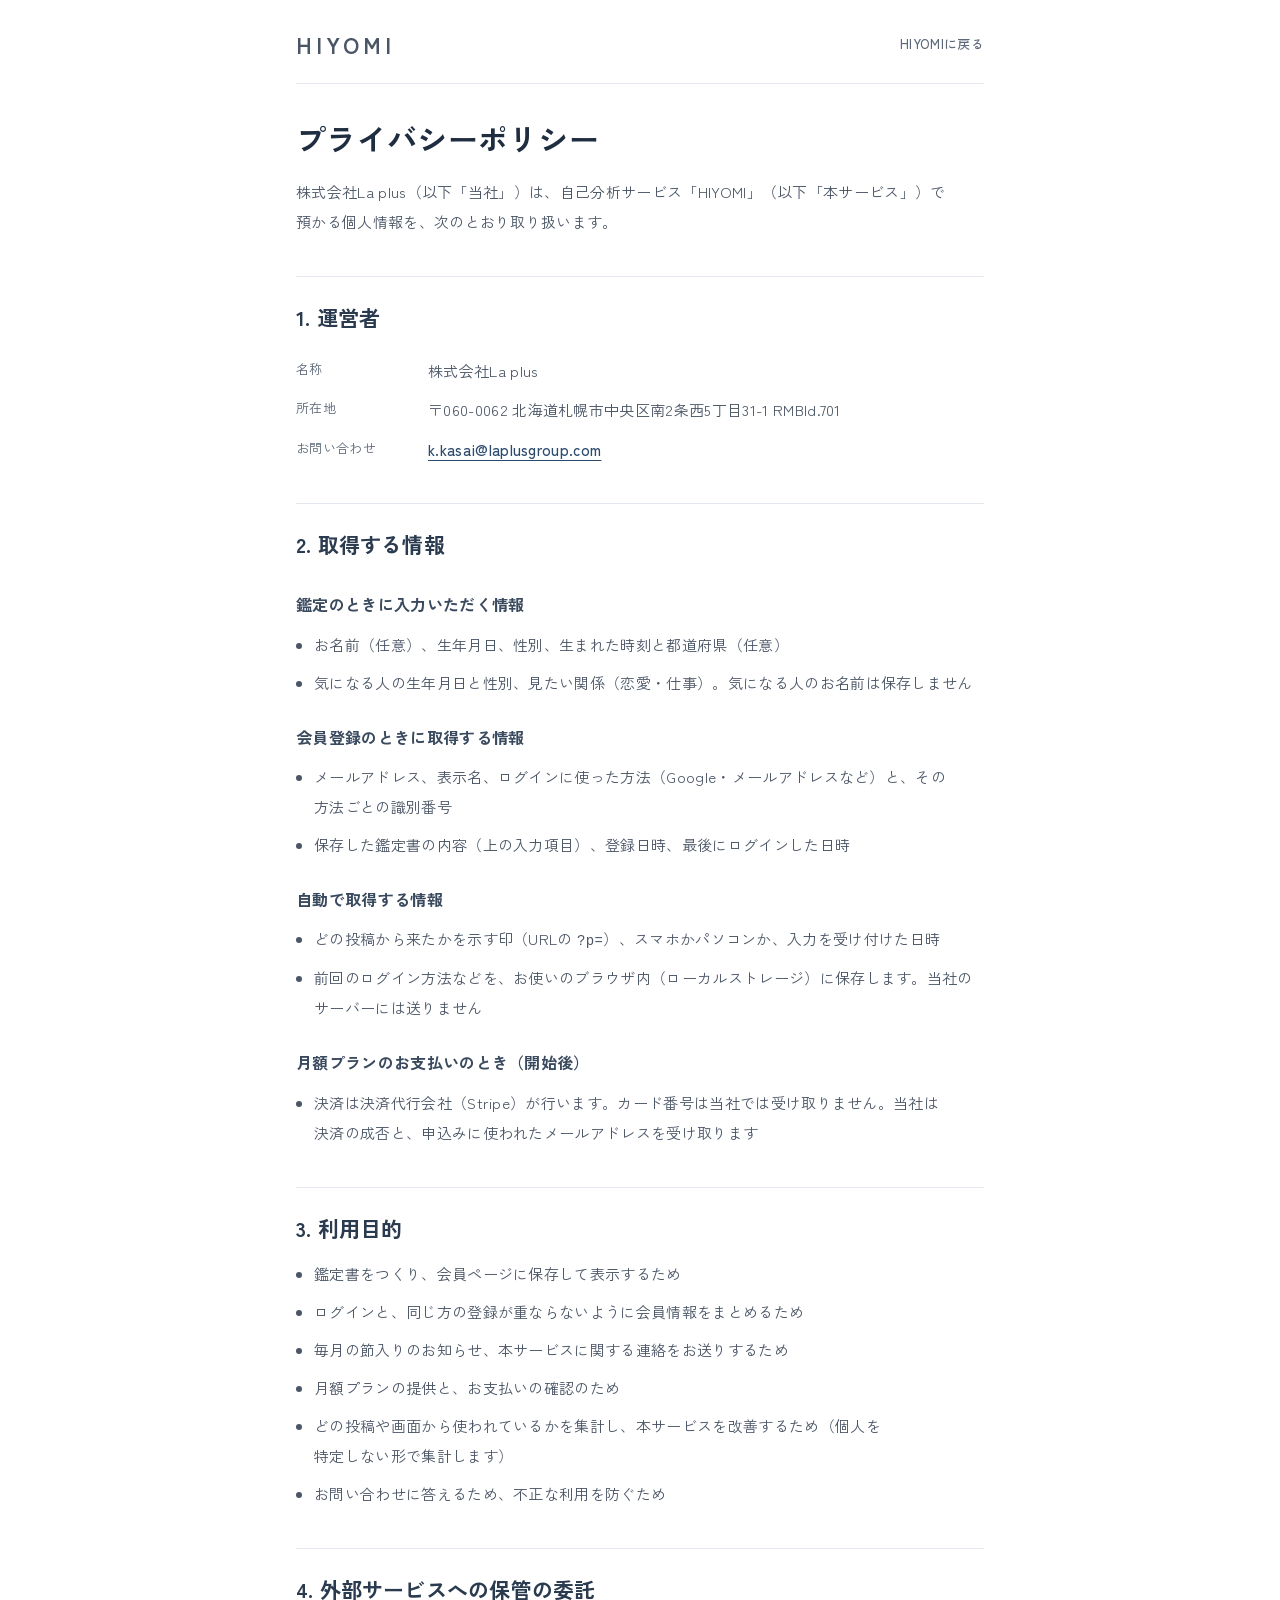
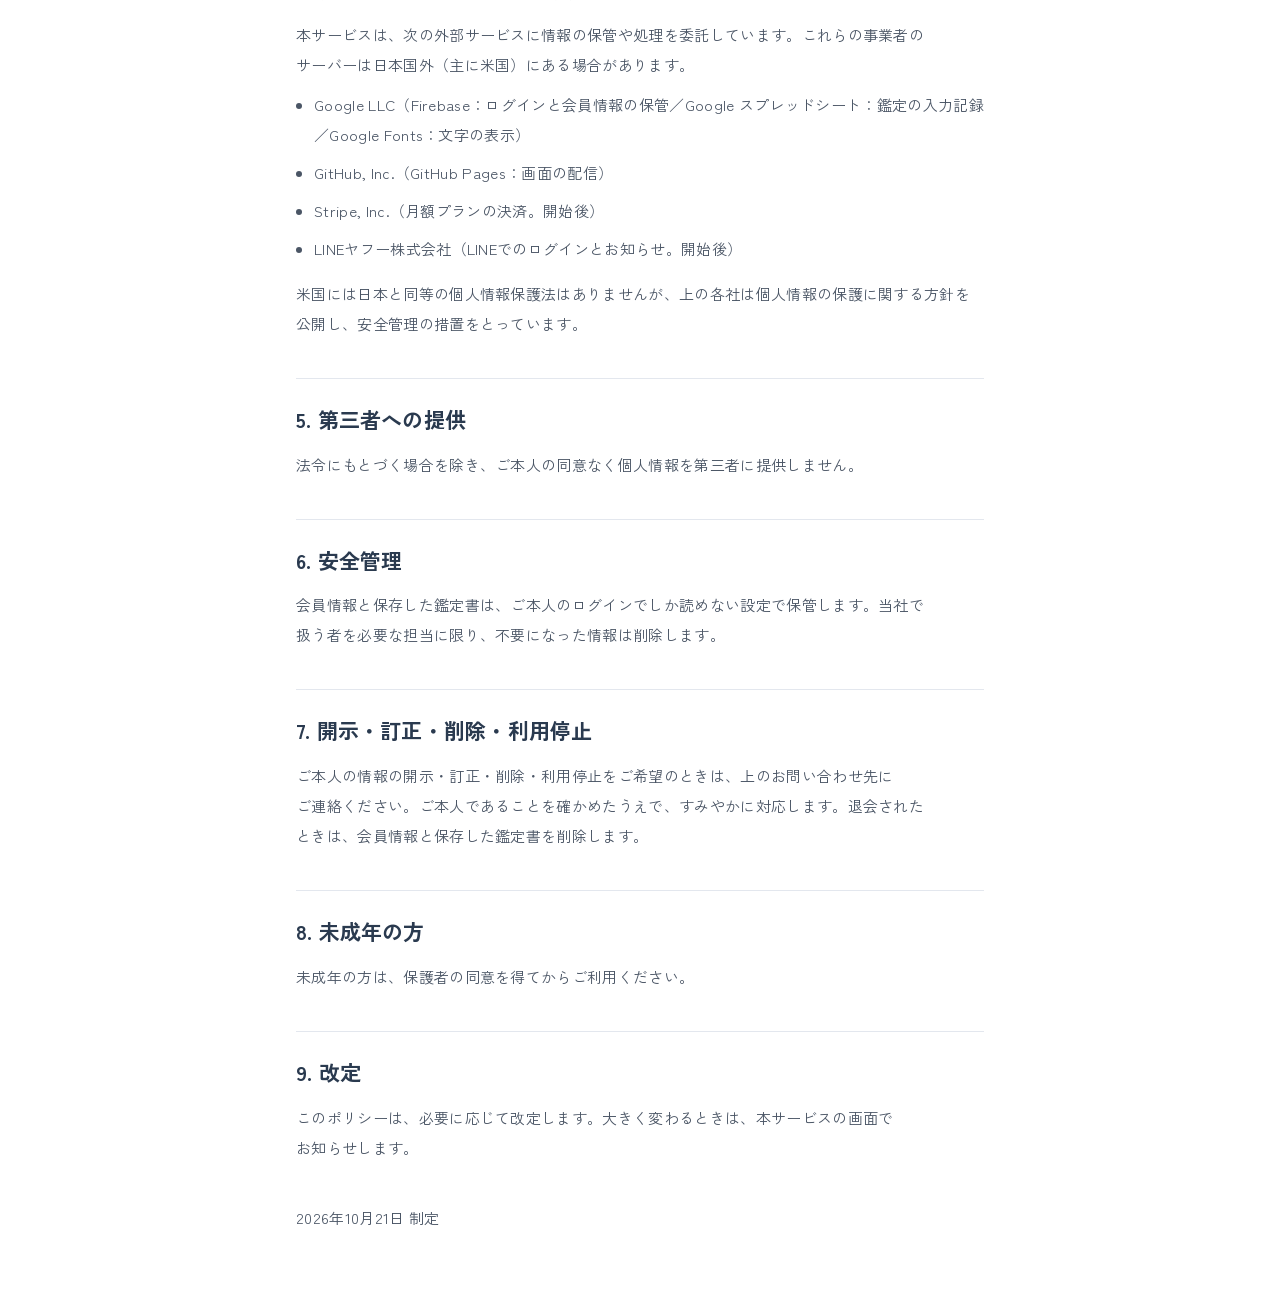
==== commit a7183dc1: "デザイン④を公開：鑑定レポート・相性比較・年表の読みやすさを改善" ====
--- a/privacy.html
+++ b/privacy.html
@@ -10,6 +10,7 @@
 <link href="https://fonts.googleapis.com/css2?family=Zen+Kaku+Gothic+New:wght@400;500;700&display=swap" rel="stylesheet">
 <link rel="stylesheet" href="assets/style.css">
 <link rel="stylesheet" href="assets/site-theme.css">
+<link rel="stylesheet" href="assets/kasai.css">
 </head>
 <body class="hiyomi-theme">
 <main class="wrap join policy">
--- a/assets/site-theme.css
+++ b/assets/site-theme.css
@@ -2,15 +2,15 @@
    入口・会員画面・ポリシーを、白と青緑の鑑定レポートに揃える。 */
 :root {
   --page: #fff;
-  --bg: #f1f6f5;
+  --bg: #f4f6fa;
   --paper: #fff;
-  --tint: #e9f1ef;
-  --text: #2d3d43;
-  --sub: #53666c;
-  --faint: #63777d;
-  --rule: #dce6e4;
-  --navy: #36777a;
-  --navy-dark: #245d61;
+  --tint: #eef3fa;
+  --text: #1f2a37;
+  --sub: #4a5565;
+  --faint: #5d6878;
+  --rule: #e3e7ee;
+  --navy: #2c4a6e;
+  --navy-dark: #213a58;
   --c: var(--navy);
   --t: var(--tint);
   --sans: 'Zen Kaku Gothic New', 'Hiragino Sans', 'Yu Gothic', sans-serif;
@@ -19,38 +19,38 @@
 }
 
 body.hiyomi-theme { background: #fff; color: var(--text); color-scheme: light; font-family: var(--sans); letter-spacing: .02em; line-height: 1.9; }
-.hiyomi-theme ::selection { background: #c6e2df; color: #173e44; }
-.hiyomi-theme :focus-visible { outline: 2px solid #36777a; outline-offset: 4px; }
+.hiyomi-theme ::selection { background: #d6e4f5; color: #1f2d40; }
+.hiyomi-theme :focus-visible { outline: 2px solid #2c4a6e; outline-offset: 4px; }
 .hiyomi-theme .wrap { background: #fff; }
-.hiyomi-theme .brand { color: #2d666d; font-family: var(--sans); font-size: 22px; font-weight: 700; letter-spacing: .18em; }
-.hiyomi-theme .eyebrow { color: #587479; font-size: 12px; font-weight: 500; letter-spacing: .06em; }
+.hiyomi-theme .brand { color: #23395a; font-family: var(--sans); font-size: 22px; font-weight: 700; letter-spacing: .18em; }
+.hiyomi-theme .eyebrow { color: #4a5f7d; font-size: 12px; font-weight: 500; letter-spacing: .06em; }
 
 /* 入口 */
 .hiyomi-theme .entry { max-width: 1160px; padding: 0 28px 70px; }
 .hiyomi-theme .entry-head { padding: 0; }
-.hiyomi-theme .entry-masthead { min-height: 84px; padding: 18px 0; gap: 24px; border-bottom: 1px solid #e3eae8; }
+.hiyomi-theme .entry-masthead { min-height: 84px; padding: 18px 0; gap: 24px; border-bottom: 1px solid #e3e7ee; }
 .hiyomi-theme .entry-masthead .brand { font-size: 22px; letter-spacing: .18em; }
-.hiyomi-theme .entry-masthead a { display: inline-flex; min-height: 44px; align-items: center; padding: 8px 0; font-size: 13px; text-decoration: none; color: #53666c; }
+.hiyomi-theme .entry-masthead a { display: inline-flex; min-height: 44px; align-items: center; padding: 8px 0; font-size: 13px; text-decoration: none; color: #4a5565; }
 .hiyomi-theme .entry-hero { display: grid; grid-template-columns: minmax(0,1fr) minmax(0,1.06fr); align-items: center; gap: 32px; padding: 52px 22px 48px; }
 .hiyomi-theme .entry-hero-copy { min-width: 0; }
 .hiyomi-theme .entry-head .eyebrow { margin: 0; }
-.hiyomi-theme .entry-head h1 { margin-top: 18px; font-family: var(--sans); font-size: clamp(34px,3.7vw,47px); font-weight: 700; line-height: 1.55; letter-spacing: .015em; color: #2e434a; text-wrap: balance; }
+.hiyomi-theme .entry-head h1 { margin-top: 18px; font-family: var(--sans); font-size: clamp(34px,3.7vw,47px); font-weight: 700; line-height: 1.55; letter-spacing: .015em; color: #1f2d40; text-wrap: balance; }
 .hiyomi-theme .entry-head h1 span { animation: none; }
-.hiyomi-theme .hero-emphasis { color: #36777a; }
-.hiyomi-theme .entry-head .lead { margin-top: 22px; font-size: 15px; line-height: 2; color: #53666c; animation: none; }
-.hiyomi-theme .hero-cta { min-height: 54px; max-width: 350px; margin-top: 28px; padding: 13px 21px; border: 1px solid #36777a; border-radius: 4px; background: #36777a; color: #fff; font-size: 16px; font-weight: 700; letter-spacing: .02em; }
-.hiyomi-theme .hero-cta:hover { background: #245d61; border-color: #245d61; }
-.hiyomi-theme .hero-note { max-width: 350px; margin-top: 9px; font-size: 12px; color: #63777d; }
+.hiyomi-theme .hero-emphasis { color: #2c4a6e; }
+.hiyomi-theme .entry-head .lead { margin-top: 22px; font-size: 15px; line-height: 2; color: #4a5565; animation: none; }
+.hiyomi-theme .hero-cta { min-height: 54px; max-width: 350px; margin-top: 28px; padding: 13px 21px; border: 1px solid #2c4a6e; border-radius: 4px; background: #2c4a6e; color: #fff; font-size: 16px; font-weight: 700; letter-spacing: .02em; }
+.hiyomi-theme .hero-cta:hover { background: #213a58; border-color: #213a58; }
+.hiyomi-theme .hero-note { max-width: 350px; margin-top: 9px; font-size: 12px; color: #5d6878; }
 .hiyomi-theme .entry-preview-links { justify-content: flex-start; gap: 8px 24px; margin-top: 18px; }
-.hiyomi-theme .entry-preview-links a { display: inline-flex; min-height: 44px; align-items: center; color: #36777a; font-size: 13px; padding: 5px 0; }
+.hiyomi-theme .entry-preview-links a { display: inline-flex; min-height: 44px; align-items: center; color: #2c4a6e; font-size: 13px; padding: 5px 0; }
 .hiyomi-theme .entry-illustration { min-width: 0; margin: 0; }
 .hiyomi-theme .entry-illustration img { display: block; width: 100%; height: auto; max-height: 390px; object-fit: contain; image-rendering: auto; mix-blend-mode: normal; }
 
 /* 神の一覧と入力欄は、内容ごとのまとまりで読み進める。 */
-.hiyomi-theme .gods { max-width: 840px; margin: 0 auto; padding: 21px 26px; background: #f1f6f5; }
-.hiyomi-theme .gods summary { min-height: 44px; font-family: var(--sans); font-size: 17px; font-weight: 700; color: #354e55; }
-.hiyomi-theme .gods summary small { color: #63777d; font-size: 12px; font-weight: 400; }
-.hiyomi-theme .gods-lead { margin-top: 20px; font-size: 14px; color: #53666c; }
+.hiyomi-theme .gods { max-width: 840px; margin: 0 auto; padding: 21px 26px; background: #f4f6fa; }
+.hiyomi-theme .gods summary { min-height: 44px; font-family: var(--sans); font-size: 17px; font-weight: 700; color: #2a3a4f; }
+.hiyomi-theme .gods summary small { color: #5d6878; font-size: 12px; font-weight: 400; }
+.hiyomi-theme .gods-lead { margin-top: 20px; font-size: 14px; color: #4a5565; }
 .hiyomi-theme .gods-grid { margin: 20px 0 0; gap: 10px; grid-template-columns: repeat(5,minmax(90px,1fr)); }
 .hiyomi-theme .gods-grid li { background: #fff; padding: 12px 7px; }
 .hiyomi-theme .gods-grid .el { font-family: var(--sans); font-size: 14px; }
@@ -58,87 +58,87 @@
 .hiyomi-theme .gods-grid small { font-size: 11px; }
 .hiyomi-theme #form { max-width: 640px; margin: 0 auto; padding-top: 60px; scroll-margin-top: 22px; }
 .hiyomi-theme .form-intro { margin-bottom: 35px; }
-.hiyomi-theme .form-intro h2 { margin-top: 9px; font-family: var(--sans); font-size: 29px; font-weight: 700; letter-spacing: .01em; color: #2e434a; }
-.hiyomi-theme .form-intro > p:last-child { margin-top: 10px; font-size: 15px; color: #63777d; }
+.hiyomi-theme .form-intro h2 { margin-top: 9px; font-family: var(--sans); font-size: 29px; font-weight: 700; letter-spacing: .01em; color: #1f2d40; }
+.hiyomi-theme .form-intro > p:last-child { margin-top: 10px; font-size: 15px; color: #5d6878; }
 .hiyomi-theme .entry fieldset { min-width: 0; margin: 0 0 38px; padding: 0; border: 0; border-radius: 0; background: #fff; }
-.hiyomi-theme .entry fieldset + fieldset { padding-top: 32px; border-top: 1px solid #dce6e4; }
-.hiyomi-theme .entry legend { float: none; padding: 0; margin-bottom: 20px; font-family: var(--sans); font-size: 20px; font-weight: 700; letter-spacing: .01em; color: #354e55; }
-.hiyomi-theme .entry .hint { margin: 0 0 23px; font-size: 14px; color: #63777d; }
-.hiyomi-theme .label { font-size: 14px; font-weight: 500; color: #40575e; }
-.hiyomi-theme .label em, .hiyomi-theme legend em { color: #73858a; font-size: 12px; }
+.hiyomi-theme .entry fieldset + fieldset { padding-top: 32px; border-top: 1px solid #e3e7ee; }
+.hiyomi-theme .entry legend { float: none; padding: 0; margin-bottom: 20px; font-family: var(--sans); font-size: 20px; font-weight: 700; letter-spacing: .01em; color: #2a3a4f; }
+.hiyomi-theme .entry .hint { margin: 0 0 23px; font-size: 14px; color: #5d6878; }
+.hiyomi-theme .label { font-size: 14px; font-weight: 500; color: #3a4656; }
+.hiyomi-theme .label em, .hiyomi-theme legend em { color: #6b7585; font-size: 12px; }
 .hiyomi-theme .entry .field { margin-bottom: 22px; }
-.hiyomi-theme .field small, .hiyomi-theme .more small { color: #63777d; font-size: 12px; line-height: 1.85; }
-.hiyomi-theme input:not([type]), .hiyomi-theme input[type=text], .hiyomi-theme input[type=email], .hiyomi-theme input[type=time], .hiyomi-theme select { min-width: 0; min-height: 52px; height: 52px; border: 1px solid #b9cbc9; border-radius: 4px; background-color: #fff; color: #2d3d43; font-size: 16px; }
+.hiyomi-theme .field small, .hiyomi-theme .more small { color: #5d6878; font-size: 12px; line-height: 1.85; }
+.hiyomi-theme input:not([type]), .hiyomi-theme input[type=text], .hiyomi-theme input[type=email], .hiyomi-theme input[type=time], .hiyomi-theme select { min-width: 0; min-height: 52px; height: 52px; border: 1px solid #c9d1dd; border-radius: 4px; background-color: #fff; color: #1f2a37; font-size: 16px; }
 .hiyomi-theme select { background-image: url("data:image/svg+xml,%3Csvg xmlns='http://www.w3.org/2000/svg' width='10' height='6'%3E%3Cpath d='M0 0l5 6 5-6z' fill='%2353666c'/%3E%3C/svg%3E"); }
-.hiyomi-theme input::placeholder { color: #76898e; }
-.hiyomi-theme .seg span { min-height: 52px; height: 52px; border: 1px solid #b9cbc9; border-radius: 4px; background: #fff; font-size: 15px; }
-.hiyomi-theme .seg input:checked + span { background: #e8f2ef; border-color: #36777a; color: #245d61; font-weight: 700; }
+.hiyomi-theme input::placeholder { color: #707b8b; }
+.hiyomi-theme .seg span { min-height: 52px; height: 52px; border: 1px solid #c9d1dd; border-radius: 4px; background: #fff; font-size: 15px; }
+.hiyomi-theme .seg input:checked + span { background: #eef3fa; border-color: #2c4a6e; color: #213a58; font-weight: 700; }
 .hiyomi-theme .more { margin-top: 28px; }
-.hiyomi-theme .submit { min-height: 56px; border-radius: 4px; padding: 14px 44px 14px 20px; background: #36777a; color: #fff; font-family: var(--sans); font-size: 16px; font-weight: 700; letter-spacing: .02em; }
-.hiyomi-theme .submit:hover { background: #245d61; }
-.hiyomi-theme .entry .sample-link { display: flex; min-height: 44px; justify-content: center; align-items: center; margin-top: 16px; color: #36777a; font-size: 14px; }
+.hiyomi-theme .submit { min-height: 56px; border-radius: 4px; padding: 14px 44px 14px 20px; background: #2c4a6e; color: #fff; font-family: var(--sans); font-size: 16px; font-weight: 700; letter-spacing: .02em; }
+.hiyomi-theme .submit:hover { background: #213a58; }
+.hiyomi-theme .entry .sample-link { display: flex; min-height: 44px; justify-content: center; align-items: center; margin-top: 16px; color: #2c4a6e; font-size: 14px; }
 .hiyomi-theme .entry-foot { gap: 8px 24px; margin-top: 24px; font-size: 12px; }
 .hiyomi-theme .entry-foot a { display: inline-flex; align-items: center; min-height: 44px; }
 
 /* 会員登録・ログイン・登録の復旧 */
 .hiyomi-theme .join { max-width: 600px; padding: 22px 34px 72px; }
-.hiyomi-theme .join .back { display: inline-flex; min-height: 44px; align-items: center; margin: 0; color: #63777d; font-size: 13px; text-decoration: none; }
-.hiyomi-theme .join .back:hover { color: #36777a; text-decoration: underline; }
-.hiyomi-theme .join .brand { margin-top: 24px; padding-bottom: 25px; border-bottom: 1px solid #e3eae8; font-size: 22px; }
-.hiyomi-theme .account-masthead { display: flex; align-items: center; justify-content: space-between; gap: 20px; min-height: 62px; padding-bottom: 17px; border-bottom: 1px solid #e3eae8; }
+.hiyomi-theme .join .back { display: inline-flex; min-height: 44px; align-items: center; margin: 0; color: #5d6878; font-size: 13px; text-decoration: none; }
+.hiyomi-theme .join .back:hover { color: #2c4a6e; text-decoration: underline; }
+.hiyomi-theme .join .brand { margin-top: 24px; padding-bottom: 25px; border-bottom: 1px solid #e3e7ee; font-size: 22px; }
+.hiyomi-theme .account-masthead { display: flex; align-items: center; justify-content: space-between; gap: 20px; min-height: 62px; padding-bottom: 17px; border-bottom: 1px solid #e3e7ee; }
 .hiyomi-theme .account-masthead .brand { flex: none; margin: 0; padding: 0; border: 0; }
 .hiyomi-theme .account-masthead .back { margin-left: auto; text-align: right; justify-content: flex-end; line-height: 1.6; }
-.hiyomi-theme .join h1 { margin-top: 30px; font-family: var(--sans); font-size: 32px; font-weight: 700; color: #2e434a; letter-spacing: .015em; line-height: 1.6; text-wrap: balance; }
-.hiyomi-theme .registration-label { margin-top: 19px; color: #36777a; font-size: 13px; font-weight: 700; }
-.hiyomi-theme .join .lead { margin-top: 15px; font-size: 15px; line-height: 2; color: #53666c; }
+.hiyomi-theme .join h1 { margin-top: 30px; font-family: var(--sans); font-size: 32px; font-weight: 700; color: #1f2d40; letter-spacing: .015em; line-height: 1.6; text-wrap: balance; }
+.hiyomi-theme .registration-label { margin-top: 19px; color: #2c4a6e; font-size: 13px; font-weight: 700; }
+.hiyomi-theme .join .lead { margin-top: 15px; font-size: 15px; line-height: 2; color: #4a5565; }
 .hiyomi-theme .providers { gap: 12px; margin-top: 27px; }
 .hiyomi-theme .pv { min-height: 54px; padding: 13px 18px; border-radius: 4px; font-family: var(--sans); font-size: 15px; font-weight: 500; line-height: 1.8; letter-spacing: .01em; }
 .hiyomi-theme .pv-line { background: #06c755; color: #fff; }
-.hiyomi-theme .pv-google { background: #fff; color: #3c4043; border-color: #c8d5d3; }
+.hiyomi-theme .pv-google { background: #fff; color: #3c4043; border-color: #c9d1dd; }
 .hiyomi-theme .pv-apple { background: #111; color: #fff; }
-.hiyomi-theme .pv-main, .hiyomi-theme .pv-mail { background: #36777a; color: #fff; border-color: #36777a; }
-.hiyomi-theme .pv-sub { background: #fff; color: #36777a; border-color: #b9cbc9; }
-.hiyomi-theme .pv-main:hover, .hiyomi-theme .pv-mail:hover { background: #245d61; }
+.hiyomi-theme .pv-main, .hiyomi-theme .pv-mail { background: #2c4a6e; color: #fff; border-color: #2c4a6e; }
+.hiyomi-theme .pv-sub { background: #fff; color: #2c4a6e; border-color: #c9d1dd; }
+.hiyomi-theme .pv-main:hover, .hiyomi-theme .pv-mail:hover { background: #213a58; }
 .hiyomi-theme .pv:has(.pv-last) { padding-right: 68px; }
-.hiyomi-theme .pv-last { color: #354e55; background: #fff; }
-.hiyomi-theme .pv-google .pv-last { background: #edf3f1; }
-.hiyomi-theme .join .mail { margin-top: 29px; padding-top: 26px; border-top: 1px solid #dce6e4; }
+.hiyomi-theme .pv-last { color: #2a3a4f; background: #fff; }
+.hiyomi-theme .pv-google .pv-last { background: #eef3fa; }
+.hiyomi-theme .join .mail { margin-top: 29px; padding-top: 26px; border-top: 1px solid #e3e7ee; }
 .hiyomi-theme .mail .pv { margin-top: 12px; }
-.hiyomi-theme .save-note, .hiyomi-theme .sent { padding: 18px 20px; background: #edf5f1; border-radius: 3px; color: #405b62; font-size: 14px; line-height: 1.9; }
-.hiyomi-theme .join-notes { margin-top: 29px; color: #63777d; font-size: 13px; line-height: 1.95; }
-.hiyomi-theme .join-notes a { color: #36777a; }
-.hiyomi-theme .recover-link { display: inline-flex; min-height: 44px; align-items: center; margin-top: 19px; color: #36777a; font-size: 13px; }
-.hiyomi-theme .separate { margin-top: 32px; color: #63777d; }
+.hiyomi-theme .save-note, .hiyomi-theme .sent { padding: 18px 20px; background: #eef3fa; border-radius: 3px; color: #3a4a5e; font-size: 14px; line-height: 1.9; }
+.hiyomi-theme .join-notes { margin-top: 29px; color: #5d6878; font-size: 13px; line-height: 1.95; }
+.hiyomi-theme .join-notes a { color: #2c4a6e; }
+.hiyomi-theme .recover-link { display: inline-flex; min-height: 44px; align-items: center; margin-top: 19px; color: #2c4a6e; font-size: 13px; }
+.hiyomi-theme .separate { margin-top: 32px; color: #5d6878; }
 .hiyomi-theme .separate summary { display: list-item; padding: 12px 0; min-height: 44px; font-size: 14px; }
 .hiyomi-theme .error { color: #a14735; }
 
 /* 保存済みの鑑定書 */
 .hiyomi-theme #mypage { max-width: 640px; }
-.hiyomi-theme .mp-next { margin-top: 28px; padding: 25px 26px; background: #edf4f2; border-radius: 0; }
-.hiyomi-theme .mp-label { color: #63777d; font-size: 13px; }
-.hiyomi-theme .mp-year { color: #36777a; font-family: var(--sans); font-size: 42px; font-weight: 700; letter-spacing: -.02em; }
-.hiyomi-theme .mp-title { margin-top: 7px; color: #354e55; font-family: var(--sans); font-size: 21px; font-weight: 700; letter-spacing: .01em; }
-.hiyomi-theme .mp-text { margin-top: 12px; font-size: 15px; color: #53666c; }
-.hiyomi-theme .mp-h { margin-top: 37px; font-family: var(--sans); font-size: 21px; font-weight: 700; color: #354e55; letter-spacing: .01em; }
-.hiyomi-theme .mp-list { gap: 0; margin-top: 16px; border-top: 1px solid #dce6e4; }
-.hiyomi-theme .mp-list a { padding: 21px 0; background: #fff; border-bottom: 1px solid #dce6e4; border-radius: 0; }
-.hiyomi-theme .mp-list b { font-family: var(--sans); color: #36777a; font-size: 18px; font-weight: 700; line-height: 1.7; }
-.hiyomi-theme .mp-list span { display: block; margin-top: 4px; color: #63777d; font-size: 13px; }
+.hiyomi-theme .mp-next { margin-top: 28px; padding: 25px 26px; background: #eef3fa; border-radius: 0; }
+.hiyomi-theme .mp-label { color: #5d6878; font-size: 13px; }
+.hiyomi-theme .mp-year { color: #2c4a6e; font-family: var(--sans); font-size: 42px; font-weight: 700; letter-spacing: -.02em; }
+.hiyomi-theme .mp-title { margin-top: 7px; color: #2a3a4f; font-family: var(--sans); font-size: 21px; font-weight: 700; letter-spacing: .01em; }
+.hiyomi-theme .mp-text { margin-top: 12px; font-size: 15px; color: #4a5565; }
+.hiyomi-theme .mp-h { margin-top: 37px; font-family: var(--sans); font-size: 21px; font-weight: 700; color: #2a3a4f; letter-spacing: .01em; }
+.hiyomi-theme .mp-list { gap: 0; margin-top: 16px; border-top: 1px solid #e3e7ee; }
+.hiyomi-theme .mp-list a { padding: 21px 0; background: #fff; border-bottom: 1px solid #e3e7ee; border-radius: 0; }
+.hiyomi-theme .mp-list b { font-family: var(--sans); color: #2c4a6e; font-size: 18px; font-weight: 700; line-height: 1.7; }
+.hiyomi-theme .mp-list span { display: block; margin-top: 4px; color: #5d6878; font-size: 13px; }
 .hiyomi-theme .mp-list a:hover b { text-decoration: underline; text-underline-offset: 4px; }
-.hiyomi-theme #mypage .sample-link { display: flex; min-height: 48px; justify-content: center; align-items: center; margin-top: 27px; color: #36777a; font-size: 14px; }
+.hiyomi-theme #mypage .sample-link { display: flex; min-height: 48px; justify-content: center; align-items: center; margin-top: 27px; color: #2c4a6e; font-size: 14px; }
 
 /* ポリシーは文章を追いやすい幅と見出しに。 */
 .hiyomi-theme .policy { max-width: 760px; padding: 22px 36px 76px; }
 .hiyomi-theme .policy h1 { font-size: 30px; letter-spacing: .01em; }
-.hiyomi-theme .policy h2 { margin-top: 39px; padding-top: 21px; border-top: 1px solid #e3eae8; color: #354e55; font-family: var(--sans); font-size: 21px; font-weight: 700; letter-spacing: .01em; }
-.hiyomi-theme .policy h3 { margin-top: 24px; color: #405b62; font-size: 16px; }
-.hiyomi-theme .policy p, .hiyomi-theme .policy ul { color: #53666c; font-size: 15px; line-height: 2; }
+.hiyomi-theme .policy h2 { margin-top: 39px; padding-top: 21px; border-top: 1px solid #e3e7ee; color: #2a3a4f; font-family: var(--sans); font-size: 21px; font-weight: 700; letter-spacing: .01em; }
+.hiyomi-theme .policy h3 { margin-top: 24px; color: #3a4a5e; font-size: 16px; }
+.hiyomi-theme .policy p, .hiyomi-theme .policy ul { color: #4a5565; font-size: 15px; line-height: 2; }
 .hiyomi-theme .policy li + li { margin-top: 8px; }
 .hiyomi-theme .policy-dl { display: grid; grid-template-columns: 110px minmax(0,1fr); gap: 11px 22px; margin-top: 19px; font-size: 15px; line-height: 1.9; }
-.hiyomi-theme .policy-dl dt { margin: 0; font-size: 13px; color: #63777d; }
-.hiyomi-theme .policy-dl dd { margin: 0; color: #53666c; }
-.hiyomi-theme .policy-date { color: #73858a; font-size: 13px; }
-.hiyomi-theme .toast { background: #2d3d43; color: #fff; font-family: var(--sans); border-radius: 4px; }
+.hiyomi-theme .policy-dl dt { margin: 0; font-size: 13px; color: #5d6878; }
+.hiyomi-theme .policy-dl dd { margin: 0; color: #4a5565; }
+.hiyomi-theme .policy-date { color: #6b7585; font-size: 13px; }
+.hiyomi-theme .toast { background: #1f2a37; color: #fff; font-family: var(--sans); border-radius: 4px; }
 .hiyomi-theme .submit::after, .hiyomi-theme .line-btn::after, .hiyomi-theme .mini-line::after { content: '→'; background: none; border: 0; border-radius: 0; width: 24px; font-family: var(--sans); font-size: 22px; font-weight: 400; color: currentColor; }
 
 @media (max-width: 760px) {
--- a/assets/kasai.css
+++ b/assets/kasai.css
@@ -0,0 +1,772 @@
+/* HIYOMI デザイン④（Codex仕上げ 2026-10-26）。デザイン③を継承し、末尾に④の調整を集約。
+   白地のレポート。操作は紺、内容の種類はパステル5色で見分ける。
+   色の割り当て：稼ぐ＝ピンク、表現＝黄、学ぶ＝青、まとめる＝ラベンダー、自立＝ミント。
+   章も同じ5色＋グレーで塗り分け、同じ色が同じ意味になるようにする。 */
+body.hiyomi-theme {
+  --ink: #1f2a37;
+  --sub: #4a5565;
+  --faint: #5d6878;
+  --rule: #e3e7ee;
+  --navy: #2c4a6e;
+  --navy-dark: #213a58;
+  --blue: #e4eefb;     --blue-ink: #2b5a8c;     --blue-bar: #7fa6d6;
+  --pink: #fce7e4;     --pink-ink: #9c4135;     --pink-bar: #e8a096;
+  --yellow: #fbf1d2;   --yellow-ink: #6f5410;   --yellow-bar: #dfbb55;
+  --mint: #def3e9;     --mint-ink: #276650;     --mint-bar: #7cc3a3;
+  --lavender: #ece7f9; --lavender-ink: #56479a; --lavender-bar: #ab9ce0;
+  --gray: #eef1f5;     --gray-ink: #3a4a5e;
+  color: var(--ink);
+}
+.hiyomi-theme .brand { color: var(--navy); }
+
+/* ---------- 入口 ---------- */
+.hiyomi-theme .entry-masthead { justify-content: flex-start; gap: 18px; border-bottom-color: var(--rule); }
+.hiyomi-theme .entry-masthead .brand { color: var(--navy); }
+.hiyomi-theme .masthead-label { color: var(--faint); font-size: 12px; letter-spacing: .06em; }
+.hiyomi-theme .entry-masthead a { margin-left: auto; }
+.hiyomi-theme .entry-hero { grid-template-columns: minmax(0,1.05fr) minmax(0,.95fr); align-items: start; gap: 56px; padding: 56px 0 64px; }
+.hiyomi-theme .entry-head .eyebrow { color: var(--blue-ink); font-weight: 700; letter-spacing: .06em; }
+.hiyomi-theme .entry-head h1 { margin-top: 14px; color: var(--ink); font-size: clamp(28px,2.9vw,37px); line-height: 1.6; }
+.hiyomi-theme .entry-head h1 span { display: block; }
+.hiyomi-theme .entry-head .lead { max-width: 30em; margin-top: 20px; color: var(--sub); font-size: 15px; word-break: keep-all; overflow-wrap: anywhere; }
+
+.hiyomi-theme .choose-label { margin-top: 34px; color: var(--ink); font-size: 14px; font-weight: 700; }
+.hiyomi-theme .mode-choices { display: grid; grid-template-columns: repeat(2,minmax(0,1fr)); gap: 12px; margin-top: 12px; }
+.hiyomi-theme .mode-choice { display: flex; flex-direction: column; align-items: flex-start; gap: 4px; padding: 18px 20px 16px; border: 1px solid #c9d1dd; border-radius: 8px; background: #fff; color: var(--ink); font-family: var(--sans); text-align: left; cursor: pointer; }
+.hiyomi-theme .mode-solo:hover, .hiyomi-theme .mode-solo[aria-pressed=true] { border-color: var(--blue-ink); background: var(--blue); }
+.hiyomi-theme .mode-pair:hover, .hiyomi-theme .mode-pair[aria-pressed=true] { border-color: var(--pink-ink); background: var(--pink); }
+.hiyomi-theme .mode-meta { padding: 1px 9px; border-radius: 3px; font-size: 11px; font-weight: 700; line-height: 1.7; }
+.hiyomi-theme .mode-solo .mode-meta { background: var(--blue); color: var(--blue-ink); }
+.hiyomi-theme .mode-pair .mode-meta { background: var(--pink); color: var(--pink-ink); }
+.hiyomi-theme .mode-solo:hover .mode-meta, .hiyomi-theme .mode-solo[aria-pressed=true] .mode-meta,
+.hiyomi-theme .mode-pair:hover .mode-meta, .hiyomi-theme .mode-pair[aria-pressed=true] .mode-meta { background: #fff; }
+.hiyomi-theme .mode-title { margin-top: 6px; font-size: 17px; font-weight: 700; line-height: 1.5; }
+.hiyomi-theme .mode-text { color: var(--sub); font-size: 13px; line-height: 1.75; word-break: keep-all; overflow-wrap: anywhere; }
+
+/* 見本の紙面。実際の鑑定（1992-04-18・女性）の計算値をそのまま載せている */
+.hiyomi-theme .report-sample { padding: 26px 26px 22px; border: 1px solid var(--rule); border-radius: 10px; background: #fff; }
+.hiyomi-theme .sample-head { display: flex; flex-wrap: wrap; justify-content: space-between; align-items: baseline; gap: 4px 16px; padding-bottom: 14px; border-bottom: 1px solid var(--rule); }
+.hiyomi-theme .sample-doc { color: var(--navy); font-size: 14px; font-weight: 700; letter-spacing: .06em; }
+.hiyomi-theme .sample-doc small { margin-left: 8px; padding: 1px 8px; border-radius: 3px; background: var(--gray); color: var(--gray-ink); font-size: 11px; font-weight: 500; letter-spacing: .04em; }
+.hiyomi-theme .sample-who { color: var(--faint); font-size: 12px; }
+.hiyomi-theme .sample-kicker { margin-top: 18px; color: var(--faint); font-size: 12px; }
+.hiyomi-theme .sample-type { margin-top: 2px; color: var(--ink); font-size: 26px; font-weight: 700; line-height: 1.5; }
+.hiyomi-theme .sample-label { margin-top: 20px; color: var(--ink); font-size: 13px; font-weight: 700; }
+.hiyomi-theme .sample-label small { margin-left: 8px; color: var(--faint); font-size: 11px; font-weight: 400; }
+.hiyomi-theme .sample-chapters { display: grid; grid-template-columns: repeat(2,minmax(0,1fr)); gap: 6px 18px; margin: 10px 0 0; padding: 0; list-style: none; counter-reset: ch; }
+.hiyomi-theme .sample-chapters li { counter-increment: ch; display: flex; align-items: center; gap: 9px; color: var(--sub); font-size: 13px; line-height: 1.6; word-break: keep-all; }
+.hiyomi-theme .sample-chapters li::before { content: counter(ch); flex: none; display: inline-flex; align-items: center; justify-content: center; width: 20px; height: 20px; border-radius: 50%; font-size: 11px; font-weight: 700; }
+.hiyomi-theme .c-blue::before { background: var(--blue); color: var(--blue-ink); }
+.hiyomi-theme .c-yellow::before { background: var(--yellow); color: var(--yellow-ink); }
+.hiyomi-theme .c-mint::before { background: var(--mint); color: var(--mint-ink); }
+.hiyomi-theme .c-pink::before { background: var(--pink); color: var(--pink-ink); }
+.hiyomi-theme .c-lavender::before { background: var(--lavender); color: var(--lavender-ink); }
+.hiyomi-theme .c-gray::before { background: var(--gray); color: var(--gray-ink); }
+.hiyomi-theme .sample-links { display: flex; flex-wrap: wrap; gap: 4px 22px; margin-top: 16px; }
+.hiyomi-theme .sample-links a { display: inline-flex; align-items: center; min-height: 40px; color: var(--navy); font-size: 13px; font-weight: 500; }
+
+/* 入力。個人は1名分、相性は2名分を横に並べる */
+.hiyomi-theme #form { max-width: 640px; padding-top: 8px; scroll-margin-top: 16px; }
+.hiyomi-theme #form[data-mode=pair] { max-width: 1000px; }
+.hiyomi-theme #form:not([data-mode=pair]) .only-pair, .hiyomi-theme #form[data-mode=pair] .only-solo { display: none; }
+.hiyomi-theme .form-intro { margin-bottom: 26px; padding-top: 40px; border-top: 1px solid var(--rule); }
+.hiyomi-theme .form-intro h2 { margin-top: 22px; color: var(--ink); font-size: 26px; }
+.hiyomi-theme .form-intro > p:last-child { color: var(--sub); }
+.hiyomi-theme .mode-switch { display: inline-grid; grid-template-columns: 1fr 1fr; padding: 4px; border-radius: 8px; background: var(--gray); }
+.hiyomi-theme .mode-switch button { min-width: 128px; min-height: 42px; padding: 6px 18px; border: 0; border-radius: 6px; background: none; color: var(--sub); font-family: var(--sans); font-size: 14px; font-weight: 500; cursor: pointer; }
+.hiyomi-theme .mode-switch button[aria-pressed=true] { background: var(--navy); color: #fff; font-weight: 700; }
+.hiyomi-theme .form-people { display: grid; gap: 20px; }
+.hiyomi-theme #form[data-mode=pair] .form-people { grid-template-columns: repeat(2,minmax(0,1fr)); align-items: start; }
+.hiyomi-theme .entry fieldset.person { margin: 0; padding: 0; border: 0; background: #fff; }
+.hiyomi-theme #form[data-mode=pair] fieldset.person { padding: 22px 24px 6px; border-radius: 10px; }
+.hiyomi-theme #form[data-mode=pair] .person-me { background: var(--blue); }
+.hiyomi-theme #form[data-mode=pair] .person-partner { background: var(--pink); }
+.hiyomi-theme .entry fieldset.person legend { float: left; width: 100%; margin-bottom: 18px; padding: 0; color: var(--ink); font-size: 18px; line-height: 1.6; }
+.hiyomi-theme #form[data-mode=pair] .person-me legend { color: var(--blue-ink); }
+.hiyomi-theme #form[data-mode=pair] .person-partner legend { color: var(--pink-ink); }
+.hiyomi-theme fieldset.person legend + * { clear: both; }
+.hiyomi-theme input:not([type]), .hiyomi-theme input[type=time], .hiyomi-theme select, .hiyomi-theme .seg span { border-color: #c9d1dd; }
+.hiyomi-theme .seg input:checked + span { background: var(--navy); border-color: var(--navy); color: #fff; }
+.hiyomi-theme .more-detail { margin: 2px 0 18px; }
+.hiyomi-theme .more-detail > summary { display: inline-flex; align-items: center; gap: 8px; min-height: 44px; color: var(--navy); font-size: 14px; font-weight: 500; cursor: pointer; list-style: none; }
+.hiyomi-theme .more-detail > summary::-webkit-details-marker { display: none; }
+.hiyomi-theme .more-detail > summary::after { content: '＋'; color: var(--faint); }
+.hiyomi-theme .more-detail[open] > summary::after { content: '－'; }
+.hiyomi-theme .more-detail > summary em { color: var(--faint); font-size: 12px; font-style: normal; font-weight: 400; }
+.hiyomi-theme .more-detail .more { margin-top: 10px; }
+.hiyomi-theme .form-actions { max-width: 640px; margin: 12px auto 0; }
+.hiyomi-theme .submit { width: 100%; background: var(--navy); }
+.hiyomi-theme .submit::after, .hiyomi-theme .line-btn::after, .hiyomi-theme .mini-line::after { line-height: 30px; text-align: center; }
+.hiyomi-theme .submit:hover { background: var(--navy-dark); }
+.hiyomi-theme .submit-note { margin-top: 10px; color: var(--faint); font-size: 12px; text-align: center; }
+
+.hiyomi-theme .about-report { max-width: 1000px; margin: 72px auto 0; padding-top: 40px; border-top: 1px solid var(--rule); }
+.hiyomi-theme .about-report h2 { color: var(--ink); font-size: 20px; font-weight: 700; }
+.hiyomi-theme .about-report dl { display: grid; gap: 18px; margin: 20px 0 0; }
+.hiyomi-theme .about-report dl > div { display: grid; grid-template-columns: 9em minmax(0,1fr); gap: 4px 24px; }
+.hiyomi-theme .about-report dt { color: var(--ink); font-size: 14px; font-weight: 700; }
+.hiyomi-theme .about-report dd { margin: 0; color: var(--sub); font-size: 14px; line-height: 1.9; }
+.hiyomi-theme .about-report a { color: var(--navy); }
+.hiyomi-theme .entry > .entry-foot { display: flex; justify-content: center; margin-top: 28px; }
+.hiyomi-theme .entry-foot a { color: var(--sub); }
+
+/* ---------- 鑑定レポート ---------- */
+#result .profile-masthead .profile-brand { color: var(--navy); }
+#result .profile-hero { background: var(--blue); border-radius: 10px; }
+#result .profile-kicker { color: var(--blue-ink); font-weight: 700; }
+#result .profile-hero h1 { color: var(--ink); }
+#result .profile-tags span { background: #fff; color: var(--blue-ink); }
+#result .profile-hero .reading-link { color: var(--navy); }
+
+#result .chapter-number { border: 0; font-weight: 700; }
+#result #sec-seikaku .chapter-number { color: var(--blue-ink); }
+#result #sec-kachikan .chapter-number { color: var(--yellow-ink); }
+#result #sec-tsuyomi .chapter-number { color: var(--mint-ink); }
+#result #sec-relations .chapter-number { color: var(--pink-ink); }
+#result #sec-nenpyo .chapter-number { color: var(--lavender-ink); }
+#result #sec-meishiki .chapter-number { color: var(--gray-ink); }
+#result #sec-korekara .chapter-number { color: var(--blue-ink); }
+#result #sec-kachikan, #result #sec-relations { background: #fff; }
+
+
+#result .faces { display: grid; grid-template-columns: repeat(2,minmax(0,1fr)); gap: 14px; margin-top: 24px; }
+#result .face { padding: 20px 22px 18px; border-radius: 8px; }
+#result .face-front { background: var(--blue); }
+#result .face-back { background: var(--lavender); }
+#result .face h3 { margin: 0; font-size: 18px; }
+#result .face-front h3 { color: var(--blue-ink); }
+#result .face-back h3 { color: var(--lavender-ink); }
+#result .face-sub { margin-top: 2px; color: var(--faint); font-size: 12px; }
+#result .face-text { margin-top: 12px; color: var(--ink); font-size: 15px; line-height: 1.95; }
+#result .face .basis { margin-top: 12px; color: var(--faint); font-size: 12px; }
+
+#result .insight-block h3, #result .insight-grid h3 { color: var(--ink); }
+#result .insight-strength, #result .insight-care { padding: 18px 20px; border-radius: 8px; }
+#result .insight-strength { background: var(--yellow); }
+#result .insight-care { background: var(--gray); }
+#result .current-flow { background: var(--mint); border-radius: 8px; }
+#result .current-flow .profile-kicker, #result .current-flow .flow-period { color: var(--mint-ink); }
+
+#result #sec-aisho { border-top-color: var(--rule); }
+#result .report-verdict { background: var(--pink); border-radius: 8px; }
+#result .verdict-label { color: var(--pink-ink); font-weight: 700; }
+#result .report-verdict .conclusion { color: var(--ink); }
+#result .pair-viewpoints { background: #fff; border: 1px solid var(--rule); border-radius: 8px; }
+#result .pair figcaption b { color: var(--ink); }
+
+/* 年表は時間の流れをラベンダーでつなぎ、今年だけ面で示す */
+#result .tl > .tl-year::before { background: var(--lavender-bar); }
+#result .tl > .tl-year:not(:last-child)::after { background: #dcd5f2; }
+#result .tl-year .node { color: var(--ink); }
+#result .tl > .tl-now::before { background: var(--lavender-ink); }
+#result .tl-now .year-content { background: var(--lavender); border-radius: 8px; }
+#result .year-current { background: var(--lavender); color: var(--lavender-ink); }
+#result .tl-now .year-current { background: #fff; }
+#result .year-notes { background: var(--gray); border-radius: 6px; }
+#result .year-feedback .hit button { border-color: #c9d1dd; }
+#result .year-feedback .hit button[aria-pressed=true] { background: var(--navy); border-color: var(--navy); }
+#result .tally b { color: var(--lavender-ink); }
+
+#result .summary { background: var(--yellow); border-radius: 10px; }
+#result .summary h2, #result .summary .big { color: var(--ink); }
+#result .locked, #result #sec-korekara .locked { background: var(--blue); border-radius: 10px; }
+#result .locked h3, #result .locked .price b { color: var(--ink); }
+#result .mini-line { background: var(--navy); border-radius: 4px; }
+#result #toc { border-color: var(--rule); border-radius: 8px; }
+#result #toc a[data-sec].on { background: var(--blue); color: var(--blue-ink); }
+
+/* ---------- 会員・登録画面 ---------- */
+.hiyomi-theme .mp-next { background: var(--lavender); border-radius: 8px; }
+.hiyomi-theme .mp-year { color: var(--lavender-ink); }
+.hiyomi-theme .save-note, .hiyomi-theme .sent { background: var(--mint); color: var(--mint-ink); }
+.hiyomi-theme .registration-label { color: var(--navy); }
+
+@media (max-width: 900px) {
+  .hiyomi-theme .entry-hero { grid-template-columns: minmax(0,1fr); gap: 36px; padding: 36px 0 44px; }
+  .hiyomi-theme #form[data-mode=pair] .form-people { grid-template-columns: minmax(0,1fr); }
+  #result .profile-hero { border-radius: 0; }
+  #result .summary, #result .locked { border-radius: 0; }
+}
+@media (max-width: 760px) {
+  .hiyomi-theme .masthead-label { display: none; }
+  .hiyomi-theme .entry-head h1 { font-size: 30px; }
+  .hiyomi-theme .choose-label { margin-top: 28px; }
+  .hiyomi-theme .mode-choices { grid-template-columns: minmax(0,1fr); gap: 10px; }
+  .hiyomi-theme .mode-choice { padding: 16px 18px 14px; }
+  .hiyomi-theme .about-report { margin-top: 56px; padding-top: 32px; }
+  .hiyomi-theme .about-report dl > div { grid-template-columns: minmax(0,1fr); }
+  .hiyomi-theme .report-sample { padding: 20px 18px 16px; }
+  .hiyomi-theme .sample-type { font-size: 22px; }
+  .hiyomi-theme .sample-chapters { grid-template-columns: repeat(2,minmax(0,1fr)); }
+  .hiyomi-theme .mode-switch { display: grid; width: 100%; }
+  .hiyomi-theme .mode-switch button { min-width: 0; }
+  .hiyomi-theme .form-intro h2 { font-size: 22px; }
+  .hiyomi-theme #form[data-mode=pair] fieldset.person { padding: 20px 18px 4px; }
+  #result .faces { grid-template-columns: minmax(0,1fr); gap: 10px; }
+  #result .face { padding: 18px 18px 16px; }
+}
+
+/* ---------- 冒頭の1枚（レポートシート） ---------- */
+#result .report-sheet { padding: 30px 30px 28px; border: 1px solid var(--rule); border-radius: 12px; background: #fff; scroll-margin-top: 24px; }
+#result .sheet-head { display: grid; grid-template-columns: auto minmax(0,1fr); align-items: center; gap: 8px 28px; padding-bottom: 20px; border-bottom: 2px solid var(--navy); }
+#result .sheet-title { margin: 0; color: var(--navy); font-size: 28px; font-weight: 700; letter-spacing: .04em; line-height: 1.4; }
+#result .sheet-desc { color: var(--sub); font-size: 13px; line-height: 1.85; }
+#result .sheet-grid { display: grid; grid-template-columns: minmax(0,1.15fr) minmax(0,.85fr); gap: 28px; margin-top: 24px; }
+#result .sheet-main, #result .sheet-side { min-width: 0; }
+#result .sheet-label { color: var(--ink); font-size: 13px; font-weight: 700; }
+#result .sheet-label small { margin-left: 8px; color: var(--faint); font-size: 11px; font-weight: 400; }
+#result .sheet-type { padding: 20px 22px; border: 2px solid var(--navy); border-radius: 8px; }
+#result .sheet-type .sheet-label { color: var(--faint); font-size: 12px; font-weight: 500; }
+#result .sheet-type-name { margin-top: 2px; color: var(--navy); font-size: 32px; font-weight: 700; line-height: 1.45; word-break: keep-all; overflow-wrap: anywhere; }
+#result .sheet-type-lead { margin-top: 8px; color: var(--sub); font-size: 14px; line-height: 1.85; }
+#result .sheet-type .profile-tags span { background: var(--blue); color: var(--blue-ink); }
+#result .sheet-info { display: grid; gap: 2px; margin: 18px 0 0; font-size: 13px; }
+#result .sheet-info > div { display: grid; grid-template-columns: 6.5em minmax(0,1fr); }
+#result .sheet-info dt { padding: 8px 10px; background: var(--navy); color: #fff; font-weight: 700; }
+#result .sheet-info dd { margin: 0; padding: 8px 12px; background: var(--gray); color: var(--ink); line-height: 1.7; }
+#result .sheet-art { display: block; width: 100%; height: auto; max-height: 220px; object-fit: contain; margin: 0 0 18px; mix-blend-mode: darken; }
+#result .sheet-points { display: grid; gap: 8px; margin: 10px 0 0; padding: 0; list-style: none; }
+#result .sheet-points a { display: block; padding: 12px 14px 11px; border-radius: 8px; color: var(--ink); text-decoration: none; }
+#result .pt-label { display: inline-block; padding: 0 7px; border-radius: 3px; background: var(--navy); color: #fff; font-size: 11px; font-weight: 700; line-height: 1.8; }
+#result .sheet-points b { display: block; margin-top: 6px; font-size: 14px; font-weight: 700; line-height: 1.7; }
+#result .pt-more { display: inline-block; margin-top: 4px; color: var(--navy); font-size: 12px; text-decoration: underline; text-underline-offset: 3px; }
+#result .pt-kachikan a { background: var(--yellow); }
+#result .pt-relations a { background: var(--pink); }
+#result .pt-seikaku a { background: var(--blue); }
+#result .pt-nenpyo a { background: var(--lavender); }
+#result .pt-tsuyomi a { background: var(--mint); }
+#result .sheet-points a:hover b { text-decoration: underline; text-underline-offset: 3px; }
+
+/* ---------- 鑑定書までのつなぎ ---------- */
+body.is-loading { overflow: hidden; }
+.loading { position: fixed; inset: 0; z-index: 100; display: flex; align-items: center; justify-content: center; padding: 24px; background: #fff; }
+.loading[hidden] { display: none; }
+.loading-inner { width: min(540px, 100%); }
+.loading-brand { color: var(--navy); font-size: 18px; font-weight: 700; letter-spacing: .18em; }
+.loading-title { margin-top: 10px; color: var(--ink); font-size: 20px; font-weight: 700; line-height: 1.6; }
+.loading-bar { height: 4px; margin-top: 18px; border-radius: 2px; background: var(--rule); overflow: hidden; }
+.loading-bar i { display: block; width: 0; height: 100%; background: var(--navy); transition: width .6s ease; }
+.loading-steps { margin: 14px 0 0; padding: 0; list-style: none; }
+.loading-steps li { padding: 13px 0; border-bottom: 1px solid var(--rule); animation: ls-in .45s ease both; }
+.ls-label { display: flex; align-items: center; gap: 10px; color: var(--sub); font-size: 13px; }
+.ls-label::before { content: ''; flex: none; width: 10px; height: 10px; border: 2px solid var(--navy); border-radius: 50%; animation: ls-pulse 1s ease-in-out infinite; }
+.loading-steps li.done .ls-label::before { background: var(--navy); animation: none; }
+.ls-value { margin-top: 5px; padding-left: 20px; color: var(--ink); font-size: 15px; font-weight: 500; line-height: 1.75; }
+.loading-skip { display: block; min-height: 44px; margin: 14px 0 0 auto; padding: 8px 4px; border: 0; background: none; color: var(--navy); font-family: var(--sans); font-size: 13px; text-decoration: underline; text-underline-offset: 3px; cursor: pointer; }
+@keyframes ls-in { from { opacity: 0; transform: translateY(6px); } to { opacity: 1; transform: none; } }
+@keyframes ls-pulse { 50% { opacity: .3; } }
+@media (prefers-reduced-motion: reduce) {
+  .loading-steps li, .ls-label::before { animation: none; }
+  .loading-bar i { transition: none; }
+}
+
+/* ---------- 年表：中央の線に年を置き、出来事を左右交互に ---------- */
+#result #sec-nenpyo .tl { position: relative; }
+@media (min-width: 621px) {
+  #result #sec-nenpyo .tl::before { content: ''; position: absolute; left: 50%; top: 0; bottom: 0; width: 2px; margin-left: -1px; background: var(--navy); }
+  #result .tl > .tl-year { padding: 0 0 26px !important; }
+  #result .tl > .tl-year::before, #result .tl > .tl-year:not(:last-child)::after { display: none; }
+  #result .tl .year-heading { grid-template-columns: minmax(0,1fr) 124px minmax(0,1fr); gap: 0; align-items: start; }
+  #result .tl .year-date { grid-column: 2; grid-row: 1; position: relative; z-index: 1; display: flex; flex-direction: column; align-items: center; gap: 4px; padding-top: 18px; }
+  #result .tl-year .node { padding: 3px 12px; background: var(--navy); color: #fff; font-size: 21px; letter-spacing: .04em; line-height: 1.4; }
+  #result .tl-year .node small { color: #fff; }
+  #result .year-age { margin: 0; padding: 0 4px; background: #fff; font-size: 12px; }
+  #result .year-current { margin: 0; }
+  #result .year-future { padding: 4px 10px; background: var(--navy); color: #fff; font-size: 13px; font-weight: 700; }
+  #result .tl .year-content { position: relative; grid-row: 1; padding: 18px 20px 14px; background: var(--gray); border-radius: 12px; }
+  #result .tl > .tl-year:nth-child(odd) .year-content { grid-column: 3; }
+  #result .tl > .tl-year:nth-child(even) .year-content { grid-column: 1; }
+  #result .tl .year-content::before { content: ''; position: absolute; top: 33px; width: 20px; border-top: 2px dotted var(--navy); }
+  #result .tl > .tl-year:nth-child(odd) .year-content::before { left: -20px; }
+  #result .tl > .tl-year:nth-child(even) .year-content::before { right: -20px; }
+  #result .tl-now .year-content { margin-top: 0; background: var(--lavender); }
+  #result .tl-year h3 { font-size: 17px; }
+  #result .tl-year .year-lead { font-size: 14px; }
+  #result .year-notes { display: block; background: #fff; }
+  #result .year-detail .photo { margin-top: 14px; }
+  #result .year-feedback .hit { width: 100%; }
+  #result .year-feedback .hit button { flex: 1; min-width: 0; background: #fff; }
+  #result .tally { padding-left: 0; text-align: center; }
+}
+@media (max-width: 620px) {
+  #result .tl > .tl-year::before { left: 2px; width: 12px; height: 12px; top: 10px; border-radius: 2px; background: var(--navy); }
+  #result .tl > .tl-year:not(:last-child)::after { width: 2px; left: 7px; background: var(--navy); }
+  #result .tl .year-content { padding: 14px 16px 10px; background: var(--gray); border-radius: 10px; }
+  #result .tl-now .year-content { background: var(--lavender); }
+}
+
+@media (max-width: 1100px) {
+  #result .sheet-grid { grid-template-columns: minmax(0,1fr); }
+}
+@media (max-width: 620px) {
+  #result .sheet-head { grid-template-columns: minmax(0,1fr); }
+  #result .sheet-title { font-size: 24px; }
+  #result .sheet-type { padding: 16px 18px; }
+  #result .sheet-type-name { font-size: 27px; }
+  .loading-title { font-size: 18px; }
+}
+
+/* ---------- 紙のレポート：章ごとに1ページ（改訂5） ----------
+   グレーの台の上に白いページを重ねる。ページの上に書類名、下にページ番号。 */
+.hiyomi-theme .page-run { display: flex; justify-content: space-between; gap: 16px; padding: 13px 0 11px; border-bottom: 1px solid var(--rule); color: var(--faint); font-size: 11px; letter-spacing: .06em; line-height: 1.6; }
+.hiyomi-theme .page-no { color: var(--faint); font-size: 11px; letter-spacing: .1em; text-align: center; font-variant-numeric: tabular-nums; }
+
+body.hiyomi-theme:has(#result:not([hidden])) { background: var(--gray); }
+#result.personality-report { background: transparent; }
+#result .profile-masthead { border-bottom-color: #d6dde7; }
+#result .report-page { margin: 0 0 22px; padding: 0 52px 20px; border: 1px solid #dbe1ea; border-radius: 4px; background: #fff; scroll-margin-top: 24px; }
+#result .report-page > .page-run { margin-bottom: 36px; }
+#result .report-page > .page-no { margin-top: 44px; }
+#result .summary.report-page { padding: 0 52px 20px; border-radius: 4px; background: #fff; }
+#result .summary h2 { color: var(--ink); }
+#result .summary .big { margin-top: 18px; padding: 18px 22px; border-radius: 6px; background: var(--yellow); }
+#result .foot { padding: 12px 4px 24px; }
+
+/* 章見出し：大きな章番号と「第◯章」 */
+#result .profile-chapter-heading { display: grid; grid-template-columns: auto minmax(0,1fr); column-gap: 18px; align-items: end; }
+#result .profile-chapter-heading .chapter-number { grid-column: 1; grid-row: 1 / span 2; width: auto; height: auto; border-radius: 0; background: none; font-size: 58px; line-height: .92; letter-spacing: -.02em; font-variant-numeric: tabular-nums; vertical-align: 0; }
+#result .chapter-kicker { grid-column: 2; margin: 0; color: var(--faint); font-size: 12px; font-weight: 700; letter-spacing: .14em; line-height: 1.5; }
+#result .profile-chapter-heading h2 { grid-column: 2; margin: 2px 0 0; color: var(--ink); font-size: 27px; font-weight: 700; line-height: 1.45; }
+
+/* 章の要点：章の色の面に、結論を1文 */
+#result .chapter-key { display: grid; grid-template-columns: 7em minmax(0,1fr); gap: 2px 18px; align-items: baseline; margin-top: 28px; padding: 16px 22px; border-radius: 6px; background: var(--gray); }
+#result .chapter-key-label { font-size: 12px; font-weight: 700; letter-spacing: .06em; }
+#result .chapter-key-text { color: var(--ink); font-size: 16px; font-weight: 700; line-height: 1.85; }
+#result #sec-kachikan .chapter-key { background: var(--yellow); }   #result #sec-kachikan .chapter-key-label { color: var(--yellow-ink); }
+#result #sec-relations .chapter-key { background: var(--pink); }   #result #sec-relations .chapter-key-label { color: var(--pink-ink); }
+#result #sec-seikaku .chapter-key { background: var(--blue); }     #result #sec-seikaku .chapter-key-label { color: var(--blue-ink); }
+#result #sec-nenpyo .chapter-key { background: var(--lavender); }  #result #sec-nenpyo .chapter-key-label { color: var(--lavender-ink); }
+#result #sec-tsuyomi .chapter-key { background: var(--mint); }     #result #sec-tsuyomi .chapter-key-label { color: var(--mint-ink); }
+
+/* 本文と図を左右に */
+#result .chapter-intro { display: grid; grid-template-columns: minmax(0,1.3fr) minmax(0,.7fr); gap: 34px; align-items: start; margin-top: 30px; }
+#result .chapter-intro .profile-chapter-lead { margin: 0; color: var(--ink); font-size: 16px; line-height: 2; }
+#result .report-figure { margin: 0; }
+#result .report-figure .profile-chapter-art { width: 100%; max-height: 220px; margin: 0; }
+
+/* 1ページ目：タイプの横に小さなイラスト */
+#result .sheet-type { display: grid; grid-template-columns: minmax(0,1fr) 124px; gap: 16px; align-items: center; }
+#result .sheet-type .sheet-art { width: 100%; max-height: 118px; margin: 0; }
+
+/* 目次にページ番号 */
+#result #toc a[data-sec] { display: flex; justify-content: space-between; align-items: baseline; gap: 10px; }
+#result .toc-page { color: var(--faint); font-size: 11px; font-weight: 400; font-variant-numeric: tabular-nums; }
+
+/* 入口：見本のページをグレーの台に置く */
+.hiyomi-theme .entry-hero { margin-top: 24px; padding: 52px 52px 56px; border-radius: 14px; background: var(--gray); }
+.hiyomi-theme .report-sample { padding: 0 28px 14px; border-color: #dbe1ea; border-radius: 4px; }
+.hiyomi-theme .report-sample > .page-run { margin-bottom: 18px; }
+.hiyomi-theme .report-sample > .page-no { margin-top: 14px; }
+
+@media (max-width: 900px) {
+  .hiyomi-theme .entry-hero { margin: 12px -24px 0; padding: 34px 24px 40px; border-radius: 0; }
+  #result .report-page, #result .summary.report-page { margin: 0 10px 12px; padding: 0 22px 16px; scroll-margin-top: 55px; }
+  #result .report-page > .page-run { margin-bottom: 26px; }
+  #result .report-page > .page-no { margin-top: 30px; }
+  #result .toc-page { display: none; }
+  #result .foot { padding: 12px 18px 24px; }
+}
+@media (max-width: 620px) {
+  .hiyomi-theme .report-sample { padding: 0 18px 12px; }
+  #result .report-page, #result .summary.report-page { padding: 0 18px 14px; }
+  #result .page-run { font-size: 10px; }
+  #result .profile-chapter-heading { column-gap: 14px; }
+  #result .profile-chapter-heading .chapter-number { font-size: 46px; }
+  #result .profile-chapter-heading h2 { font-size: 22px; }
+  #result .chapter-key { grid-template-columns: minmax(0,1fr); padding: 14px 16px; }
+  #result .chapter-intro { grid-template-columns: minmax(0,1fr); gap: 20px; margin-top: 24px; }
+  #result .report-figure .profile-chapter-art { max-height: 170px; }
+  #result .sheet-type { grid-template-columns: minmax(0,1fr) 84px; gap: 10px; }
+  #result .summary .big { padding: 14px 16px; font-size: 21px; }
+}
+
+/* ---------- 動き ----------
+   html.anim は「動きを減らす」設定でない人だけにつく。 */
+@keyframes kz-rise { from { opacity: 0; transform: translateY(18px); } to { opacity: 1; transform: none; } }
+@keyframes kz-grow { from { width: 0; } }
+@keyframes kz-fade { from { opacity: 0; } to { opacity: 1; } }
+
+.anim .rv { opacity: 0; transform: translateY(18px); transition: opacity .7s ease, transform .7s cubic-bezier(.2,.7,.2,1); transition-delay: var(--d, 0ms); }
+.anim .rv.is-in { opacity: 1; transform: none; }
+.anim #result .report-page.rv { transform: translateY(32px); transition-delay: 0ms; }
+.anim #result .report-page.rv.is-in { transform: none; }
+
+/* 入口の書き出しと見本 */
+.anim .entry-masthead { animation: kz-fade .6s ease both; }
+.anim .entry-hero-copy > :not(h1), .anim .entry-hero-copy h1 span { animation: kz-rise .8s cubic-bezier(.2,.7,.2,1) both; }
+.anim .entry-hero-copy .eyebrow { animation-delay: .05s; }
+.anim .entry-hero-copy h1 span:first-child { animation-delay: .15s; }
+.anim .entry-hero-copy h1 span:last-child { animation-delay: .28s; }
+.anim .entry-hero-copy .lead { animation-delay: .42s; }
+.anim .entry-hero-copy .guide-entry { animation-delay: .56s; }
+.anim .entry-hero-copy .mode-choices { animation-delay: .66s; }
+.anim .report-sample { animation: kz-rise .9s .3s cubic-bezier(.2,.7,.2,1) both; }
+.anim .sample-chapters li { animation: kz-fade .5s ease both; }
+.anim .sample-chapters li:nth-child(1) { animation-delay: 1.2s; }
+.anim .sample-chapters li:nth-child(2) { animation-delay: 1.28s; }
+.anim .sample-chapters li:nth-child(3) { animation-delay: 1.36s; }
+.anim .sample-chapters li:nth-child(4) { animation-delay: 1.44s; }
+.anim .sample-chapters li:nth-child(5) { animation-delay: 1.52s; }
+.anim .sample-chapters li:nth-child(6) { animation-delay: 1.6s; }
+.anim .mode-choice { transition: background-color .2s ease, border-color .2s ease, transform .25s ease; }
+.anim .mode-choice:hover { transform: translateY(-3px); }
+.anim #form:not([hidden]) .form-intro { animation: kz-rise .6s cubic-bezier(.2,.7,.2,1) both; }
+.anim #form[data-mode=pair] .person-partner { animation: kz-rise .55s .08s cubic-bezier(.2,.7,.2,1) both; }
+
+/* レポート：年表の線が上から伸びる */
+.anim #result .tl.rv { opacity: 1; transform: none; }
+.anim #result #sec-nenpyo .tl-year.rv { transform: none; }
+@media (min-width: 621px) {
+  .anim #result #sec-nenpyo .tl::before { transform-origin: top; transform: scaleY(0); transition: transform 1.8s ease; }
+  .anim #result #sec-nenpyo .tl.is-in::before { transform: none; }
+  .anim #result .tl > .tl-year .year-content { transition: transform .7s cubic-bezier(.2,.7,.2,1); }
+  .anim #result .tl > .tl-year.rv:not(.is-in):nth-child(odd) .year-content { transform: translateX(28px); }
+  .anim #result .tl > .tl-year.rv:not(.is-in):nth-child(even) .year-content { transform: translateX(-28px); }
+}
+#result #toc a[data-sec] { transition: background-color .25s ease, color .25s ease; }
+
+/* ---------- 案内人ひよみ ----------
+   丸い顔＋ふきだし。ふきだしの色は置く場所の地色に合わせて --say で変える。 */
+.hiyomi-theme .guide { --say: var(--blue); display: grid; grid-template-columns: 56px minmax(0,1fr); gap: 14px; align-items: center; margin-top: 24px; }
+.hiyomi-theme .guide-face { display: block; width: 56px; height: 56px; border-radius: 50%; background: var(--blue); overflow: hidden; isolation: isolate; }
+.hiyomi-theme .guide-face img { display: block; width: 100%; height: 100%; object-fit: cover; mix-blend-mode: multiply; }
+.hiyomi-theme .guide-say { position: relative; padding: 10px 16px 12px; border-radius: 12px; background: var(--say); }
+.hiyomi-theme .guide-say::before { content: ''; position: absolute; left: -6px; top: 50%; width: 12px; height: 12px; margin-top: -6px; background: inherit; transform: rotate(45deg); }
+.hiyomi-theme .guide-name, #result .insight-block .guide-name { margin: 0; color: var(--blue-ink); font-size: 11px; font-weight: 700; letter-spacing: .06em; line-height: 1.6; }
+.hiyomi-theme .guide-text, #result .insight-block .guide-text { margin: 2px 0 0; color: var(--ink); font-size: 14px; font-weight: 500; line-height: 1.8; }
+.hiyomi-theme .guide-entry { --say: #fff; margin-top: 32px; }
+.hiyomi-theme .guide-entry .guide-face { background: #fff; }
+.hiyomi-theme .guide-entry .guide-text { font-size: 15px; font-weight: 700; }
+.hiyomi-theme .guide-entry + .mode-choices { margin-top: 16px; }
+#result .guide-sheet { margin-top: 20px; }
+#result .guide-mini { --say: #fff; grid-template-columns: 40px minmax(0,1fr); gap: 12px; margin: 14px 0 2px; }
+#result .guide-mini .guide-face { width: 40px; height: 40px; }
+#result .guide-mini .guide-say { padding: 7px 12px 8px; border-radius: 10px; }
+#result .guide-mini .guide-name { display: none; }
+#result .guide-mini .guide-text { margin: 0; font-size: 13px; }
+#result .guide-mini .guide-say { cursor: pointer; }
+#result .guide-mini + .year-detail > summary { color: var(--navy); font-weight: 700; }
+#result .profile-partner-prompt .guide { margin-top: 14px; }
+.guide-loading { margin-top: 18px; }
+.guide-loading .guide-face { width: 64px; height: 64px; }
+.hiyomi-theme .guide-loading { grid-template-columns: 64px minmax(0,1fr); }
+.hiyomi-theme .guide-loading .guide-text { font-size: 15px; }
+
+@keyframes kz-pop { from { opacity: 0; transform: translateY(4px); } to { opacity: 1; transform: none; } }
+.anim .guide-pop { animation: kz-pop .35s ease both; }
+.anim .guide.rv { transform: none; }
+.anim .guide.rv .guide-face { opacity: 0; transform: scale(.6); transition: transform .5s cubic-bezier(.3,1.4,.5,1), opacity .3s ease; transition-delay: calc(var(--d, 0ms) + .1s); }
+.anim .guide.rv .guide-say { opacity: 0; transform: translateX(-10px); transition: transform .5s ease, opacity .5s ease; transition-delay: calc(var(--d, 0ms) + .3s); }
+.anim .guide.rv.is-in .guide-face, .anim .guide.rv.is-in .guide-say { opacity: 1; transform: none; }
+.anim .guide-loading .guide-face { animation: kz-rise .5s ease both; }
+
+/* ---------- デザイン③：改修指示で足したもの ---------- */
+/* 入口の見本：タイプと結論の言い切り */
+.hiyomi-theme .sample-lead { margin-top: 8px; color: var(--ink); font-size: 14px; font-weight: 500; line-height: 1.85; }
+.hiyomi-theme .sample-note { margin-top: 14px; color: var(--sub); font-size: 12px; line-height: 1.8; }
+
+/* 1ページ目：タイプ名の下に結論、その下に名前の画数 */
+#result .sheet-conclusion { margin-top: 10px; color: var(--ink); font-size: 17px; font-weight: 700; line-height: 1.85; word-break: auto-phrase; text-wrap: pretty; }
+.hiyomi-theme .sample-lead, #result .chapter-key-text { word-break: auto-phrase; }
+#result .sheet-type .profile-tags { margin-top: 12px; }
+#result .kakusu { margin-top: 22px; }
+#result .kakusu-lead { margin-top: 6px; color: var(--ink); font-size: 15px; font-weight: 700; line-height: 1.7; }
+#result .kakusu-chars { margin-top: 6px; color: var(--ink); font-size: 22px; font-weight: 700; letter-spacing: .04em; line-height: 1.6; }
+#result .kakusu-chars small { margin: 0 8px 0 2px; color: var(--faint); font-size: 12px; font-weight: 500; letter-spacing: 0; }
+#result .kakusu-gap { display: inline-block; width: 8px; }
+#result .kakusu-grid { display: grid; grid-template-columns: repeat(5,minmax(0,1fr)); gap: 4px; margin: 10px 0 0; }
+#result .kakusu-grid > div { padding: 10px 6px 9px; background: var(--gray); text-align: center; }
+#result .kakusu-grid > div.is-good { background: var(--blue); }
+#result .kakusu-grid dt { color: var(--ink); font-size: 13px; font-weight: 700; line-height: 1.5; }
+#result .kakusu-grid dt small { display: block; color: var(--faint); font-size: 10px; font-weight: 400; }
+#result .kakusu-grid dd { margin: 4px 0 0; }
+#result .kakusu-grid dd b { display: block; color: var(--ink); font-size: 22px; line-height: 1.3; font-variant-numeric: tabular-nums; }
+#result .kakusu-grid dd span { display: block; color: var(--blue-ink); font-size: 11px; font-weight: 700; }
+#result .kakusu-grid dd span.muted { color: var(--faint); font-weight: 400; }
+#result .kakusu-note { margin-top: 18px; color: var(--faint); font-size: 12px; line-height: 1.8; }
+
+/* どこから読んだかの札。押すと説明が開く */
+#result .fuda { margin-top: 12px; font-size: 12px; }
+#result .fuda > summary { display: inline-flex; align-items: center; gap: 6px; min-height: 30px; padding: 2px 10px; border-radius: 3px; background: var(--gray); color: var(--gray-ink); font-weight: 700; cursor: pointer; list-style: none; }
+#result .fuda > summary::-webkit-details-marker { display: none; }
+#result .fuda > summary::after { content: '＋'; color: var(--faint); font-weight: 400; }
+#result .fuda[open] > summary::after { content: '－'; }
+#result .fuda > p { margin-top: 8px; color: var(--sub); font-size: 13px; line-height: 1.85; }
+#result .face .fuda > summary, #result .current-flow .fuda > summary, #result .tl .fuda > summary { background: #fff; }
+
+/* 仕事観・恋愛観・人生観：言い切りの見出しを3つ */
+#result .values { display: grid; gap: 34px; margin-top: 30px; }
+#result .value-label { display: inline-block; padding: 0 8px; border-radius: 3px; background: var(--yellow); color: var(--yellow-ink); font-size: 12px; font-weight: 700; line-height: 1.9; }
+#result .value-block h3 { margin-top: 10px; color: var(--ink); font-size: 20px; line-height: 1.6; word-break: keep-all; overflow-wrap: anywhere; text-wrap: pretty; }
+#result .value-block > p:not(.value-label) { margin-top: 8px; color: var(--sub); font-size: 15px; line-height: 1.95; }
+#result .value-extra b { display: block; color: var(--ink); font-size: 13px; }
+
+/* ズレの表（根拠と、実際の出方の2列） */
+#result .zure-wrap, #result .kakawari-wrap, #result .katachi-wrap { margin-top: 24px; }
+#result .zure-table, #result .kakawari-table, #result .katachi-table { width: 100%; border-collapse: collapse; font-size: 14px; line-height: 1.8; }
+#result .zure-table thead th, #result .kakawari-table thead th, #result .katachi-table thead th { padding: 8px 12px; background: var(--navy); color: #fff; font-size: 12px; font-weight: 700; text-align: left; }
+#result .zure-table tbody > tr > *, #result .kakawari-table tbody > tr > *, #result .katachi-table tbody > tr > * { padding: 14px 12px; text-align: left; vertical-align: top; }
+#result .zure-table tbody tr:nth-child(odd) > *, #result .kakawari-table tbody tr:nth-child(odd) > *, #result .katachi-table tbody tr:nth-child(odd) > * { background: var(--gray); }
+#result .zure-table tbody th { width: 26%; color: var(--ink); font-weight: 700; }
+#result .zure-table td:nth-child(2) { width: 30%; color: var(--sub); font-size: 13px; }
+#result .zure-table td:last-child { color: var(--ink); }
+#result .zure-no { display: block; color: var(--faint); font-size: 12px; }
+
+/* 助言：番号つきで3つ */
+#result .advice-list { display: grid; gap: 24px; margin: 26px 0 0; padding: 0; list-style: none; counter-reset: ad; }
+#result .advice-list li { counter-increment: ad; display: grid; grid-template-columns: 34px minmax(0,1fr); column-gap: 14px; }
+#result .advice-list li::before { content: counter(ad); grid-row: 1 / span 2; display: flex; align-items: center; justify-content: center; width: 32px; height: 32px; border-radius: 50%; background: var(--mint); color: var(--mint-ink); font-weight: 700; }
+#result .advice-list h3 { margin: 2px 0 0; color: var(--ink); font-size: 18px; line-height: 1.6; }
+#result .advice-list p { margin-top: 6px; color: var(--sub); font-size: 15px; line-height: 1.9; }
+
+/* 人との関わり方の早見表・二人の形の違い */
+#result .kakawari-table tbody th { width: 34%; color: var(--ink); font-weight: 700; }
+#result .kakawari-table small { display: block; color: var(--faint); font-size: 12px; font-weight: 400; }
+#result .kakawari-table td small { color: var(--pink-ink); font-weight: 500; }
+#result .kakawari-table td b { color: var(--ink); }
+#result .katachi-table tbody th { width: 28%; color: var(--sub); font-size: 13px; font-weight: 700; }
+#result .katachi-table td { color: var(--ink); }
+
+/* 相性：章の中を1画面ずつのページに分ける */
+#result .profile-subpage-heading h2 { margin: 4px 0 0; color: var(--ink); font-size: 24px; font-weight: 700; line-height: 1.5; }
+#result .goods-pair { display: grid; gap: 10px; margin-top: 22px; padding: 0; list-style: none; }
+#result .goods-pair li { padding: 14px 18px; border-radius: 4px; background: var(--pink); color: var(--ink); font-size: 15px; line-height: 1.9; }
+#result .locked-pair { margin-top: 30px; }
+#result .third-person { margin-top: 16px; color: var(--sub); font-size: 13px; line-height: 1.85; }
+
+/* 章の色 */
+#result .ch-relations .chapter-number, #result #sec-kakawari .chapter-number { color: var(--pink-ink); }
+#result .ch-relations .chapter-key, #result #sec-kakawari .chapter-key { background: var(--pink); }
+#result .ch-relations .chapter-key-label, #result #sec-kakawari .chapter-key-label { color: var(--pink-ink); }
+#result #sec-zure .chapter-number, #result #sec-zure .chapter-key-label { color: var(--gray-ink); }
+#result #sec-jogen .chapter-number, #result #sec-jogen .chapter-key-label { color: var(--mint-ink); }
+#result #sec-jogen .chapter-key { background: var(--mint); }
+#result .pt-kakawari a { background: var(--pink); }
+#result .pt-zure a { background: var(--gray); }
+#result .pt-jogen a { background: var(--mint); }
+
+/* まとめ：最後は助言と希望で終える */
+#result .matome-list { margin: 18px 0 0; padding-left: 1.2em; color: var(--ink); font-size: 15px; line-height: 2; }
+#result .matome-end { margin-top: 18px; color: var(--ink) !important; font-size: 16px !important; font-weight: 700; line-height: 1.9; }
+
+@media (max-width: 620px) {
+  #result .sheet-conclusion { font-size: 16px; }
+  #result .kakusu-grid dd b { font-size: 19px; }
+  #result .value-block h3 { font-size: 18px; }
+  #result .profile-subpage-heading h2 { font-size: 21px; }
+  /* ズレの表は1件ずつ縦に積む */
+  #result .zure-table thead { display: none; }
+  #result .zure-table, #result .zure-table tbody, #result .zure-table tr, #result .zure-table tbody th, #result .zure-table td { display: block; width: auto !important; }
+  #result .zure-table tr { margin-bottom: 10px; background: var(--gray); }
+  #result .zure-table tbody > tr > * { padding: 0 16px; background: none !important; }
+  #result .zure-table tbody th { padding-top: 14px; font-size: 16px; }
+  #result .zure-table td::before { content: attr(data-label); display: block; margin-top: 10px; color: var(--faint); font-size: 11px; font-weight: 700; }
+  #result .zure-table td:last-child { padding-bottom: 14px; }
+  #result .kakawari-table tbody > tr > *, #result .katachi-table tbody > tr > * { padding: 12px 10px; }
+}
+
+/* ---------- デザイン④：読む順番と情報の関係を整える ----------
+   表紙はタイプと過去の節目を主役に。色は比較する相手と章の種類に使う。 */
+#result .report-page { border: 0; border-radius: 2px; padding-right: 44px; padding-left: 44px; }
+#result .report-page > .page-run { margin-bottom: 28px; border-bottom: 0; }
+#result .page-run { color: var(--sub); }
+#result .sheet-head { display: block; padding-bottom: 0; border: 0; }
+#result .sheet-title { font-size: 18px; letter-spacing: .04em; }
+#result .sheet-desc { margin-top: 6px; font-size: 14px; }
+#result .sheet-type { display: grid; grid-template-columns: minmax(0,1fr) 210px; gap: 12px 24px; margin-top: 34px; padding: 0; border: 0; border-radius: 0; align-items: center; }
+#result .sheet-type-name { margin-top: 5px; color: var(--ink); font-size: 44px; line-height: 1.4; letter-spacing: .02em; }
+#result .sheet-type .sheet-label { font-size: 14px; }
+#result .sheet-type .profile-tags { gap: 6px 14px; margin-top: 10px; }
+#result .sheet-type .profile-tags span { padding: 0; background: none; color: var(--sub); font-size: 13px; }
+#result .sheet-type .sheet-art { grid-column: 2; grid-row: 1 / span 2; width: 100%; max-height: 190px; margin: 0; }
+#result .sheet-conclusion { grid-column: 1; margin: 8px 0 0; font-size: 18px; font-weight: 500; line-height: 1.9; word-break: normal; overflow-wrap: anywhere; }
+#result .conclusion-main, #result .conclusion-now { display: block; }
+#result .conclusion-years { color: var(--navy); font-weight: 700; white-space: normal; }
+#result .conclusion-now { margin-top: 14px; color: var(--sub); font-size: 15px; font-weight: 400; }
+#result .sheet-timeline-link { display: flex; align-items: baseline; flex-wrap: wrap; gap: 6px 20px; margin-top: 24px; padding: 15px 18px; background: var(--lavender); color: var(--ink); font-size: 14px; text-decoration: none; }
+#result .sheet-timeline-link span { color: var(--lavender-ink); font-weight: 700; }
+#result .sheet-timeline-link:hover span { text-decoration: underline; text-underline-offset: 4px; }
+#result .sheet-side { margin-top: 38px; }
+#result .sheet-side > .sheet-label { color: var(--sub); font-size: 13px; font-weight: 500; }
+#result .sheet-points { grid-template-columns: repeat(2,minmax(0,1fr)); gap: 0 28px; margin-top: 4px; }
+#result .sheet-points li { min-width: 0; }
+#result .sheet-points a { display: grid; grid-template-columns: minmax(0,1fr) auto; gap: 7px 12px; padding: 20px 0; background: none; border-radius: 0; }
+#result .pt-label { padding: 0; background: none; color: var(--navy); font-size: 14px; }
+#result .pt-no { margin-right: 12px; color: var(--faint); font-size: 12px; font-variant-numeric: tabular-nums; }
+#result .sheet-points b { grid-column: 1 / -1; grid-row: 2; margin: 0; color: var(--sub); font-size: 14px; font-weight: 400; line-height: 1.8; }
+#result .pt-more { grid-column: 2; grid-row: 1; align-self: center; margin: 0; font-size: 12px; text-decoration: none; }
+#result .guide-sheet { --say: var(--gray); margin-top: 14px; }
+#result .guide-sheet .guide-say { border-radius: 4px; }
+#result .guide-sheet .guide-name { display: none; }
+#result .guide-sheet .guide-text { font-weight: 400; }
+#result .sheet-supplements { margin-top: 26px; }
+#result .sheet-extra { margin-top: 6px; background: #f6f7f9; }
+#result .sheet-extra > summary { display: flex; align-items: baseline; gap: 10px; min-height: 48px; padding: 14px 18px; color: var(--ink); font-size: 14px; font-weight: 500; cursor: pointer; list-style: none; }
+#result .sheet-extra > summary::-webkit-details-marker, #result .zure-basis > summary::-webkit-details-marker { display: none; }
+#result .sheet-extra > summary span { color: var(--faint); font-size: 12px; font-weight: 400; }
+#result .sheet-extra > summary::after { content: '＋'; margin-left: auto; color: var(--navy); }
+#result .sheet-extra[open] > summary::after { content: '−'; }
+#result .sheet-extra > .kakusu, #result .sheet-extra > .kakusu-note, #result .sheet-extra > .sheet-info { margin: 0; padding: 4px 18px 20px; }
+#result .kakusu .sheet-label { font-size: 14px; }
+#result .kakusu .sheet-label small { display: block; margin: 5px 0 0; font-size: 12px; }
+#result .kakusu-lead { font-size: 14px; font-weight: 400; }
+#result .kakusu-chars { margin-top: 16px; }
+#result .kakusu-grid { gap: 8px; margin-top: 16px; }
+#result .kakusu-grid > div { background: #fff; padding: 14px 6px; }
+#result .kakusu-grid dt small { margin-top: 4px; font-size: 12px; }
+#result .kakusu-grid dd { margin-top: 8px; }
+#result .kakusu-grid dd span { margin-top: 4px; font-size: 12px; }
+#result .sheet-info { gap: 12px; }
+#result .sheet-info > div { grid-template-columns: 6em minmax(0,1fr); gap: 16px; }
+#result .sheet-info dt, #result .sheet-info dd { padding: 0; background: none; font-size: 14px; }
+#result .sheet-info dt { color: var(--sub); font-weight: 400; }
+
+/* 章見出しは内容を先に読み、番号は目印に。 */
+#result .profile-chapter-heading { align-items: center; column-gap: 18px; }
+#result .profile-chapter-heading .chapter-number { font-size: 42px; }
+#result .profile-chapter-heading h2 { font-size: 26px; }
+#result .chapter-key { grid-template-columns: minmax(0,1fr); gap: 5px; margin-top: 26px; padding: 18px 22px; border-radius: 2px; }
+#result .chapter-key-text { font-size: 17px; font-weight: 500; }
+#result .chapter-key-label { font-size: 12px; }
+#result .sec-lead { font-size: 15px; line-height: 1.9; }
+#result .fuda > summary { min-height: 40px; font-size: 12px; }
+#result .fuda > p { max-width: 46em; font-size: 14px; }
+#result .face { border-radius: 2px; padding: 24px; }
+#result .face-text { font-size: 16px; }
+#result .values { gap: 32px; }
+#result .value-block { display: grid; grid-template-columns: 5em minmax(0,1fr); gap: 8px 24px; }
+#result .value-label { grid-column: 1; grid-row: 1 / span 4; align-self: start; margin: 3px 0 0; padding: 3px 0; background: none; font-size: 14px; }
+#result .value-block h3, #result .value-block > p:not(.value-label), #result .value-block > .fuda { grid-column: 2; margin-top: 0; }
+#result .value-block h3 { font-size: 21px; }
+
+/* 関わり方は早見表。見出しと関係だけを拾って読める2列。 */
+#result .kakawari-table { table-layout: fixed; font-size: 15px; }
+#result .kakawari-table thead th { background: var(--pink); color: var(--pink-ink); padding: 12px 18px; font-size: 13px; }
+#result .kakawari-table thead th:first-child, #result .kakawari-table tbody th { width: 32%; }
+#result .kakawari-table tbody > tr > * { padding: 20px 18px; }
+#result .kakawari-table tbody tr:nth-child(odd) > * { background: #f6f7f9; }
+#result .kakawari-table tbody th { font-size: 14px; font-weight: 500; }
+#result .kakawari-table td b { font-weight: 500; }
+#result .kakawari-table small { margin-top: 8px; line-height: 1.8; }
+
+/* ズレは一件ずつ、場面を先に。根拠は同じ行の開閉補足。 */
+#result .zure-list { display: grid; gap: 0; margin: 0; padding: 0; list-style: none; }
+#result .zure-list > li { display: grid; grid-template-columns: minmax(0,.85fr) minmax(0,1.15fr); gap: 24px 30px; padding: 28px 0; }
+#result .zure-list > li + li { border-top: 1px solid var(--rule); }
+#result .zure-heading { display: flex; gap: 14px; align-items: baseline; }
+#result .zure-no { flex: none; font-size: 17px; font-weight: 500; color: var(--gray-ink); font-variant-numeric: tabular-nums; }
+#result .zure-heading h3 { margin: 0; color: var(--ink); font-size: 19px; line-height: 1.7; word-break: keep-all; overflow-wrap: anywhere; }
+#result .zure-scene { margin: 0; color: var(--ink); font-size: 15px; line-height: 1.95; }
+#result .zure-basis { margin-top: 12px; }
+#result .zure-basis > summary { display: inline-flex; gap: 12px; min-height: 40px; align-items: center; color: var(--sub); font-size: 13px; cursor: pointer; list-style: none; }
+#result .zure-basis > summary::after { content: '＋'; }
+#result .zure-basis[open] > summary::after { content: '−'; }
+#result .zure-basis p { margin-top: 4px; padding: 12px 16px; background: var(--gray); font-size: 14px; line-height: 1.9; }
+
+/* 助言はズレと同じ番号で対応。試す動作が先に目に入る。 */
+#result .advice-list { gap: 30px; margin-top: 30px; }
+#result .advice-list li { grid-template-columns: 48px minmax(0,1fr); column-gap: 22px; }
+#result .advice-list li::before { content: none; }
+#result .advice-no { padding-top: 23px; color: var(--mint-ink); font-size: 30px; line-height: 1.4; font-weight: 500; font-variant-numeric: tabular-nums; }
+#result .advice-list .advice-context { margin: 0; color: var(--sub); font-size: 12px; line-height: 1.8; }
+#result .advice-list h3 { margin-top: 6px; color: var(--mint-ink); font-size: 21px; }
+#result .advice-copy > p:last-child { margin-top: 10px; }
+
+/* 二人の比較は項目と2人の列。スマホでも2人を左右で比べる。 */
+#result .katachi-table { table-layout: fixed; font-size: 15px; }
+#result .katachi-table thead th { padding: 14px 16px; background: none; color: var(--sub); font-size: 13px; }
+#result .katachi-table thead th:first-child { width: 24%; }
+#result .katachi-table thead th:nth-child(2) { background: var(--blue); color: var(--blue-ink); }
+#result .katachi-table thead th:nth-child(3) { background: var(--pink); color: var(--pink-ink); }
+#result .katachi-table tbody > tr > * { padding: 20px 16px; }
+#result .katachi-table tbody th { width: 24%; font-size: 13px; font-weight: 500; }
+#result .katachi-table tbody tr:nth-child(odd) > * { background: #f6f7f9; }
+#result .katachi-table td { overflow-wrap: anywhere; }
+#result .pair-viewpoints { border: 0; border-radius: 0; gap: 14px; background: none; }
+#result .pair-viewpoints .viewpoint { padding: 20px; background: var(--blue); }
+#result .pair-viewpoints .viewpoint + .viewpoint { border: 0; background: var(--pink); }
+#result .goods-pair { gap: 0; list-style: decimal; padding-left: 24px; }
+#result .goods-pair li { padding: 16px 0 16px 12px; border-radius: 0; background: none; font-size: 16px; }
+#result .goods-pair li::marker { color: var(--pink-ink); font-weight: 700; }
+#result .locked, #result #sec-korekara .locked { border-radius: 2px; }
+
+@media (max-width: 900px) {
+  #result .report-page, #result .summary.report-page { padding-right: 26px; padding-left: 26px; }
+}
+@media (max-width: 620px) {
+  #result .report-page, #result .summary.report-page { margin-right: 8px; margin-left: 8px; padding-right: 20px; padding-left: 20px; }
+  #result .report-page > .page-run { margin-bottom: 22px; font-size: 11px; }
+  #result .sheet-title { font-size: 17px; }
+  #result .sheet-desc { font-size: 13px; }
+  #result .sheet-type { grid-template-columns: minmax(0,1fr) 88px; gap: 14px 8px; margin-top: 26px; }
+  #result .sheet-type-name { font-size: 31px; }
+  #result .sheet-type .sheet-art { grid-row: 1; max-height: 100px; }
+  #result .sheet-type .sheet-label { font-size: 12px; }
+  #result .sheet-type .profile-tags { display: none; }
+  #result .sheet-conclusion { grid-column: 1 / -1; margin-top: 0; font-size: 17px; }
+  #result .conclusion-now { font-size: 14px; margin-top: 12px; }
+  #result .sheet-timeline-link { display: block; padding: 12px 14px; margin-top: 20px; font-size: 13px; }
+  #result .sheet-timeline-link span { display: block; margin-top: 4px; }
+  #result .sheet-side { margin-top: 28px; }
+  #result .sheet-points { grid-template-columns: minmax(0,1fr); }
+  #result .sheet-points a { padding: 14px 0; gap: 4px 8px; }
+  #result .sheet-points b { padding-left: 29px; font-size: 14px; }
+  #result .pt-label { font-size: 14px; }
+  #result .pt-no { margin-right: 10px; }
+  #result .guide-sheet { grid-template-columns: 44px minmax(0,1fr); gap: 12px; }
+  #result .guide-sheet .guide-face { width: 44px; height: 44px; }
+  #result .guide-sheet .guide-text { font-size: 13px; }
+  #result .sheet-extra > summary { flex-wrap: wrap; gap: 2px 10px; padding: 12px; }
+  #result .sheet-extra > summary span { font-size: 12px; }
+  #result .sheet-extra > .kakusu, #result .sheet-extra > .sheet-info, #result .sheet-extra > .kakusu-note { padding: 4px 12px 16px; }
+  #result .kakusu-grid { grid-template-columns: minmax(0,1fr); gap: 4px; }
+  #result .kakusu-grid > div { display: grid; grid-template-columns: minmax(0,1fr) minmax(0,1fr); gap: 10px; align-items: center; padding: 12px; text-align: left; }
+  #result .kakusu-grid dt small { margin-top: 2px; }
+  #result .kakusu-grid dd { display: flex; align-items: center; gap: 10px; margin: 0; }
+  #result .kakusu-grid dd b { font-size: 24px; }
+  #result .kakusu-grid dd span { margin: 0; }
+  #result .profile-chapter-heading { column-gap: 12px; }
+  #result .profile-chapter-heading .chapter-number { font-size: 34px; }
+  #result .profile-chapter-heading h2 { font-size: 22px; }
+  #result .chapter-key { padding: 16px; }
+  #result .chapter-key-text { font-size: 16px; }
+  #result .face { padding: 20px; }
+  #result .face-text { font-size: 15px; }
+  #result .value-block { grid-template-columns: minmax(0,1fr); gap: 8px; }
+  #result .value-label { grid-row: auto; }
+  #result .value-block h3, #result .value-block > p:not(.value-label), #result .value-block > .fuda { grid-column: 1; }
+  #result .value-block h3 { font-size: 20px; }
+  #result .kakawari-table thead th, #result .kakawari-table tbody > tr > * { padding: 14px 10px; }
+  #result .kakawari-table thead th:first-child, #result .kakawari-table tbody th { width: 35%; }
+  #result .kakawari-table { font-size: 14px; }
+  #result .zure-list > li { grid-template-columns: minmax(0,1fr); gap: 12px; padding: 24px 0; }
+  #result .zure-heading h3 { font-size: 19px; }
+  #result .zure-reading { padding-left: 32px; }
+  #result .advice-list li { grid-template-columns: 30px minmax(0,1fr); column-gap: 14px; }
+  #result .advice-no { padding-top: 26px; font-size: 23px; }
+  #result .advice-list h3 { font-size: 20px; }
+  #result .katachi-table thead { position: absolute; width: 1px; height: 1px; overflow: hidden; clip-path: inset(50%); }
+  #result .katachi-table, #result .katachi-table tbody { display: block; width: 100%; }
+  #result .katachi-table tbody tr { display: grid; grid-template-columns: repeat(2,minmax(0,1fr)); gap: 4px; margin-bottom: 20px; }
+  #result .katachi-table tbody th { grid-column: 1 / -1; width: auto; padding: 0 0 8px; color: var(--ink); background: none !important; font-size: 14px; font-weight: 700; }
+  #result .katachi-table tbody td { width: auto; padding: 12px; background: #edf3fc !important; font-size: 14px; line-height: 1.85; }
+  #result .katachi-table tbody td:last-child { background: #fdf0ee !important; }
+  #result .katachi-table td::before { content: attr(data-label); display: block; margin-bottom: 8px; color: var(--blue-ink); font-size: 12px; font-weight: 500; }
+  #result .katachi-table td:last-child::before { color: var(--pink-ink); }
+}
+@media (prefers-reduced-motion: reduce) {
+  html { scroll-behavior: auto !important; }
+  .hiyomi-theme *, .hiyomi-theme *::before, .hiyomi-theme *::after { animation: none !important; transition: none !important; }
+  .hiyomi-theme .rv, .hiyomi-theme .rv .guide-face, .hiyomi-theme .rv .guide-say { opacity: 1 !important; transform: none !important; }
+}
+/* 意味のまとまりで改行し、長い固有名だけは折り返せるようにする。 */
+#result .sheet-conclusion, #result .sheet-points b, #result .zure-scene,
+#result .advice-list p, #result .katachi-table td { word-break: auto-phrase; overflow-wrap: anywhere; text-wrap: pretty; }
+#result .sheet-extra, #result .zure-basis { scroll-margin-top: 65px; }
+@media (prefers-reduced-motion: reduce) {
+  .anim #result #sec-nenpyo .tl::before { transform: none !important; }
+}
+#result .advice-list h3 { word-break: auto-phrase; overflow-wrap: anywhere; text-wrap: pretty; }
+@media (min-width: 901px) {
+  #result #toc a.toc-subpage { padding-top: 5px; padding-bottom: 5px; padding-left: 23px; color: var(--sub); font-size: 12px; }
+}
